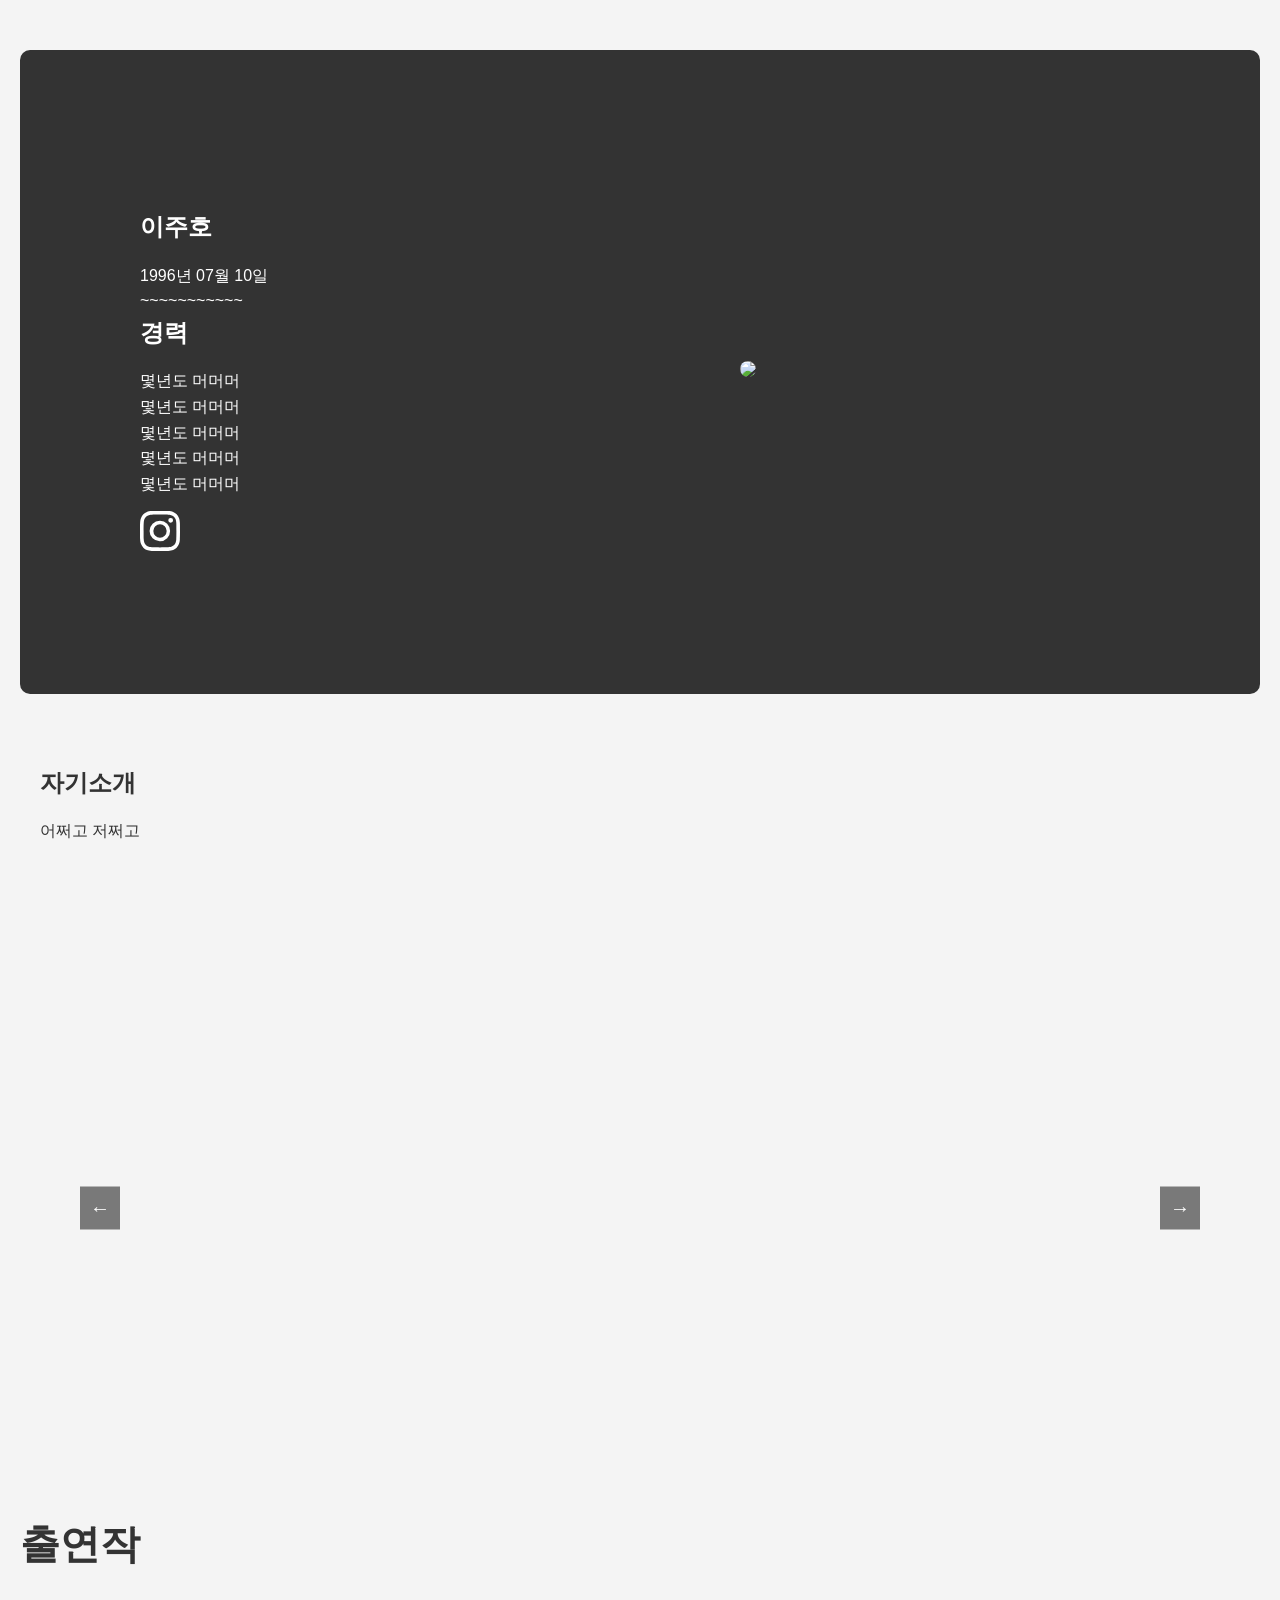
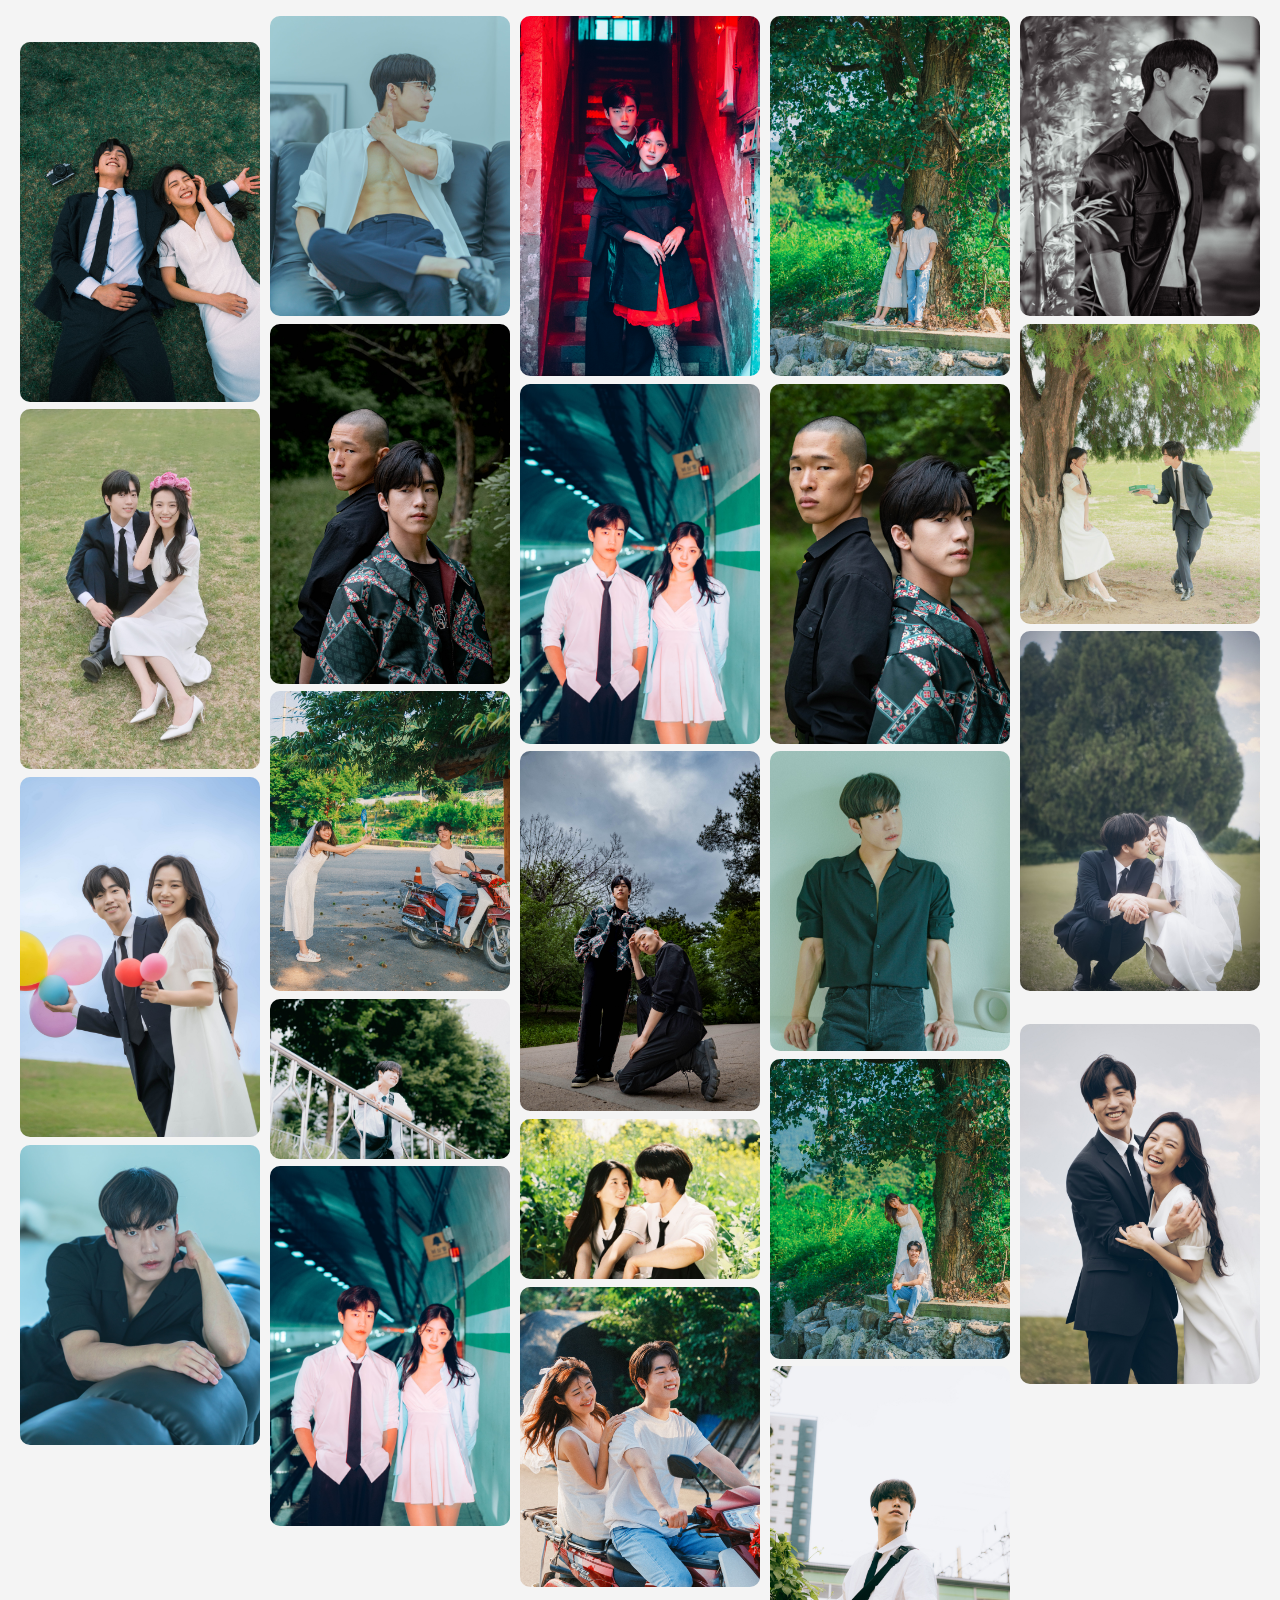
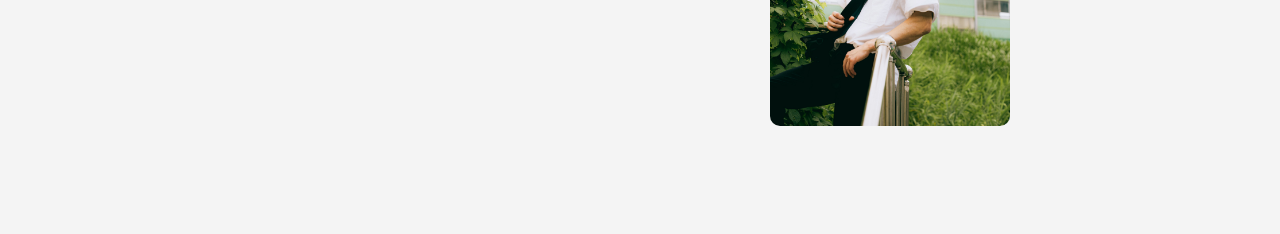
==== index.html @ 5e9c7882 "first commit" ====
<!DOCTYPE HTML>

<html>
	<head>
		<title>배우 이주호</title>
		<meta charset="utf-8" />
		<meta name="viewport" content="width=device-width, initial-scale=1, user-scalable=no" />
		<link rel="stylesheet" href="assets/css/main.css" />
	</head>
	<body class="is-preload">

		<!-- Page Wrapper -->
			<div id="page-wrapper">
				<!-- Wrapper -->
					<div id="wrapper">
						<!-- Panel (Banner) -->
							<section class="panel banner right">
								<div class="content color0 span-3-75">
									<h1 class="major"><br />
									이주호</h1>
									<p>1996년 07월 10일<br />~~~~~~~~~~~</p>
									<h1>경력</h1>
									<p>몇년도 머머머</p>
									<p>몇년도 머머머</p>
									<p>몇년도 머머머</p>
									<p>몇년도 머머머</p>
									<p>몇년도 머머머</p>
									<svg xmlns="http://www.w3.org/2000/svg" class="instagram-icon" style="width: 40px; height: 70px;" fill="white" viewBox="0 0 16 16">
										<path d="M8 0C5.829 0 5.556.01 4.703.048 3.85.088 3.269.222 2.76.42a3.9 3.9 0 0 0-1.417.923A3.9 3.9 0 0 0 .42 2.76C.222 3.268.087 3.85.048 4.7.01 5.555 0 5.827 0 8.001c0 2.172.01 2.444.048 3.297.04.852.174 1.433.372 1.942.205.526.478.972.923 1.417.444.445.89.719 1.416.923.51.198 1.09.333 1.942.372C5.555 15.99 5.827 16 8 16s2.444-.01 3.298-.048c.851-.04 1.434-.174 1.943-.372a3.9 3.9 0 0 0 1.416-.923c.445-.445.718-.891.923-1.417.197-.509.332-1.09.372-1.942C15.99 10.445 16 10.173 16 8s-.01-2.445-.048-3.299c-.04-.851-.175-1.433-.372-1.941a3.9 3.9 0 0 0-.923-1.417A3.9 3.9 0 0 0 13.24.42c-.51-.198-1.092-.333-1.943-.372C10.443.01 10.172 0 7.998 0zm-.717 1.442h.718c2.136 0 2.389.007 3.232.046.78.035 1.204.166 1.486.275.373.145.64.319.92.599s.453.546.598.92c.11.281.24.705.275 1.485.039.843.047 1.096.047 3.231s-.008 2.389-.047 3.232c-.035.78-.166 1.203-.275 1.485a2.5 2.5 0 0 1-.599.919c-.28.28-.546.453-.92.598-.28.11-.704.24-1.485.276-.843.038-1.096.047-3.232.047s-2.39-.009-3.233-.047c-.78-.036-1.203-.166-1.485-.276a2.5 2.5 0 0 1-.92-.598 2.5 2.5 0 0 1-.6-.92c-.109-.281-.24-.705-.275-1.485-.038-.843-.046-1.096-.046-3.233s.008-2.388.046-3.231c.036-.78.166-1.204.276-1.486.145-.373.319-.64.599-.92s.546-.453.92-.598c.282-.11.705-.24 1.485-.276.738-.034 1.024-.044 2.515-.045zm4.988 1.328a.96.96 0 1 0 0 1.92.96.96 0 0 0 0-1.92m-4.27 1.122a4.109 4.109 0 1 0 0 8.217 4.109 4.109 0 0 0 0-8.217m0 1.441a2.667 2.667 0 1 1 0 5.334 2.667 2.667 0 0 1 0-5.334"/>
									</svg>
								</div>
								<div class="image filtered span-1-75">
									<img src="images/pic01.jpg" />
								</div>
							</section>
						<!-- Panel (Spot) -->
							<section class="panel spot large left">
								<div class="content span-5">
									<h2 class="major">자기소개</h2>
									<p>어쩌고 저쩌고</p>
								</div>
								<div class="image filtered tinted" data-position="top right">
									<img src="images/pic02.jpg" alt="" />
								</div>
								<div class="image filtered tinted" data-position="top right">
									<img src="images/pic04.jpg" alt="" />
								</div>
								<div class="image filtered tinted" data-position="top right">
									<img src="images/pic03.jpg" alt="" />
								</div>
								<div class="image filtered tinted" data-position="top right">
									<img src="images/pic05.jpg" alt="" />
								</div>
							</section>

						<!-- Panel (Spotlight) -->
						<section class="panel spotlight medium right" id="video-slider">
							<div class="video-slider">
								<!-- 비디오 슬라이드 -->
								<div class="video-slide active">
									<video src="videos/pic01.mp4" autoplay muted loop></video>
								</div>
								<div class="video-slide">
									<video src="videos/pic02.mp4" autoplay muted loop></video>
								</div>
								<div class="video-slide">
									<video src="videos/pic03.mp4" autoplay muted loop></video>
								</div>
							
								<!-- 좌측 버튼 -->
								<button class="prev slide-button">←</button>
								<!-- 우측 버튼 -->
								<button class="next slide-button">→</button>
							</div>
						</section>

						<!-- Panel -->
						<section class="panel">
							<div class="intro color2">
								<h2 class="major">출연작</h2>
							</div>
							<div class="gallery">
								<!-- 첫 번째 줄 -->
								<div class="group row-1">
									<div class="image-container">
										<a href="images/gallery/01.jpg" class="image filtered span-1" data-position="center">
											<img src="images/gallery/01.jpg" alt="" />
										</a>
										<a href="images/gallery/02.jpg" class="image filtered span-1" data-position="center">
											<img src="images/gallery/02.jpg" alt="" />
										</a>
										<a href="images/gallery/03.jpg" class="image filtered span-1" data-position="center">
											<img src="images/gallery/03.jpg" alt="" />
										</a>
										<a href="images/gallery/04.jpg" class="image filtered span-1" data-position="center">
											<img src="images/gallery/04.jpg" alt="" />
										</a>
										<a href="images/gallery/05.jpg" class="image filtered span-1" data-position="center">
											<img src="images/gallery/05.jpg" alt="" />
										</a>
									</div>
								</div>
							  
								<!-- 두 번째 줄 -->
								<div class="group row-2">
									<div class="image-container">
										<a href="images/gallery/06.jpg" class="image filtered span-1" data-position="center">
											<img src="images/gallery/06.jpg" alt="" />
										</a>
										<a href="images/gallery/07.jpg" class="image filtered span-1" data-position="center">
											<img src="images/gallery/07.jpg" alt="" />
										</a>
										<a href="images/gallery/08.jpg" class="image filtered span-1" data-position="center">
											<img src="images/gallery/08.jpg" alt="" />
										</a>
										<a href="images/gallery/09.jpg" class="image filtered span-1" data-position="center">
											<img src="images/gallery/09.jpg" alt="" />
										</a>
										<a href="images/gallery/10.jpg" class="image filtered span-1" data-position="center">
											<img src="images/gallery/10.jpg" alt="" />
										</a>
									</div>
								</div>
								
								<!-- 세 번째 줄 -->
								<div class="group row-3">
									<div class="image-container">
										<a href="images/gallery/11.jpg" class="image filtered span-1" data-position="center">
											<img src="images/gallery/11.jpg" alt="" />
										</a>
										<a href="images/gallery/12.jpg" class="image filtered span-1" data-position="center">
											<img src="images/gallery/12.jpg" alt="" />
										</a>
										<a href="images/gallery/13.jpg" class="image filtered span-1" data-position="center">
											<img src="images/gallery/13.jpg" alt="" />
										</a>
										<a href="images/gallery/14.jpg" class="image filtered span-1" data-position="center">
											<img src="images/gallery/14.jpg" alt="" />
										</a>
										<a href="images/gallery/15.jpg" class="image filtered span-1" data-position="center">
											<img src="images/gallery/15.jpg" alt="" />
										</a>
									</div>
								</div>

								<!-- 네 번째 줄 -->
								<div class="group row-4">
									<div class="image-container">
										<a href="images/gallery/16.jpg" class="image filtered span-1" data-position="center">
											<img src="images/gallery/16.jpg" alt="" />
										</a>
										<a href="images/gallery/17.jpg" class="image filtered span-1" data-position="center">
											<img src="images/gallery/17.jpg" alt="" />
										</a>
										<a href="images/gallery/18.jpg" class="image filtered span-1" data-position="center">
											<img src="images/gallery/18.jpg" alt="" />
										</a>
										<a href="images/gallery/19.jpg" class="image filtered span-1" data-position="center">
											<img src="images/gallery/19.jpg" alt="" />
										</a>
										<a href="images/gallery/20.jpg" class="image filtered span-1" data-position="center">
											<img src="images/gallery/20.jpg" alt="" />
										</a>
									</div>
								</div>
								
								<!-- 다섯 번째 줄 -->
								<div class="group row-5">
									<div class="image-container">
										<a href="images/gallery/21.jpg" class="image filtered span-1" data-position="center">
											<img src="images/gallery/21.jpg" alt="" />
										</a>
										<a href="images/gallery/22.jpg" class="image filtered span-1" data-position="center">
											<img src="images/gallery/22.jpg" alt="" />
										</a>
										<a href="images/gallery/23.jpg" class="image filtered span-1" data-position="center">
											<img src="images/gallery/23.jpg" alt="" />
										</a>
										<a href="images/gallery/24.jpg" class="image filtered span-1" data-position="center">
											<img src="images/gallery/24.jpg" alt="" />
										</a>
										<a href="images/gallery/25.jpg" class="image filtered span-1" data-position="center">
											<img src="images/gallery/25.jpg" alt="" />
										</a>
									</div>
								</div>
							</div>
						
						<!-- 모달 -->
						<div id="image-modal" class="modal">
							<span class="close-btn">&times;</span>
							<img class="modal-content" id="modal-img" src="" alt="">
						</div>
				</div>
			</div>

		<!-- Scripts -->
		<script src="assets/script/script.js"></script>
	</body>
</html>
---- assets/css/main.css ----
/* 기본 설정 */
* {
    margin: 0;
    padding: 0;
    box-sizing: border-box;
}

body {
    font-family: Arial, sans-serif;
    background-color: #f4f4f4;
    color: #333;
    line-height: 1.6;
}

h1, h2, h3, h4 {
    margin-bottom: 1rem;
}

/* 페이지 래퍼 */
#page-wrapper {
    width: 100%;
    margin: 0 auto;
    padding: 50px 20px;
}

/* 섹션 기본 스타일 */
section {
    margin-bottom: 50px;
}

/* 배너 스타일 */
.panel.banner {
    display: flex;
    justify-content: space-between;
    align-items: center;
    background-color: #333;
    color: #fff;
    padding: 120px;
    border-radius: 10px;
}

.panel.banner .content {
    flex: 1;
}

.panel.banner .image {
    flex: 1;
    max-width: 40%;
}

.panel.banner img {
    width: 100%;
    height: auto;
    max-width: 100%;
    border-radius: 10px;
    object-fit: cover; /* 이미지 비율을 유지하며 잘리게 합니다 */
}

/* 기본적인 스타일 */
.panel.spotlight {
    display: grid;
}
.panel.spot {
    display: grid;
    grid-template-columns: repeat(auto-fill, minmax(300px, 1fr)); /* 최소 300px 크기로 그리드 생성 */
    gap: 15px;
    padding: 20px;
}

/* 각 비디오를 감싸는 이미지 스타일 */
.panel.spotlight .image.filtered.tinted {
    display: flex;
    justify-content: center;
    align-items: center;
    border-radius: 10px; /* 둥근 모서리 */
    overflow: hidden; /* 이미지가 컨테이너 밖으로 나오지 않게 */
}

/* 비디오 스타일 */
.panel.spotlight video {
    width: 100%; /* 비디오 가로 크기 100% */
    height: auto; /* 비율에 맞춰 높이 자동 설정 */
    border-radius: 10px; /* 비디오 둥글게 처리 */
}


/* 비디오 슬라이더 컨테이너 */
.video-slider {
    position: relative;
    width: 100%; /* 100%로 전체 화면 너비를 차지하도록 설정 */
    max-width: 1000px; /* 최대 너비를 1200px로 설정 (필요에 따라 조정 가능) */
    margin: 0 auto; /* 화면 중앙에 배치 */
    height: auto; /* 비디오 슬라이더 높이 설정, 필요에 따라 높이를 조정 */
}

/* 각 비디오 슬라이드 */
.video-slide {
    display: none; /* 기본적으로 슬라이드를 숨김 */
    width: 100%; /* 슬라이드가 가로 100% 차지 */
    height: 100%; /* 슬라이드가 세로 100% 차지 */
}

/* 활성화된 슬라이드만 보이게 */
.video-slide.active {
    display: block; /* 활성화된 슬라이드만 보이게 */
}

/* 비디오 스타일 */
.video-slider video {
    width: 100%; /* 비디오 크기를 슬라이더 크기에 맞게 100%로 설정 */
    height: 100%; /* 비디오 높이 100%로 설정 */
    object-fit: cover; /* 비디오가 슬라이더의 크기에 맞게 잘리도록 설정 */
    border-radius: 10px; /* 비디오 모서리 둥글게 처리 */
}

/* 좌측 버튼 */
button.prev {
    position: absolute;
    top: 50%;
    left: -60px; /* 버튼을 비디오의 왼쪽 바깥으로 배치 */
    transform: translateY(-50%);
    background-color: rgba(0, 0, 0, 0.5);
    color: white;
    border: none;
    padding: 10px;
    font-size: 20px;
    cursor: pointer;
    z-index: 10; /* 버튼이 비디오 위에 오도록 설정 */
}

/* 우측 버튼 */
button.next {
    position: absolute;
    top: 50%;
    right: -60px; /* 버튼을 비디오의 오른쪽 바깥으로 배치 */
    transform: translateY(-50%);
    background-color: rgba(0, 0, 0, 0.5);
    color: white;
    border: none;
    padding: 10px;
    font-size: 20px;
    cursor: pointer;
    z-index: 10; /* 버튼이 비디오 위에 오도록 설정 */
}

/* 버튼 hover 효과 */
button:hover {
    background-color: rgba(0, 0, 0, 0.8);
}

/* 갤러리 섹션 */
.gallery {
    display: grid;
    grid-template-columns: repeat(3, 1fr);
    gap: 10px;
}

.gallery .image {
    width: 100%;
    height: auto;
    border-radius: 10px;
    transition: transform 0.3s ease;
}

.gallery .image:hover {
    transform: scale(1.05);
}

/* 연락처 섹션 */
.contact-icons {
    display: flex;
    gap: 20px;
    list-style: none;
}

.contact-icons .icon {
    font-size: 2rem;
}

.contact-icons a {
    color: #333;
    text-decoration: none;
    transition: color 0.3s ease;
}

.contact-icons a:hover {
    color: #007BFF;
}

/* 텍스트 스타일 */
.intro {
    margin-bottom: 40px;
}

.intro h2 {
    font-size: 2.5rem;
    margin-bottom: 1rem;
}

.intro p {
    font-size: 1.2rem;
    line-height: 1.8;
}

/* 버튼 스타일 */
.button {
    padding: 10px 20px;
    border: none;
    background-color: #007BFF;
    color: #fff;
    border-radius: 5px;
    font-size: 1rem;
    cursor: pointer;
    transition: background-color 0.3s ease;
}

.button:hover {
    background-color: #0056b3;
}

.button.disabled {
    background-color: #ccc;
    cursor: not-allowed;
}

/* 갤러리 스타일 */
.gallery {
    display: grid;
    gap: 10px; /* 이미지들 간의 간격을 조금 넉넉히 설정 */
    grid-template-columns: repeat(5, 1fr); /* 3개의 열로 설정 */
}

/* 각 이미지 컨테이너 스타일 */
.gallery .image-container {
    display: block;
}

/* 이미지 크기 조정 */
.gallery .image {
    width: 100%; /* 이미지를 가로로 꽉 채우도록 설정 */
    height: auto; /* 비율에 맞게 높이 자동 설정 */
    border-radius: 10px; /* 둥글게 처리 */
    transition: transform 0.3s ease; /* 마우스 오버 시 확대 효과 */
}

.gallery .image:hover {
    transform: scale(1.05); /* 마우스 오버 시 이미지 확대 */
}

/* 각 이미지가 특정 줄에 배치될 때의 스타일 */
.group.row-1 .image,
.group.row-2 .image,
.group.row-3 .image,
.group.row-4 .image,
.group.row-5 .image {
    grid-column: span 1; /* 기본적으로 각 이미지는 한 열 차지 */
}

/* 큰 이미지를 클릭했을 때 모달로 열리는 효과 */
.image.filtered img {
    width: 100%;
    height: auto;
    border-radius: 10px;
    object-fit: cover; /* 이미지 비율 유지하면서 컨테이너에 맞게 크기 조정 */
}

/* 모달 스타일 */
.modal {
    display: none; /* 기본적으로 숨김 */
    position: fixed;
    z-index: 1; /* 화면 상에서 가장 위에 표시 */
    left: 0;
    top: 0;
    width: 100%;
    height: 100%;
    background-color: rgba(0, 0, 0, 0.7); /* 배경색 반투명 */
    overflow: auto; /* 화면을 벗어나지 않게 */
    justify-content: center;
    align-items: center;
}

/* 모달 이미지 */
.modal-content {
    max-width: 90%; /* 화면 크기에 맞게 이미지 크기 조절 */
    max-height: 80%; /* 이미지 크기 제한 */
    margin: auto;
    display: block;
}

/* 닫기 버튼 */
.close-btn {
    position: absolute;
    top: 15px;
    right: 35px;
    color: white;
    font-size: 40px;
    font-weight: bold;
    cursor: pointer;
    transition: color 0.3s ease;
}

.close-btn:hover,
.close-btn:focus {
    color: #f44336;
}

/* 갤러리 이미지 스타일 */
.gallery .image {
    display: block;
    width: 100%;
    height: auto;
    border-radius: 10px;
    transition: transform 0.3s ease;
}

.gallery .image:hover {
    transform: scale(1.05);
}

.instagram-icon {
    transition: transform 0.3s ease, fill 0.3s ease;
    cursor: pointer; /* 마우스를 올렸을 때 손가락 모양으로 변경 */
  }
  
  .instagram-icon:hover {
    transform: scale(1.1); /* 아이콘 크기 확대 */
    fill: #E1306C; /* 호버 시 색상 변경 */
  }

/* 모바일 화면에서의 반응형 디자인 */
@media (max-width: 768px) {
    .gallery {
        grid-template-columns: repeat(auto-fill, minmax(150px, 1fr)); /* 모바일에서 작은 크기의 이미지들 */
    }

    .group .image {
        grid-column: span 1; /* 모바일 화면에서 모든 이미지 1열로 표시 */
    }
}

@media screen and (max-width: 768px) {
    .panel.banner, .panel.spotlight {
        flex-direction: column;
        align-items: center;
    }

    .panel.banner .content, .panel.spotlight .content {
        text-align: center;
        margin-bottom: 20px;
    }

    .panel.banner .image, .panel.spotlight .image {
        max-width: 80%;
    }

    .gallery {
        grid-template-columns: repeat(2, 1fr);
    }

    .contact-icons {
        flex-direction: column;
        align-items: center;
    }

    .panel.video, .panel.color1, .panel.color2 {
        text-align: center;
    }

    .intro h2 {
        font-size: 2rem;
    }

    .intro p {
        font-size: 1rem;
    }
}
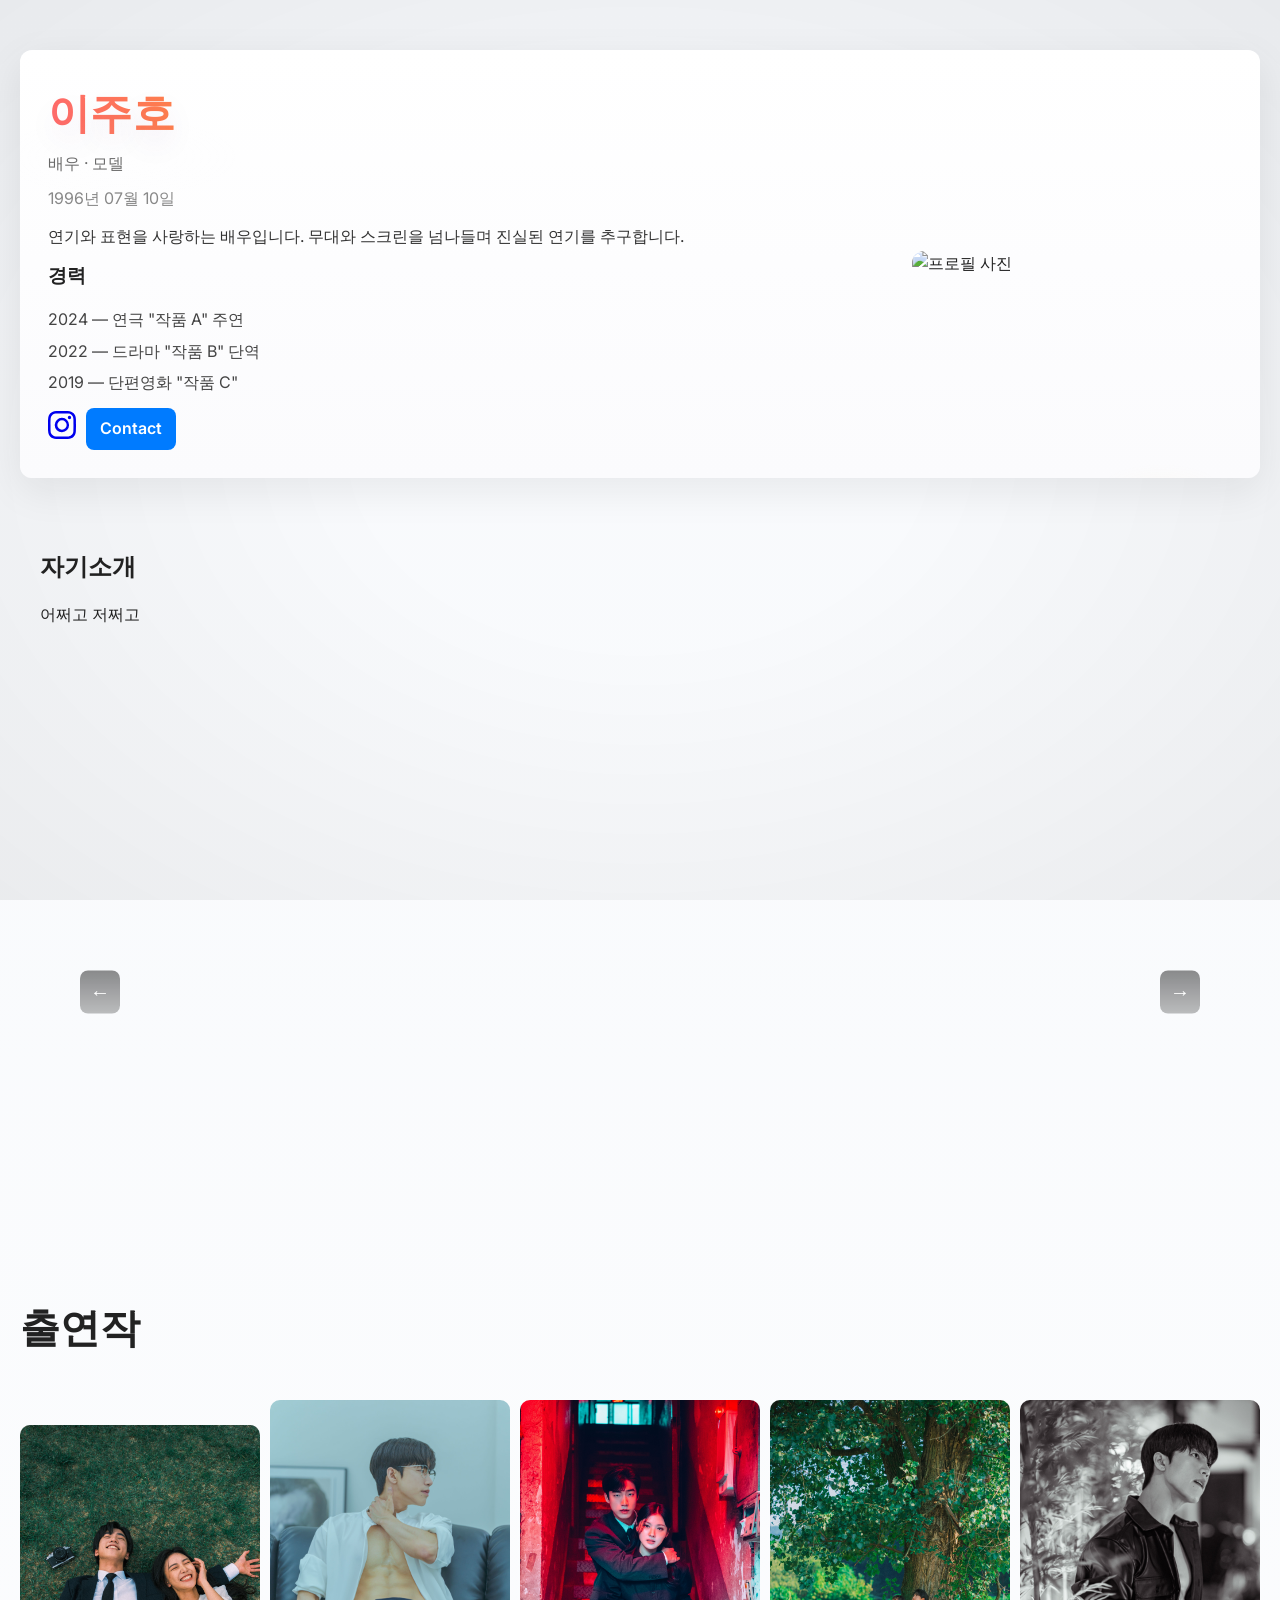
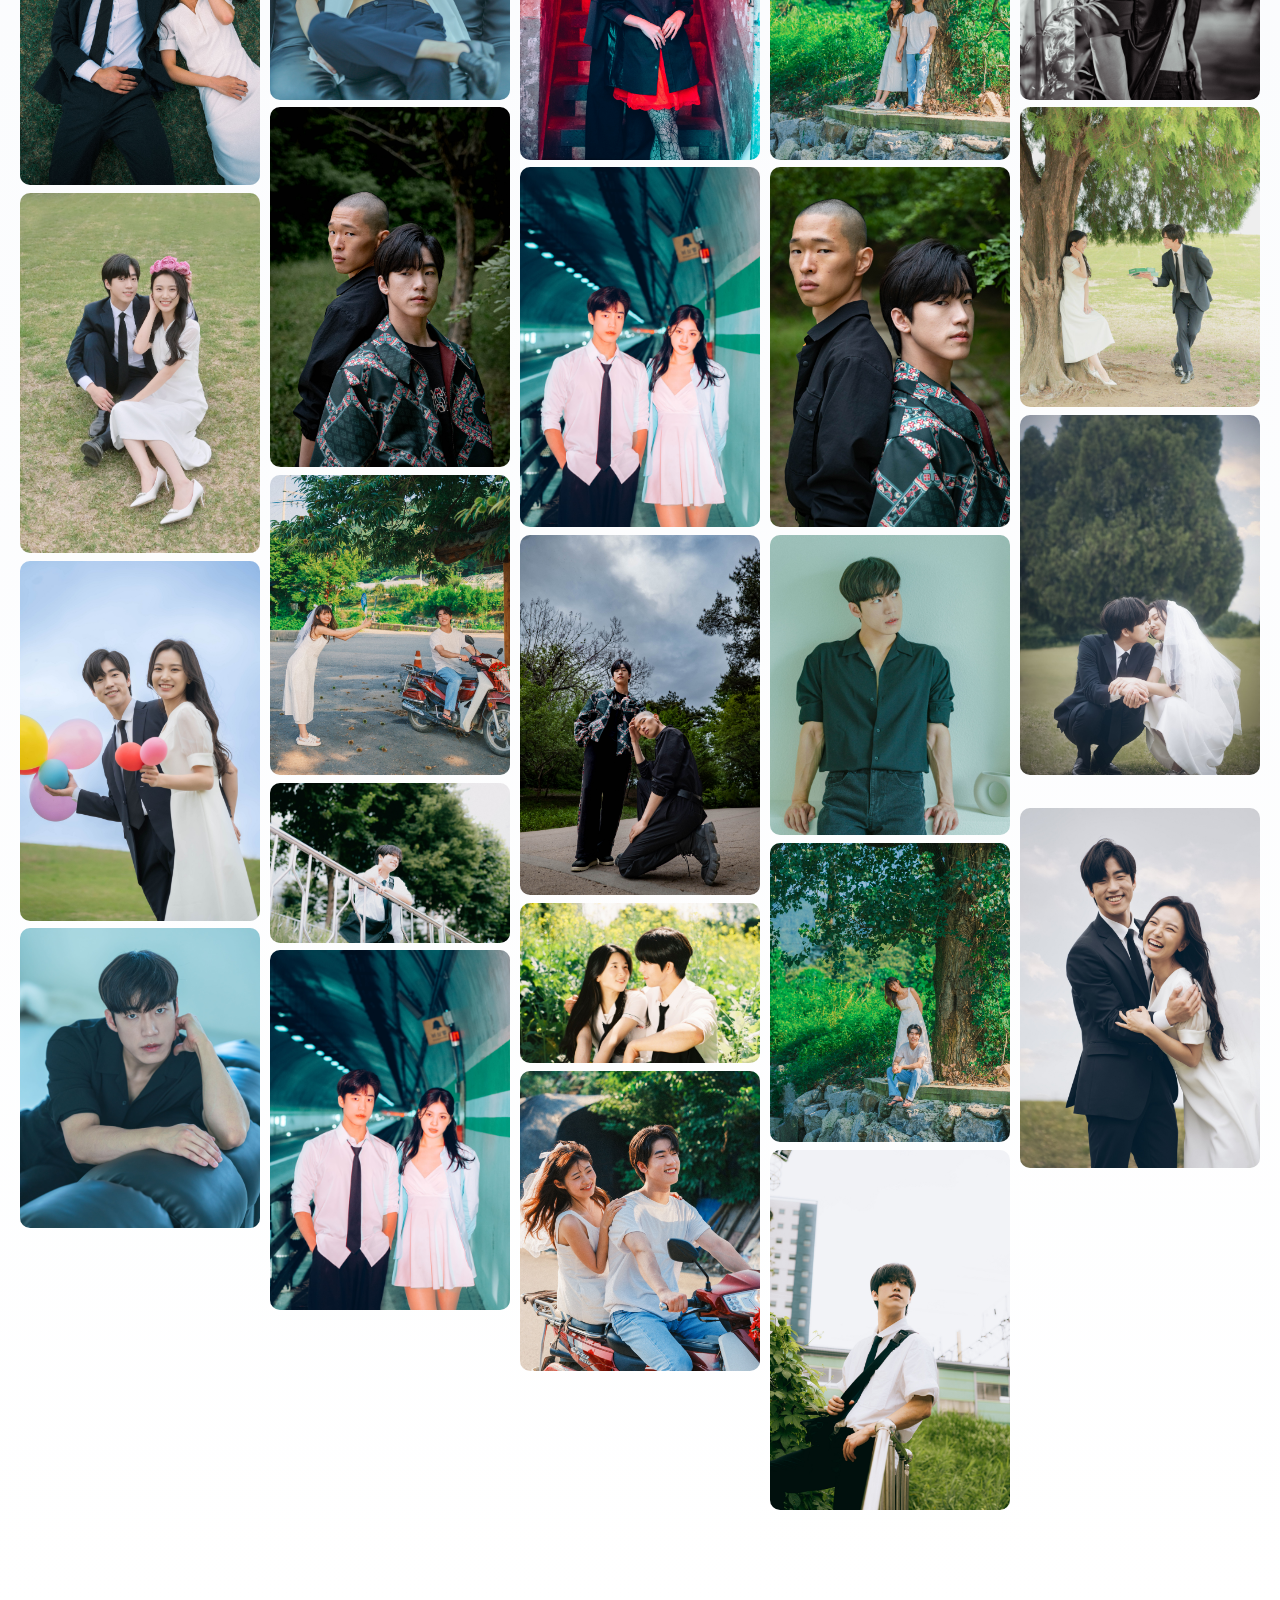
==== commit cf72efa3: "-" ====
--- a/index.html
+++ b/index.html
@@ -14,23 +14,34 @@
 				<!-- Wrapper -->
 					<div id="wrapper">
 						<!-- Panel (Banner) -->
-							<section class="panel banner right">
-								<div class="content color0 span-3-75">
-									<h1 class="major"><br />
-									이주호</h1>
-									<p>1996년 07월 10일<br />~~~~~~~~~~~</p>
-									<h1>경력</h1>
-									<p>몇년도 머머머</p>
-									<p>몇년도 머머머</p>
-									<p>몇년도 머머머</p>
-									<p>몇년도 머머머</p>
-									<p>몇년도 머머머</p>
-									<svg xmlns="http://www.w3.org/2000/svg" class="instagram-icon" style="width: 40px; height: 70px;" fill="white" viewBox="0 0 16 16">
-										<path d="M8 0C5.829 0 5.556.01 4.703.048 3.85.088 3.269.222 2.76.42a3.9 3.9 0 0 0-1.417.923A3.9 3.9 0 0 0 .42 2.76C.222 3.268.087 3.85.048 4.7.01 5.555 0 5.827 0 8.001c0 2.172.01 2.444.048 3.297.04.852.174 1.433.372 1.942.205.526.478.972.923 1.417.444.445.89.719 1.416.923.51.198 1.09.333 1.942.372C5.555 15.99 5.827 16 8 16s2.444-.01 3.298-.048c.851-.04 1.434-.174 1.943-.372a3.9 3.9 0 0 0 1.416-.923c.445-.445.718-.891.923-1.417.197-.509.332-1.09.372-1.942C15.99 10.445 16 10.173 16 8s-.01-2.445-.048-3.299c-.04-.851-.175-1.433-.372-1.941a3.9 3.9 0 0 0-.923-1.417A3.9 3.9 0 0 0 13.24.42c-.51-.198-1.092-.333-1.943-.372C10.443.01 10.172 0 7.998 0zm-.717 1.442h.718c2.136 0 2.389.007 3.232.046.78.035 1.204.166 1.486.275.373.145.64.319.92.599s.453.546.598.92c.11.281.24.705.275 1.485.039.843.047 1.096.047 3.231s-.008 2.389-.047 3.232c-.035.78-.166 1.203-.275 1.485a2.5 2.5 0 0 1-.599.919c-.28.28-.546.453-.92.598-.28.11-.704.24-1.485.276-.843.038-1.096.047-3.232.047s-2.39-.009-3.233-.047c-.78-.036-1.203-.166-1.485-.276a2.5 2.5 0 0 1-.92-.598 2.5 2.5 0 0 1-.6-.92c-.109-.281-.24-.705-.275-1.485-.038-.843-.046-1.096-.046-3.233s.008-2.388.046-3.231c.036-.78.166-1.204.276-1.486.145-.373.319-.64.599-.92s.546-.453.92-.598c.282-.11.705-.24 1.485-.276.738-.034 1.024-.044 2.515-.045zm4.988 1.328a.96.96 0 1 0 0 1.92.96.96 0 0 0 0-1.92m-4.27 1.122a4.109 4.109 0 1 0 0 8.217 4.109 4.109 0 0 0 0-8.217m0 1.441a2.667 2.667 0 1 1 0 5.334 2.667 2.667 0 0 1 0-5.334"/>
-									</svg>
-								</div>
-								<div class="image filtered span-1-75">
-									<img src="images/pic01.jpg" />
+							<section class="panel banner">
+								<div class="profile-card">
+									<div class="sparkles" aria-hidden="true">
+										<span></span><span></span><span></span><span></span><span></span><span></span>
+									</div>
+									<div class="info">
+										<h1 class="name">이주호</h1>
+										<p class="role">배우 · 모델</p>
+										<p class="meta">1996년 07월 10일</p>
+										<p class="bio">연기와 표현을 사랑하는 배우입니다. 무대와 스크린을 넘나들며 진실된 연기를 추구합니다.</p>
+										<h3>경력</h3>
+										<ul class="experience">
+											<li>2024 — 연극 "작품 A" 주연</li>
+											<li>2022 — 드라마 "작품 B" 단역</li>
+											<li>2019 — 단편영화 "작품 C"</li>
+										</ul>
+										<div class="socials">
+											<a href="#" class="instagram" aria-label="instagram">
+												<svg xmlns="http://www.w3.org/2000/svg" class="instagram-icon" viewBox="0 0 16 16" width="28" height="28" fill="currentColor">
+													<path d="M8 0C5.829 0 5.556.01 4.703.048 3.85.088 3.269.222 2.76.42a3.9 3.9 0 0 0-1.417.923A3.9 3.9 0 0 0 .42 2.76C.222 3.268.087 3.85.048 4.7.01 5.555 0 5.827 0 8.001c0 2.172.01 2.444.048 3.297.04.852.174 1.433.372 1.942.205.526.478.972.923 1.417.444.445.89.719 1.416.923.51.198 1.09.333 1.942.372C5.555 15.99 5.827 16 8 16s2.444-.01 3.298-.048c.851-.04 1.434-.174 1.943-.372a3.9 3.9 0 0 0 1.416-.923c.445-.445.718-.891.923-1.417.197-.509.332-1.09.372-1.942C15.99 10.445 16 10.173 16 8s-.01-2.445-.048-3.299c-.04-.851-.175-1.433-.372-1.941a3.9 3.9 0 0 0-.923-1.417A3.9 3.9 0 0 0 13.24.42c-.51-.198-1.092-.333-1.943-.372C10.443.01 10.172 0 7.998 0zm-.717 1.442h.718c2.136 0 2.389.007 3.232.046.78.035 1.204.166 1.486.275.373.145.64.319.92.599s.453.546.598.92c.11.281.24.705.275 1.485.039.843.047 1.096.047 3.231s-.008 2.389-.047 3.232c-.035.78-.166 1.203-.275 1.485a2.5 2.5 0 0 1-.599.919c-.28.28-.546.453-.92.598-.28.11-.704.24-1.485.276-.843.038-1.096.047-3.232.047s-2.39-.009-3.233-.047c-.78-.036-1.203-.166-1.485-.276a2.5 2.5 0 0 1-.92-.598 2.5 2.5 0 0 1-.6-.92c-.109-.281-.24-.705-.275-1.485-.038-.843-.046-1.096-.046-3.233s.008-2.388.046-3.231c.036-.78.166-1.204.276-1.486.145-.373.319-.64.599-.92s.546-.453.92-.598c.282-.11.705-.24 1.485-.276.738-.034 1.024-.044 2.515-.045zm4.988 1.328a.96.96 0 1 0 0 1.92.96.96 0 0 0 0-1.92m-4.27 1.122a4.109 4.109 0 1 0 0 8.217 4.109 4.109 0 0 0 0-8.217m0 1.441a2.667 2.667 0 1 1 0 5.334 2.667 2.667 0 0 1 0-5.334"/>
+												</svg>
+											</a>
+											<a href="#" class="button">Contact</a>
+										</div>
+									</div>
+									<div class="avatar">
+										<img src="images/pic01.jpg" alt="프로필 사진" />
+									</div>
 								</div>
 							</section>
 						<!-- Panel (Spot) -->
--- a/assets/css/main.css
+++ b/assets/css/main.css
@@ -1,4 +1,6 @@
 /* 기본 설정 */
+@import url('https://fonts.googleapis.com/css2?family=Inter:wght@300;400;600;700&family=Playfair+Display:wght@400;600;700&display=swap');
+
 * {
     margin: 0;
     padding: 0;
@@ -6,9 +8,9 @@
 }
 
 body {
-    font-family: Arial, sans-serif;
-    background-color: #f4f4f4;
-    color: #333;
+    font-family: 'Inter', 'Noto Sans KR', system-ui, Arial, sans-serif;
+    background: linear-gradient(180deg, #f7f9fc, #ffffff);
+    color: #222;
     line-height: 1.6;
 }
 
@@ -28,32 +30,111 @@
     margin-bottom: 50px;
 }
 
-/* 배너 스타일 */
+/* 배너 / 프로필 카드 스타일 */
 .panel.banner {
-    display: flex;
-    justify-content: space-between;
+    padding: 0;
+    background: transparent;
+}
+
+.profile-card {
+    position: relative;
+    display: grid;
+    grid-template-columns: 1fr 320px;
+    gap: 28px;
+    background: linear-gradient(180deg, #ffffff, #fbfbfd);
+    padding: 28px;
+    border-radius: 12px;
+    box-shadow: 0 12px 40px rgba(20,20,20,0.08);
     align-items: center;
-    background-color: #333;
-    color: #fff;
-    padding: 120px;
-    border-radius: 10px;
-}
-
-.panel.banner .content {
-    flex: 1;
-}
-
-.panel.banner .image {
-    flex: 1;
-    max-width: 40%;
-}
-
-.panel.banner img {
+    overflow: hidden;
+    transform-style: preserve-3d;
+    z-index: 1;
+}
+
+.profile-card .avatar img {
     width: 100%;
-    height: auto;
-    max-width: 100%;
-    border-radius: 10px;
-    object-fit: cover; /* 이미지 비율을 유지하며 잘리게 합니다 */
+    height: 100%;
+    max-width: 320px;
+    border-radius: 12px;
+    object-fit: cover;
+}
+
+.profile-card .info .name {
+        font-family: 'Playfair Display', serif;
+        font-size: 2.6rem;
+        font-weight: 700;
+        margin-bottom: 6px;
+        background: linear-gradient(90deg, #ff6b6b, #ffad06, #7c3aed);
+        -webkit-background-clip: text;
+        background-clip: text;
+        color: transparent;
+        text-shadow: 0 14px 30px rgba(92, 11, 130, 0.08);
+        letter-spacing: 0.4px;
+        animation: nameLift 4s ease-in-out infinite;
+}
+
+@keyframes nameLift {
+    0% { transform: translateY(0); filter: drop-shadow(0 0 0 rgba(0,0,0,0)); }
+    50% { transform: translateY(-3px); filter: drop-shadow(0 10px 40px rgba(124,58,237,0.08)); }
+    100% { transform: translateY(0); filter: drop-shadow(0 0 0 rgba(0,0,0,0)); }
+}
+
+.profile-card .info .role {
+    font-size: 1rem;
+    color: #666;
+    margin-bottom: 10px;
+}
+
+.profile-card .info .meta {
+    color: #888;
+    margin-bottom: 12px;
+}
+
+.profile-card .info .bio {
+    font-size: 1rem;
+    color: #333;
+    margin-bottom: 12px;
+}
+
+.profile-card .experience {
+    list-style: none;
+    padding-left: 0;
+    margin-bottom: 12px;
+    color: #444;
+}
+
+.profile-card .experience li {
+    margin-bottom: 6px;
+}
+
+.socials {
+    display:flex;
+    gap:10px;
+    align-items:center;
+    margin-top: 12px;
+}
+
+.socials a.button {
+    padding: 8px 14px;
+    border-radius: 8px;
+    background:#007BFF;
+    color:#fff;
+    text-decoration:none;
+    font-weight:600;
+}
+
+@media (max-width: 900px) {
+    .profile-card {
+        grid-template-columns: 1fr;
+        text-align: center;
+    }
+    .profile-card .avatar {
+        order: -1;
+    }
+    .profile-card .avatar img {
+        max-width: 60%;
+        margin: 0 auto 12px;
+    }
 }
 
 /* 기본적인 스타일 */
@@ -373,4 +454,73 @@
     .intro p {
         font-size: 1rem;
     }
-}+}
+
+/* Dramatic overlay, sparkles, modal animations */
+body::after {
+    content: '';
+    position: fixed;
+    inset: 0;
+    pointer-events: none;
+    background: radial-gradient(ellipse at center, rgba(255,255,255,0) 30%, rgba(0,0,0,0.06) 100%);
+    mix-blend-mode: multiply;
+    z-index: 0;
+}
+
+.profile-card::before {
+    content: '';
+    position: absolute;
+    left: -20%;
+    top: -10%;
+    width: 140%;
+    height: 140%;
+    background: radial-gradient(600px 200px at 20% 25%, rgba(255,255,255,0.06), transparent 20%), radial-gradient(400px 150px at 80% 80%, rgba(255,223,130,0.04), transparent 15%);
+    pointer-events: none;
+    animation: spotlightMove 8s infinite linear;
+    z-index: 0;
+}
+
+@keyframes spotlightMove {
+  0% { transform: translateX(-5%) translateY(0) rotate(0deg); }
+  50% { transform: translateX(5%) translateY(-4%) rotate(1deg); }
+  100% { transform: translateX(-5%) translateY(0) rotate(0deg); }
+}
+
+.sparkles { position: absolute; inset: 0; pointer-events: none; z-index: 2; }
+.sparkles span {
+    position: absolute;
+    width: 8px;
+    height: 8px;
+    border-radius: 50%;
+    background: radial-gradient(circle, rgba(255,255,255,1), rgba(255,160,200,0.8));
+    box-shadow: 0 0 16px rgba(255,140,190,0.6);
+    opacity: 0;
+    transform: scale(0.6);
+    animation: spark 3.6s infinite;
+}
+.sparkles span:nth-child(1){ top:12%; left:8%; animation-delay:0s; }
+.sparkles span:nth-child(2){ top:22%; left:72%; animation-delay:0.5s; }
+.sparkles span:nth-child(3){ top:60%; left:46%; animation-delay:1.1s; }
+.sparkles span:nth-child(4){ top:30%; left:36%; animation-delay:1.7s; }
+.sparkles span:nth-child(5){ top:70%; left:78%; animation-delay:2.2s; }
+.sparkles span:nth-child(6){ top:48%; left:14%; animation-delay:2.8s; }
+
+@keyframes spark {
+  0% { opacity: 0; transform: scale(0.6) translateY(0); }
+  30% { opacity: 1; transform: scale(1.05) translateY(-8px); }
+  100% { opacity: 0; transform: scale(0.6) translateY(0); }
+}
+
+/* Modal open animation */
+.modal { align-items: center; justify-content:center; }
+.modal.open { animation: fadeIn 180ms ease-out both; }
+.modal .modal-content { transform: scale(0.98); transition: transform 180ms ease-out, opacity 180ms ease-out; opacity: 0; }
+.modal.open .modal-content { transform: scale(1); opacity: 1; }
+
+@keyframes fadeIn { from { opacity: 0; } to { opacity: 1; } }
+
+/* video slider button emphasis */
+button.prev, button.next { background: linear-gradient(180deg, rgba(0,0,0,0.45), rgba(0,0,0,0.25)); border-radius: 8px; }
+
+/* ensure profile-card above body overlay */
+.profile-card { position: relative; z-index: 3; }
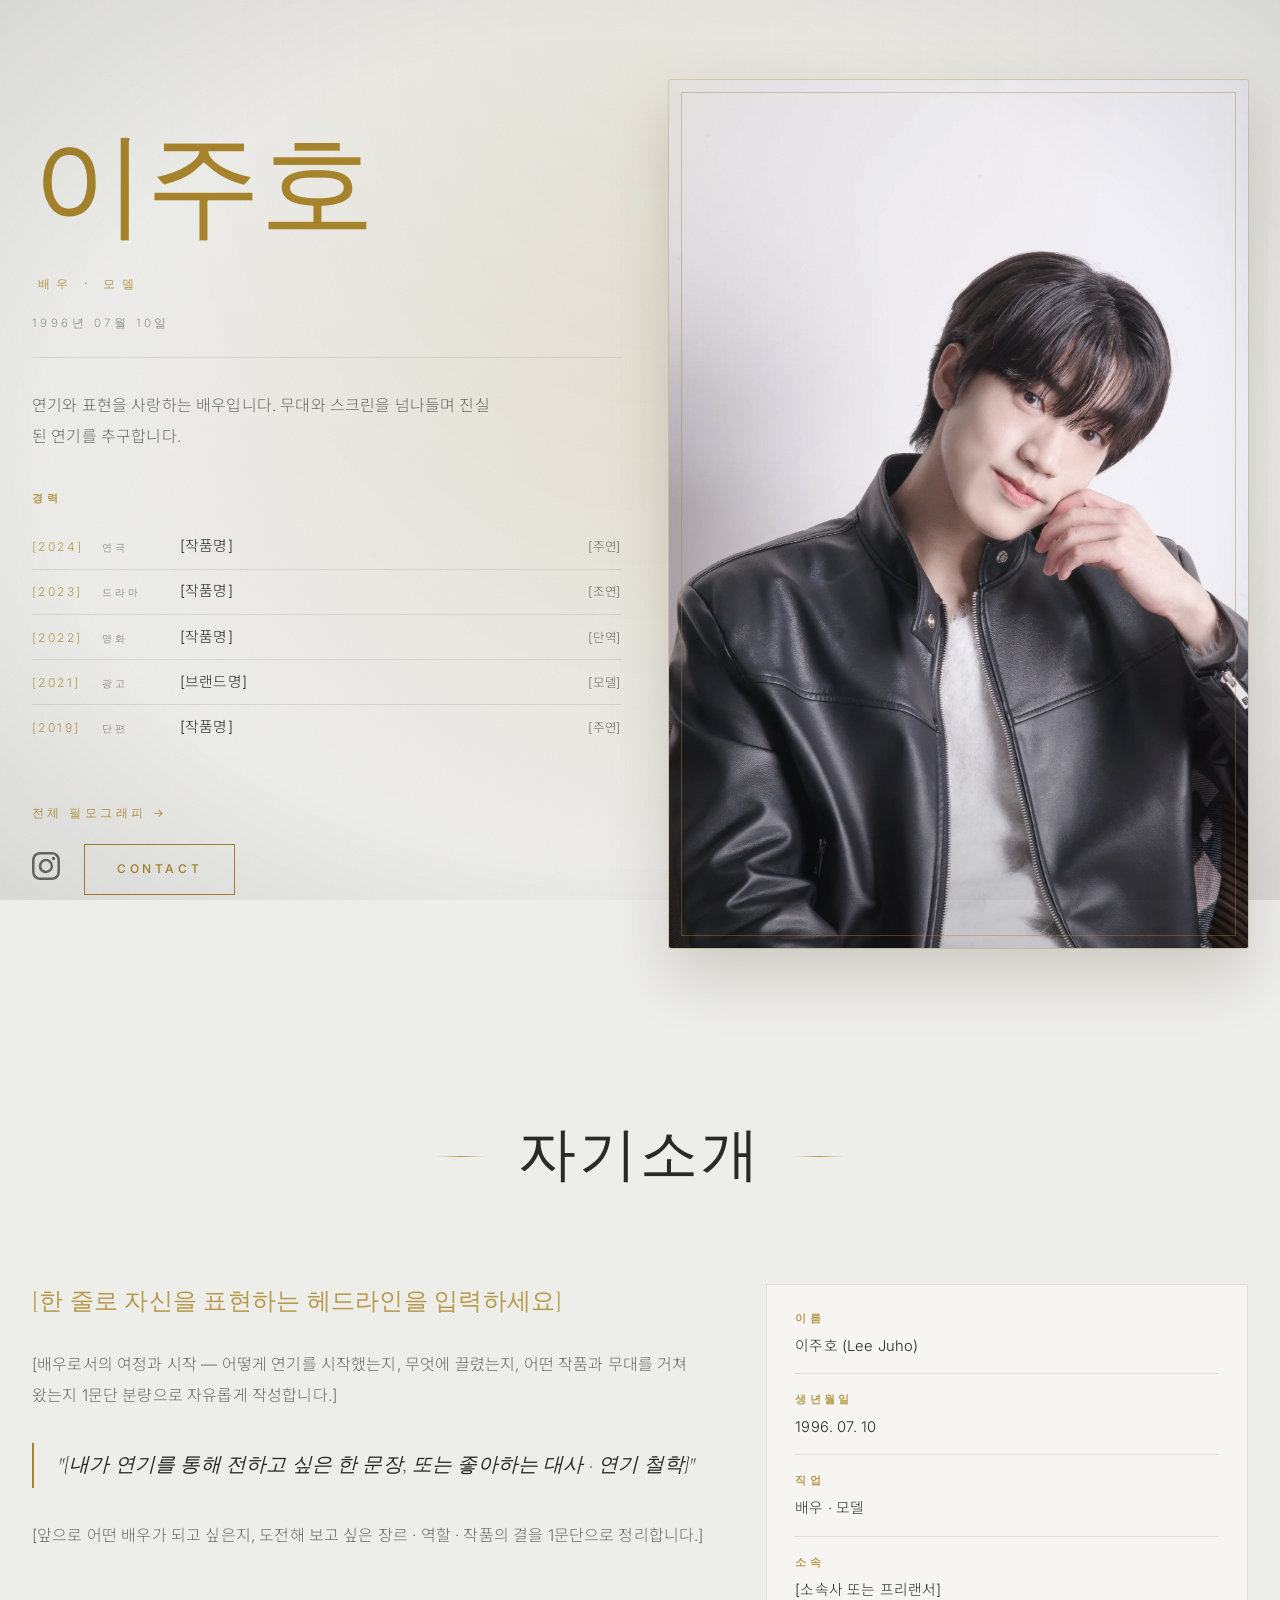
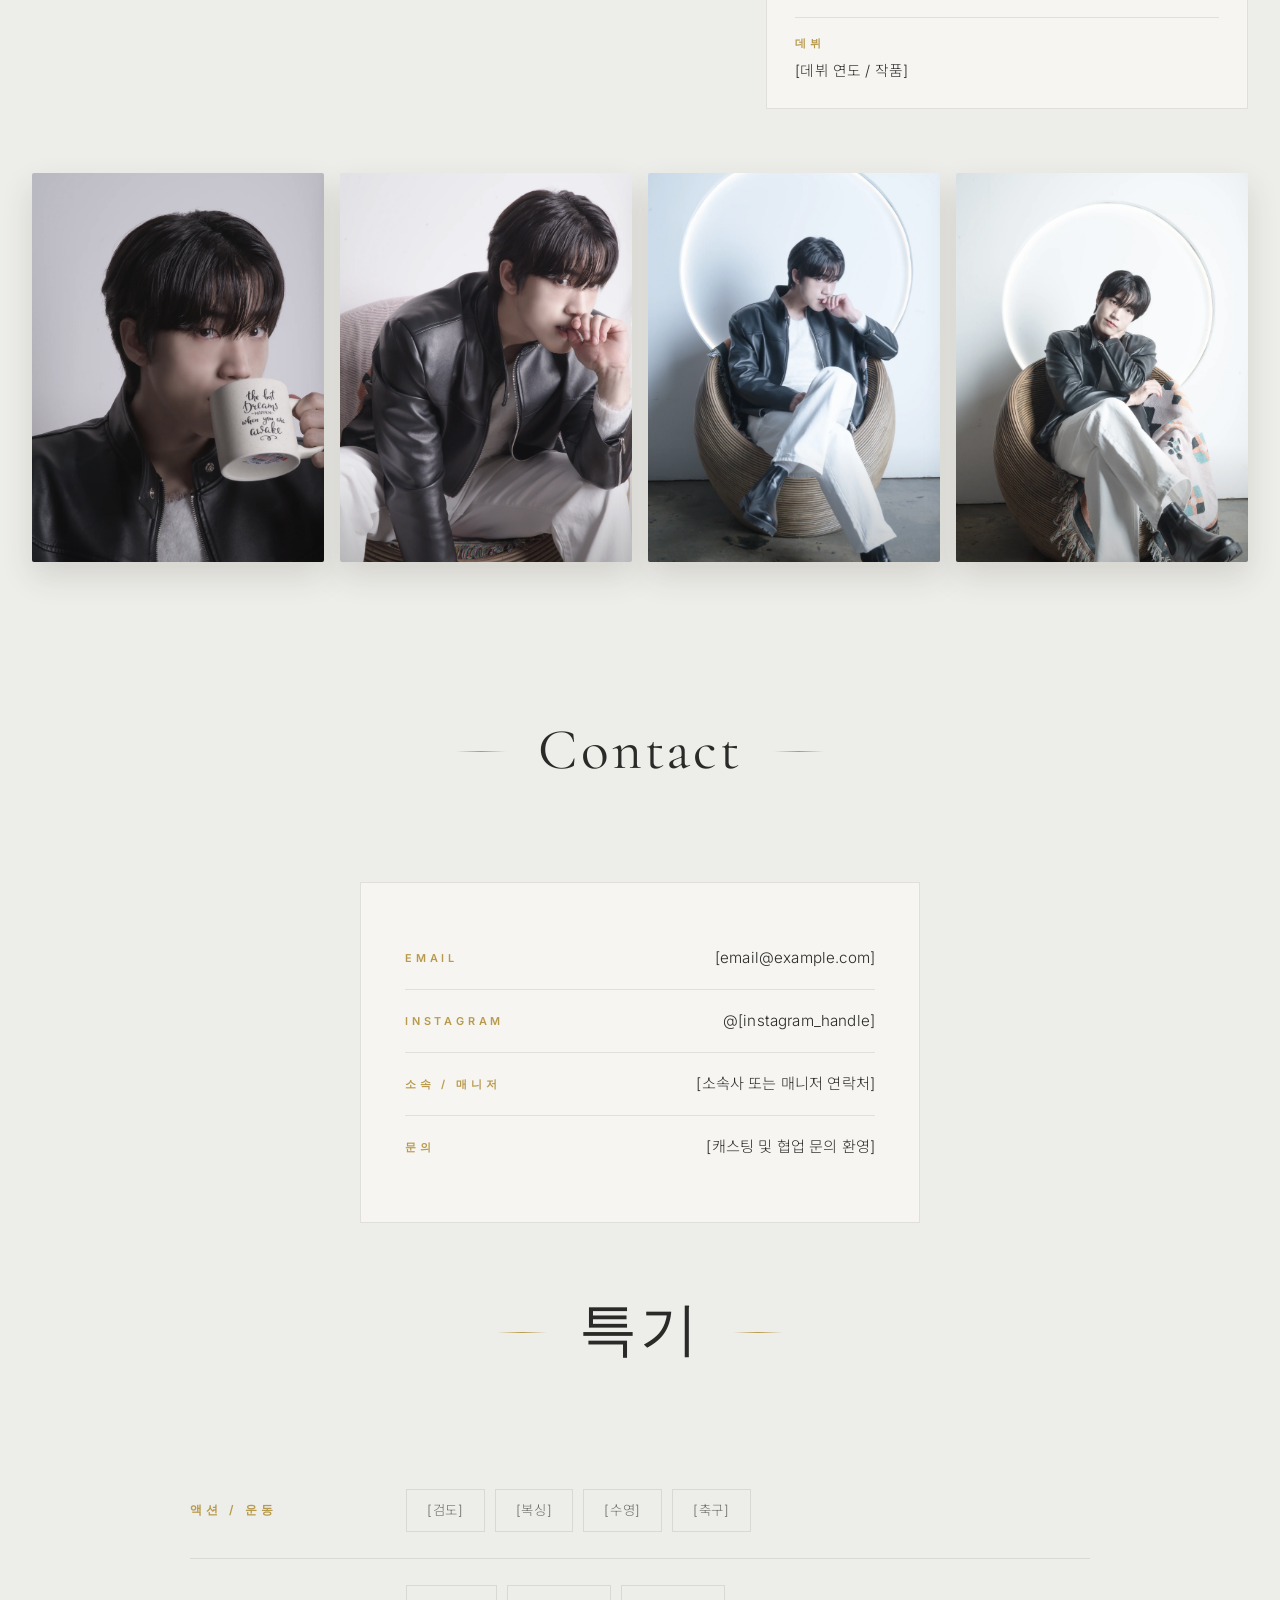
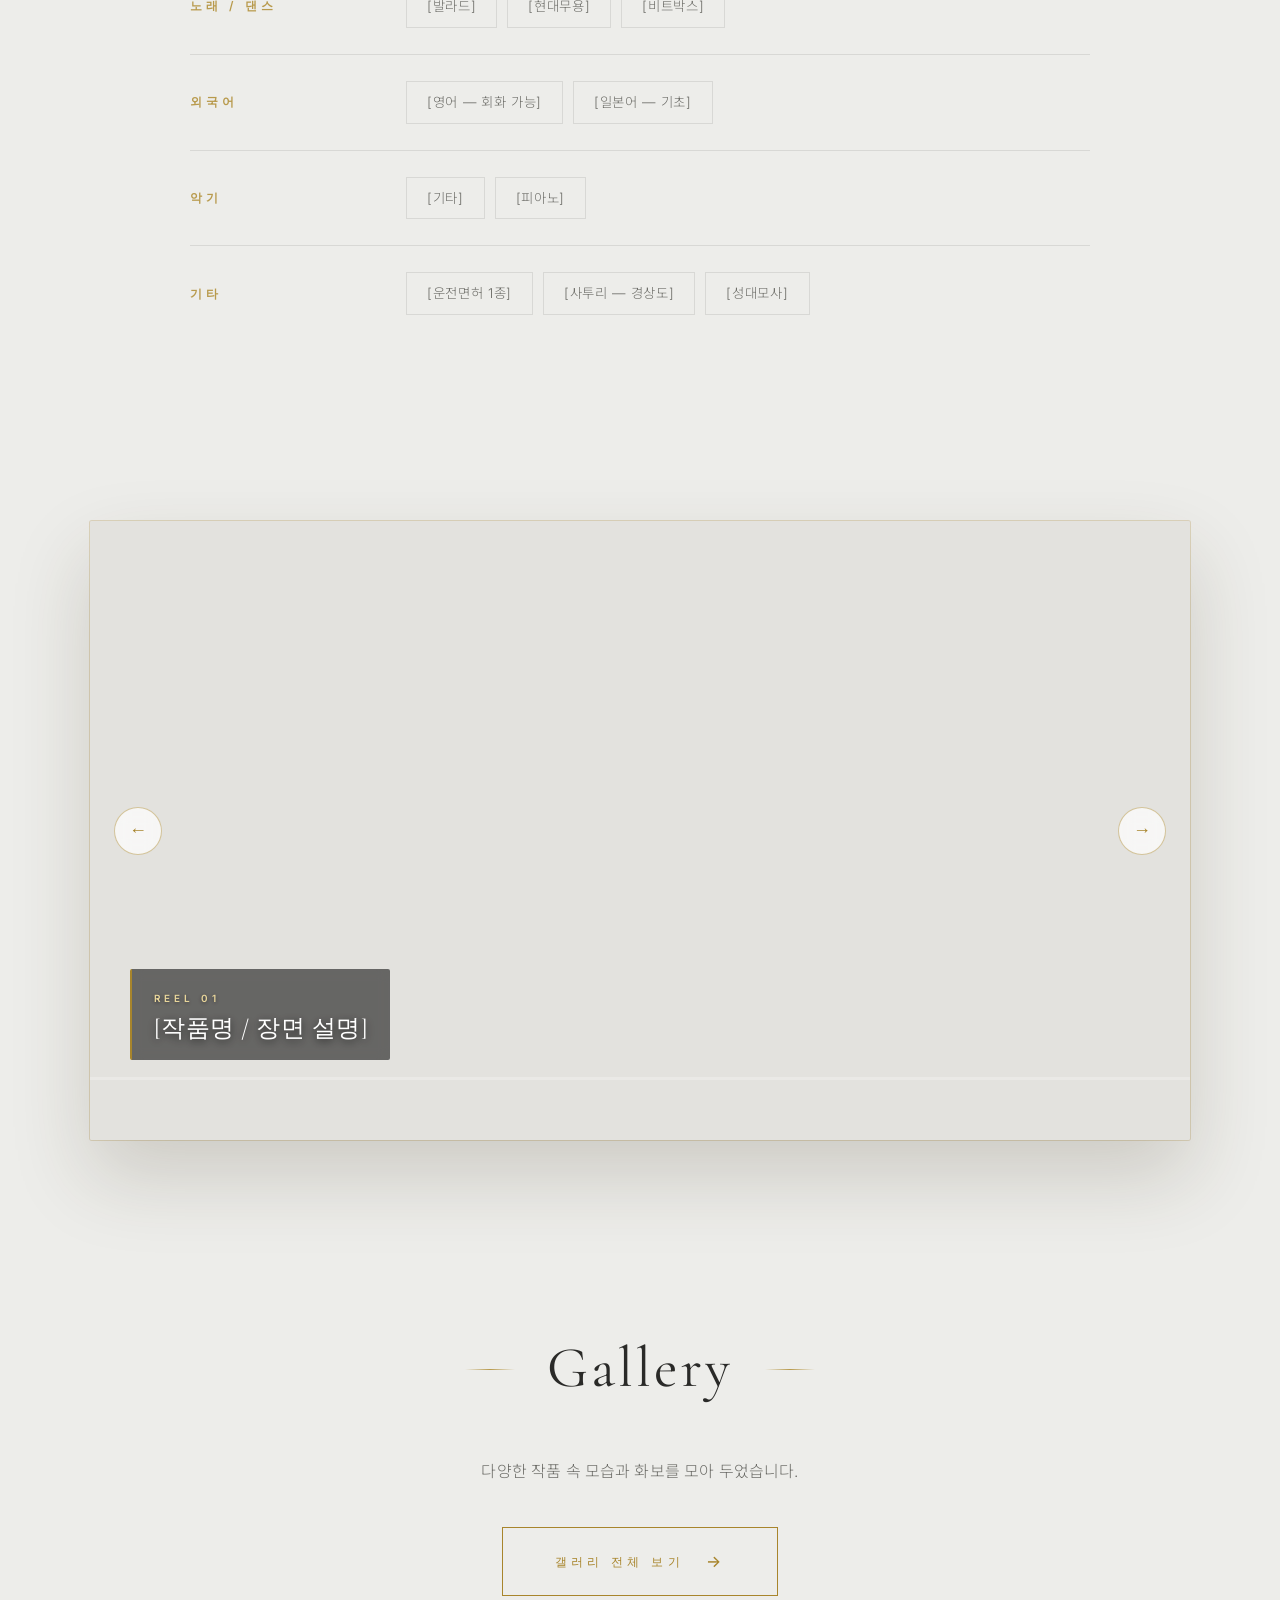
==== commit 7487d5e4: "-" ====
--- a/index.html
+++ b/index.html
@@ -1,211 +1,248 @@
-<!DOCTYPE HTML>
-
-<html>
-	<head>
-		<title>배우 이주호</title>
-		<meta charset="utf-8" />
-		<meta name="viewport" content="width=device-width, initial-scale=1, user-scalable=no" />
-		<link rel="stylesheet" href="assets/css/main.css" />
-	</head>
-	<body class="is-preload">
-
-		<!-- Page Wrapper -->
-			<div id="page-wrapper">
-				<!-- Wrapper -->
-					<div id="wrapper">
-						<!-- Panel (Banner) -->
-							<section class="panel banner">
-								<div class="profile-card">
-									<div class="sparkles" aria-hidden="true">
-										<span></span><span></span><span></span><span></span><span></span><span></span>
-									</div>
-									<div class="info">
-										<h1 class="name">이주호</h1>
-										<p class="role">배우 · 모델</p>
-										<p class="meta">1996년 07월 10일</p>
-										<p class="bio">연기와 표현을 사랑하는 배우입니다. 무대와 스크린을 넘나들며 진실된 연기를 추구합니다.</p>
-										<h3>경력</h3>
-										<ul class="experience">
-											<li>2024 — 연극 "작품 A" 주연</li>
-											<li>2022 — 드라마 "작품 B" 단역</li>
-											<li>2019 — 단편영화 "작품 C"</li>
-										</ul>
-										<div class="socials">
-											<a href="#" class="instagram" aria-label="instagram">
-												<svg xmlns="http://www.w3.org/2000/svg" class="instagram-icon" viewBox="0 0 16 16" width="28" height="28" fill="currentColor">
-													<path d="M8 0C5.829 0 5.556.01 4.703.048 3.85.088 3.269.222 2.76.42a3.9 3.9 0 0 0-1.417.923A3.9 3.9 0 0 0 .42 2.76C.222 3.268.087 3.85.048 4.7.01 5.555 0 5.827 0 8.001c0 2.172.01 2.444.048 3.297.04.852.174 1.433.372 1.942.205.526.478.972.923 1.417.444.445.89.719 1.416.923.51.198 1.09.333 1.942.372C5.555 15.99 5.827 16 8 16s2.444-.01 3.298-.048c.851-.04 1.434-.174 1.943-.372a3.9 3.9 0 0 0 1.416-.923c.445-.445.718-.891.923-1.417.197-.509.332-1.09.372-1.942C15.99 10.445 16 10.173 16 8s-.01-2.445-.048-3.299c-.04-.851-.175-1.433-.372-1.941a3.9 3.9 0 0 0-.923-1.417A3.9 3.9 0 0 0 13.24.42c-.51-.198-1.092-.333-1.943-.372C10.443.01 10.172 0 7.998 0zm-.717 1.442h.718c2.136 0 2.389.007 3.232.046.78.035 1.204.166 1.486.275.373.145.64.319.92.599s.453.546.598.92c.11.281.24.705.275 1.485.039.843.047 1.096.047 3.231s-.008 2.389-.047 3.232c-.035.78-.166 1.203-.275 1.485a2.5 2.5 0 0 1-.599.919c-.28.28-.546.453-.92.598-.28.11-.704.24-1.485.276-.843.038-1.096.047-3.232.047s-2.39-.009-3.233-.047c-.78-.036-1.203-.166-1.485-.276a2.5 2.5 0 0 1-.92-.598 2.5 2.5 0 0 1-.6-.92c-.109-.281-.24-.705-.275-1.485-.038-.843-.046-1.096-.046-3.233s.008-2.388.046-3.231c.036-.78.166-1.204.276-1.486.145-.373.319-.64.599-.92s.546-.453.92-.598c.282-.11.705-.24 1.485-.276.738-.034 1.024-.044 2.515-.045zm4.988 1.328a.96.96 0 1 0 0 1.92.96.96 0 0 0 0-1.92m-4.27 1.122a4.109 4.109 0 1 0 0 8.217 4.109 4.109 0 0 0 0-8.217m0 1.441a2.667 2.667 0 1 1 0 5.334 2.667 2.667 0 0 1 0-5.334"/>
-												</svg>
-											</a>
-											<a href="#" class="button">Contact</a>
-										</div>
-									</div>
-									<div class="avatar">
-										<img src="images/pic01.jpg" alt="프로필 사진" />
-									</div>
-								</div>
-							</section>
-						<!-- Panel (Spot) -->
-							<section class="panel spot large left">
-								<div class="content span-5">
-									<h2 class="major">자기소개</h2>
-									<p>어쩌고 저쩌고</p>
-								</div>
-								<div class="image filtered tinted" data-position="top right">
-									<img src="images/pic02.jpg" alt="" />
-								</div>
-								<div class="image filtered tinted" data-position="top right">
-									<img src="images/pic04.jpg" alt="" />
-								</div>
-								<div class="image filtered tinted" data-position="top right">
-									<img src="images/pic03.jpg" alt="" />
-								</div>
-								<div class="image filtered tinted" data-position="top right">
-									<img src="images/pic05.jpg" alt="" />
-								</div>
-							</section>
-
-						<!-- Panel (Spotlight) -->
-						<section class="panel spotlight medium right" id="video-slider">
-							<div class="video-slider">
-								<!-- 비디오 슬라이드 -->
-								<div class="video-slide active">
-									<video src="videos/pic01.mp4" autoplay muted loop></video>
-								</div>
-								<div class="video-slide">
-									<video src="videos/pic02.mp4" autoplay muted loop></video>
-								</div>
-								<div class="video-slide">
-									<video src="videos/pic03.mp4" autoplay muted loop></video>
-								</div>
-							
-								<!-- 좌측 버튼 -->
-								<button class="prev slide-button">←</button>
-								<!-- 우측 버튼 -->
-								<button class="next slide-button">→</button>
-							</div>
-						</section>
-
-						<!-- Panel -->
-						<section class="panel">
-							<div class="intro color2">
-								<h2 class="major">출연작</h2>
-							</div>
-							<div class="gallery">
-								<!-- 첫 번째 줄 -->
-								<div class="group row-1">
-									<div class="image-container">
-										<a href="images/gallery/01.jpg" class="image filtered span-1" data-position="center">
-											<img src="images/gallery/01.jpg" alt="" />
-										</a>
-										<a href="images/gallery/02.jpg" class="image filtered span-1" data-position="center">
-											<img src="images/gallery/02.jpg" alt="" />
-										</a>
-										<a href="images/gallery/03.jpg" class="image filtered span-1" data-position="center">
-											<img src="images/gallery/03.jpg" alt="" />
-										</a>
-										<a href="images/gallery/04.jpg" class="image filtered span-1" data-position="center">
-											<img src="images/gallery/04.jpg" alt="" />
-										</a>
-										<a href="images/gallery/05.jpg" class="image filtered span-1" data-position="center">
-											<img src="images/gallery/05.jpg" alt="" />
-										</a>
-									</div>
-								</div>
-							  
-								<!-- 두 번째 줄 -->
-								<div class="group row-2">
-									<div class="image-container">
-										<a href="images/gallery/06.jpg" class="image filtered span-1" data-position="center">
-											<img src="images/gallery/06.jpg" alt="" />
-										</a>
-										<a href="images/gallery/07.jpg" class="image filtered span-1" data-position="center">
-											<img src="images/gallery/07.jpg" alt="" />
-										</a>
-										<a href="images/gallery/08.jpg" class="image filtered span-1" data-position="center">
-											<img src="images/gallery/08.jpg" alt="" />
-										</a>
-										<a href="images/gallery/09.jpg" class="image filtered span-1" data-position="center">
-											<img src="images/gallery/09.jpg" alt="" />
-										</a>
-										<a href="images/gallery/10.jpg" class="image filtered span-1" data-position="center">
-											<img src="images/gallery/10.jpg" alt="" />
-										</a>
-									</div>
-								</div>
-								
-								<!-- 세 번째 줄 -->
-								<div class="group row-3">
-									<div class="image-container">
-										<a href="images/gallery/11.jpg" class="image filtered span-1" data-position="center">
-											<img src="images/gallery/11.jpg" alt="" />
-										</a>
-										<a href="images/gallery/12.jpg" class="image filtered span-1" data-position="center">
-											<img src="images/gallery/12.jpg" alt="" />
-										</a>
-										<a href="images/gallery/13.jpg" class="image filtered span-1" data-position="center">
-											<img src="images/gallery/13.jpg" alt="" />
-										</a>
-										<a href="images/gallery/14.jpg" class="image filtered span-1" data-position="center">
-											<img src="images/gallery/14.jpg" alt="" />
-										</a>
-										<a href="images/gallery/15.jpg" class="image filtered span-1" data-position="center">
-											<img src="images/gallery/15.jpg" alt="" />
-										</a>
-									</div>
-								</div>
-
-								<!-- 네 번째 줄 -->
-								<div class="group row-4">
-									<div class="image-container">
-										<a href="images/gallery/16.jpg" class="image filtered span-1" data-position="center">
-											<img src="images/gallery/16.jpg" alt="" />
-										</a>
-										<a href="images/gallery/17.jpg" class="image filtered span-1" data-position="center">
-											<img src="images/gallery/17.jpg" alt="" />
-										</a>
-										<a href="images/gallery/18.jpg" class="image filtered span-1" data-position="center">
-											<img src="images/gallery/18.jpg" alt="" />
-										</a>
-										<a href="images/gallery/19.jpg" class="image filtered span-1" data-position="center">
-											<img src="images/gallery/19.jpg" alt="" />
-										</a>
-										<a href="images/gallery/20.jpg" class="image filtered span-1" data-position="center">
-											<img src="images/gallery/20.jpg" alt="" />
-										</a>
-									</div>
-								</div>
-								
-								<!-- 다섯 번째 줄 -->
-								<div class="group row-5">
-									<div class="image-container">
-										<a href="images/gallery/21.jpg" class="image filtered span-1" data-position="center">
-											<img src="images/gallery/21.jpg" alt="" />
-										</a>
-										<a href="images/gallery/22.jpg" class="image filtered span-1" data-position="center">
-											<img src="images/gallery/22.jpg" alt="" />
-										</a>
-										<a href="images/gallery/23.jpg" class="image filtered span-1" data-position="center">
-											<img src="images/gallery/23.jpg" alt="" />
-										</a>
-										<a href="images/gallery/24.jpg" class="image filtered span-1" data-position="center">
-											<img src="images/gallery/24.jpg" alt="" />
-										</a>
-										<a href="images/gallery/25.jpg" class="image filtered span-1" data-position="center">
-											<img src="images/gallery/25.jpg" alt="" />
-										</a>
-									</div>
-								</div>
-							</div>
-						
-						<!-- 모달 -->
-						<div id="image-modal" class="modal">
-							<span class="close-btn">&times;</span>
-							<img class="modal-content" id="modal-img" src="" alt="">
-						</div>
-				</div>
-			</div>
-
-		<!-- Scripts -->
-		<script src="assets/script/script.js"></script>
-	</body>
+<!DOCTYPE HTML>
+
+<html>
+	<head>
+		<title>배우 이주호</title>
+		<meta charset="utf-8" />
+		<meta name="viewport" content="width=device-width, initial-scale=1, user-scalable=no" />
+		<link rel="stylesheet" href="assets/css/main.css" />
+	</head>
+	<body class="is-preload">
+
+		<!-- Page Wrapper -->
+			<div id="page-wrapper">
+				<!-- Wrapper -->
+					<div id="wrapper">
+						<!-- Panel (Banner) -->
+							<section class="panel banner">
+								<div class="profile-card">
+									<div class="sparkles" aria-hidden="true">
+										<span></span><span></span><span></span><span></span><span></span><span></span>
+									</div>
+									<div class="info">
+										<h1 class="name">이주호</h1>
+										<p class="role">배우 · 모델</p>
+										<p class="meta">1996년 07월 10일</p>
+										<p class="bio">연기와 표현을 사랑하는 배우입니다. 무대와 스크린을 넘나들며 진실된 연기를 추구합니다.</p>
+										<h3>경력</h3>
+										<ul class="experience">
+											<li>
+												<span class="ex-year">[2024]</span>
+												<span class="ex-type">연극</span>
+												<span class="ex-title">[작품명]</span>
+												<span class="ex-role">[주연]</span>
+											</li>
+											<li>
+												<span class="ex-year">[2023]</span>
+												<span class="ex-type">드라마</span>
+												<span class="ex-title">[작품명]</span>
+												<span class="ex-role">[조연]</span>
+											</li>
+											<li>
+												<span class="ex-year">[2022]</span>
+												<span class="ex-type">영화</span>
+												<span class="ex-title">[작품명]</span>
+												<span class="ex-role">[단역]</span>
+											</li>
+											<li>
+												<span class="ex-year">[2021]</span>
+												<span class="ex-type">광고</span>
+												<span class="ex-title">[브랜드명]</span>
+												<span class="ex-role">[모델]</span>
+											</li>
+											<li>
+												<span class="ex-year">[2019]</span>
+												<span class="ex-type">단편</span>
+												<span class="ex-title">[작품명]</span>
+												<span class="ex-role">[주연]</span>
+											</li>
+										</ul>
+										<a href="gallery.html" class="ex-more">전체 필모그래피 →</a>
+										<div class="socials">
+											<a href="#" class="instagram" aria-label="instagram">
+												<svg xmlns="http://www.w3.org/2000/svg" class="instagram-icon" viewBox="0 0 16 16" width="28" height="28" fill="currentColor">
+													<path d="M8 0C5.829 0 5.556.01 4.703.048 3.85.088 3.269.222 2.76.42a3.9 3.9 0 0 0-1.417.923A3.9 3.9 0 0 0 .42 2.76C.222 3.268.087 3.85.048 4.7.01 5.555 0 5.827 0 8.001c0 2.172.01 2.444.048 3.297.04.852.174 1.433.372 1.942.205.526.478.972.923 1.417.444.445.89.719 1.416.923.51.198 1.09.333 1.942.372C5.555 15.99 5.827 16 8 16s2.444-.01 3.298-.048c.851-.04 1.434-.174 1.943-.372a3.9 3.9 0 0 0 1.416-.923c.445-.445.718-.891.923-1.417.197-.509.332-1.09.372-1.942C15.99 10.445 16 10.173 16 8s-.01-2.445-.048-3.299c-.04-.851-.175-1.433-.372-1.941a3.9 3.9 0 0 0-.923-1.417A3.9 3.9 0 0 0 13.24.42c-.51-.198-1.092-.333-1.943-.372C10.443.01 10.172 0 7.998 0zm-.717 1.442h.718c2.136 0 2.389.007 3.232.046.78.035 1.204.166 1.486.275.373.145.64.319.92.599s.453.546.598.92c.11.281.24.705.275 1.485.039.843.047 1.096.047 3.231s-.008 2.389-.047 3.232c-.035.78-.166 1.203-.275 1.485a2.5 2.5 0 0 1-.599.919c-.28.28-.546.453-.92.598-.28.11-.704.24-1.485.276-.843.038-1.096.047-3.232.047s-2.39-.009-3.233-.047c-.78-.036-1.203-.166-1.485-.276a2.5 2.5 0 0 1-.92-.598 2.5 2.5 0 0 1-.6-.92c-.109-.281-.24-.705-.275-1.485-.038-.843-.046-1.096-.046-3.233s.008-2.388.046-3.231c.036-.78.166-1.204.276-1.486.145-.373.319-.64.599-.92s.546-.453.92-.598c.282-.11.705-.24 1.485-.276.738-.034 1.024-.044 2.515-.045zm4.988 1.328a.96.96 0 1 0 0 1.92.96.96 0 0 0 0-1.92m-4.27 1.122a4.109 4.109 0 1 0 0 8.217 4.109 4.109 0 0 0 0-8.217m0 1.441a2.667 2.667 0 1 1 0 5.334 2.667 2.667 0 0 1 0-5.334"/>
+												</svg>
+											</a>
+											<a href="#contact" class="button">Contact</a>
+										</div>
+									</div>
+									<div class="avatar">
+										<img src="images/pic01.webp" alt="프로필 사진" />
+									</div>
+								</div>
+							</section>
+						<!-- Panel (Spot) — About -->
+							<section class="panel spot large left about">
+								<div class="content span-5">
+									<h2 class="major">자기소개</h2>
+								</div>
+								<div class="about-grid">
+									<div class="about-text">
+										<p class="lead">[한 줄로 자신을 표현하는 헤드라인을 입력하세요]</p>
+										<p>[배우로서의 여정과 시작 — 어떻게 연기를 시작했는지, 무엇에 끌렸는지, 어떤 작품과 무대를 거쳐 왔는지 1문단 분량으로 자유롭게 작성합니다.]</p>
+										<blockquote class="pull-quote">"[내가 연기를 통해 전하고 싶은 한 문장, 또는 좋아하는 대사 · 연기 철학]"</blockquote>
+										<p>[앞으로 어떤 배우가 되고 싶은지, 도전해 보고 싶은 장르 · 역할 · 작품의 결을 1문단으로 정리합니다.]</p>
+									</div>
+									<dl class="about-facts">
+										<dt>이름</dt>
+										<dd>이주호 (Lee Juho)</dd>
+										<dt>생년월일</dt>
+										<dd>1996. 07. 10</dd>
+										<dt>직업</dt>
+										<dd>배우 · 모델</dd>
+										<dt>소속</dt>
+										<dd>[소속사 또는 프리랜서]</dd>
+										<dt>데뷔</dt>
+										<dd>[데뷔 연도 / 작품]</dd>
+									</dl>
+								</div>
+								<div class="image filtered tinted" data-position="top right">
+									<img src="images/pic02.webp" alt="" />
+								</div>
+								<div class="image filtered tinted" data-position="top right">
+									<img src="images/pic04.webp" alt="" />
+								</div>
+								<div class="image filtered tinted" data-position="top right">
+									<img src="images/pic03.webp" alt="" />
+								</div>
+								<div class="image filtered tinted" data-position="top right">
+									<img src="images/pic05.webp" alt="" />
+								</div>
+							</section>
+
+						<!-- Panel — Contact -->
+							<section class="panel contact" id="contact">
+								<div class="intro">
+									<h2 class="major">Contact</h2>
+								</div>
+								<div class="contact-card">
+									<p class="contact-line">
+										<span>Email</span>
+										<a href="mailto:[email@example.com]">[email@example.com]</a>
+									</p>
+									<p class="contact-line">
+										<span>Instagram</span>
+										<a href="#" target="_blank" rel="noopener">@[instagram_handle]</a>
+									</p>
+									<p class="contact-line">
+										<span>소속 / 매니저</span>
+										<span>[소속사 또는 매니저 연락처]</span>
+									</p>
+									<p class="contact-line">
+										<span>문의</span>
+										<span>[캐스팅 및 협업 문의 환영]</span>
+									</p>
+								</div>
+							</section>
+
+						<!-- Panel — Skills (특기) -->
+							<section class="panel skills">
+								<div class="intro">
+									<h2 class="major">특기</h2>
+								</div>
+								<div class="skill-groups">
+									<div class="skill-group">
+										<h3>액션 / 운동</h3>
+										<ul class="chips">
+											<li>[검도]</li>
+											<li>[복싱]</li>
+											<li>[수영]</li>
+											<li>[축구]</li>
+										</ul>
+									</div>
+									<div class="skill-group">
+										<h3>노래 / 댄스</h3>
+										<ul class="chips">
+											<li>[발라드]</li>
+											<li>[현대무용]</li>
+											<li>[비트박스]</li>
+										</ul>
+									</div>
+									<div class="skill-group">
+										<h3>외국어</h3>
+										<ul class="chips">
+											<li>[영어 — 회화 가능]</li>
+											<li>[일본어 — 기초]</li>
+										</ul>
+									</div>
+									<div class="skill-group">
+										<h3>악기</h3>
+										<ul class="chips">
+											<li>[기타]</li>
+											<li>[피아노]</li>
+										</ul>
+									</div>
+									<div class="skill-group">
+										<h3>기타</h3>
+										<ul class="chips">
+											<li>[운전면허 1종]</li>
+											<li>[사투리 — 경상도]</li>
+											<li>[성대모사]</li>
+										</ul>
+									</div>
+								</div>
+							</section>
+
+						<!-- Panel (Spotlight) -->
+						<section class="panel spotlight medium right" id="video-slider">
+							<div class="video-slider">
+								<!-- 비디오 슬라이드 -->
+								<div class="video-slide active">
+									<video src="videos/pic01.mp4" autoplay muted playsinline></video>
+									<div class="video-caption">
+										<span class="video-tag">Reel 01</span>
+										<h4>[작품명 / 장면 설명]</h4>
+									</div>
+								</div>
+								<div class="video-slide">
+									<video src="videos/pic02.mp4" autoplay muted playsinline></video>
+									<div class="video-caption">
+										<span class="video-tag">Reel 02</span>
+										<h4>[작품명 / 장면 설명]</h4>
+									</div>
+								</div>
+								<div class="video-slide">
+									<video src="videos/pic03.mp4" autoplay muted playsinline></video>
+									<div class="video-caption">
+										<span class="video-tag">Reel 03</span>
+										<h4>[작품명 / 장면 설명]</h4>
+									</div>
+								</div>
+							
+								<!-- 좌측 버튼 -->
+								<button class="prev slide-button">←</button>
+								<!-- 우측 버튼 -->
+								<button class="next slide-button">→</button>
+
+								<!-- 재생 진행 바 -->
+								<div class="video-progress" aria-hidden="true">
+									<div class="video-progress-bar"></div>
+								</div>
+							</div>
+						</section>
+
+						<!-- Panel — Gallery CTA -->
+						<section class="panel gallery-cta" id="gallery">
+							<div class="intro">
+								<h2 class="major">Gallery</h2>
+								<p>다양한 작품 속 모습과 화보를 모아 두었습니다.</p>
+							</div>
+							<a href="gallery.html" class="gallery-link" aria-label="갤러리 전체 보기">
+								<span class="gallery-link-label">갤러리 전체 보기</span>
+								<span class="gallery-link-arrow">→</span>
+							</a>
+						</section>
+
+						<!-- 모달 -->
+						<div id="image-modal" class="modal">
+							<span class="close-btn">&times;</span>
+							<img class="modal-content" id="modal-img" src="" alt="">
+						</div>
+					</div>
+				</div>
+
+		<!-- Scripts -->
+		<script src="assets/script/script.js"></script>
+	</body>
 </html>
--- a/assets/css/main.css
+++ b/assets/css/main.css
@@ -1,526 +1,1302 @@
-/* 기본 설정 */
-@import url('https://fonts.googleapis.com/css2?family=Inter:wght@300;400;600;700&family=Playfair+Display:wght@400;600;700&display=swap');
-
-* {
-    margin: 0;
-    padding: 0;
-    box-sizing: border-box;
-}
+/* ==========================================================
+   Lee Juho — Cinematic Dark Theme
+   ========================================================== */
+
+@import url('https://fonts.googleapis.com/css2?family=Cormorant+Garamond:wght@300;400;500;600;700&family=Inter:wght@300;400;500;600;700&family=Noto+Sans+KR:wght@300;400;500;700&display=swap');
+
+:root {
+    --bg-0: #ededea;
+    --bg-1: #f6f5f2;
+    --bg-2: #e3e2de;
+    --line: rgba(0, 0, 0, 0.09);
+    --text: #2a2a28;
+    --text-mute: #6b6b66;
+    --text-dim: #989590;
+    --gold: #a8852c;
+    --gold-soft: #b89a4c;
+    --gold-glow: rgba(168, 133, 44, 0.18);
+    --accent: #c9a35e;
+}
+
+* { margin: 0; padding: 0; box-sizing: border-box; }
+
+html, body { background: var(--bg-0); }
 
 body {
-    font-family: 'Inter', 'Noto Sans KR', system-ui, Arial, sans-serif;
-    background: linear-gradient(180deg, #f7f9fc, #ffffff);
-    color: #222;
-    line-height: 1.6;
-}
-
-h1, h2, h3, h4 {
-    margin-bottom: 1rem;
-}
-
-/* 페이지 래퍼 */
-#page-wrapper {
-    width: 100%;
-    margin: 0 auto;
-    padding: 50px 20px;
-}
-
-/* 섹션 기본 스타일 */
-section {
-    margin-bottom: 50px;
-}
-
-/* 배너 / 프로필 카드 스타일 */
-.panel.banner {
-    padding: 0;
-    background: transparent;
-}
-
-.profile-card {
-    position: relative;
-    display: grid;
-    grid-template-columns: 1fr 320px;
-    gap: 28px;
-    background: linear-gradient(180deg, #ffffff, #fbfbfd);
-    padding: 28px;
-    border-radius: 12px;
-    box-shadow: 0 12px 40px rgba(20,20,20,0.08);
-    align-items: center;
-    overflow: hidden;
-    transform-style: preserve-3d;
-    z-index: 1;
-}
-
-.profile-card .avatar img {
-    width: 100%;
-    height: 100%;
-    max-width: 320px;
-    border-radius: 12px;
-    object-fit: cover;
-}
-
-.profile-card .info .name {
-        font-family: 'Playfair Display', serif;
-        font-size: 2.6rem;
-        font-weight: 700;
-        margin-bottom: 6px;
-        background: linear-gradient(90deg, #ff6b6b, #ffad06, #7c3aed);
-        -webkit-background-clip: text;
-        background-clip: text;
-        color: transparent;
-        text-shadow: 0 14px 30px rgba(92, 11, 130, 0.08);
-        letter-spacing: 0.4px;
-        animation: nameLift 4s ease-in-out infinite;
-}
-
-@keyframes nameLift {
-    0% { transform: translateY(0); filter: drop-shadow(0 0 0 rgba(0,0,0,0)); }
-    50% { transform: translateY(-3px); filter: drop-shadow(0 10px 40px rgba(124,58,237,0.08)); }
-    100% { transform: translateY(0); filter: drop-shadow(0 0 0 rgba(0,0,0,0)); }
-}
-
-.profile-card .info .role {
-    font-size: 1rem;
-    color: #666;
-    margin-bottom: 10px;
-}
-
-.profile-card .info .meta {
-    color: #888;
-    margin-bottom: 12px;
-}
-
-.profile-card .info .bio {
-    font-size: 1rem;
-    color: #333;
-    margin-bottom: 12px;
-}
-
-.profile-card .experience {
-    list-style: none;
-    padding-left: 0;
-    margin-bottom: 12px;
-    color: #444;
-}
-
-.profile-card .experience li {
-    margin-bottom: 6px;
-}
-
-.socials {
-    display:flex;
-    gap:10px;
-    align-items:center;
-    margin-top: 12px;
-}
-
-.socials a.button {
-    padding: 8px 14px;
-    border-radius: 8px;
-    background:#007BFF;
-    color:#fff;
-    text-decoration:none;
-    font-weight:600;
-}
-
-@media (max-width: 900px) {
-    .profile-card {
-        grid-template-columns: 1fr;
-        text-align: center;
-    }
-    .profile-card .avatar {
-        order: -1;
-    }
-    .profile-card .avatar img {
-        max-width: 60%;
-        margin: 0 auto 12px;
-    }
-}
-
-/* 기본적인 스타일 */
-.panel.spotlight {
-    display: grid;
-}
-.panel.spot {
-    display: grid;
-    grid-template-columns: repeat(auto-fill, minmax(300px, 1fr)); /* 최소 300px 크기로 그리드 생성 */
-    gap: 15px;
-    padding: 20px;
-}
-
-/* 각 비디오를 감싸는 이미지 스타일 */
-.panel.spotlight .image.filtered.tinted {
-    display: flex;
-    justify-content: center;
-    align-items: center;
-    border-radius: 10px; /* 둥근 모서리 */
-    overflow: hidden; /* 이미지가 컨테이너 밖으로 나오지 않게 */
-}
-
-/* 비디오 스타일 */
-.panel.spotlight video {
-    width: 100%; /* 비디오 가로 크기 100% */
-    height: auto; /* 비율에 맞춰 높이 자동 설정 */
-    border-radius: 10px; /* 비디오 둥글게 처리 */
-}
-
-
-/* 비디오 슬라이더 컨테이너 */
-.video-slider {
-    position: relative;
-    width: 100%; /* 100%로 전체 화면 너비를 차지하도록 설정 */
-    max-width: 1000px; /* 최대 너비를 1200px로 설정 (필요에 따라 조정 가능) */
-    margin: 0 auto; /* 화면 중앙에 배치 */
-    height: auto; /* 비디오 슬라이더 높이 설정, 필요에 따라 높이를 조정 */
-}
-
-/* 각 비디오 슬라이드 */
-.video-slide {
-    display: none; /* 기본적으로 슬라이드를 숨김 */
-    width: 100%; /* 슬라이드가 가로 100% 차지 */
-    height: 100%; /* 슬라이드가 세로 100% 차지 */
-}
-
-/* 활성화된 슬라이드만 보이게 */
-.video-slide.active {
-    display: block; /* 활성화된 슬라이드만 보이게 */
-}
-
-/* 비디오 스타일 */
-.video-slider video {
-    width: 100%; /* 비디오 크기를 슬라이더 크기에 맞게 100%로 설정 */
-    height: 100%; /* 비디오 높이 100%로 설정 */
-    object-fit: cover; /* 비디오가 슬라이더의 크기에 맞게 잘리도록 설정 */
-    border-radius: 10px; /* 비디오 모서리 둥글게 처리 */
-}
-
-/* 좌측 버튼 */
-button.prev {
-    position: absolute;
-    top: 50%;
-    left: -60px; /* 버튼을 비디오의 왼쪽 바깥으로 배치 */
-    transform: translateY(-50%);
-    background-color: rgba(0, 0, 0, 0.5);
-    color: white;
-    border: none;
-    padding: 10px;
-    font-size: 20px;
-    cursor: pointer;
-    z-index: 10; /* 버튼이 비디오 위에 오도록 설정 */
-}
-
-/* 우측 버튼 */
-button.next {
-    position: absolute;
-    top: 50%;
-    right: -60px; /* 버튼을 비디오의 오른쪽 바깥으로 배치 */
-    transform: translateY(-50%);
-    background-color: rgba(0, 0, 0, 0.5);
-    color: white;
-    border: none;
-    padding: 10px;
-    font-size: 20px;
-    cursor: pointer;
-    z-index: 10; /* 버튼이 비디오 위에 오도록 설정 */
-}
-
-/* 버튼 hover 효과 */
-button:hover {
-    background-color: rgba(0, 0, 0, 0.8);
-}
-
-/* 갤러리 섹션 */
-.gallery {
-    display: grid;
-    grid-template-columns: repeat(3, 1fr);
-    gap: 10px;
-}
-
-.gallery .image {
-    width: 100%;
-    height: auto;
-    border-radius: 10px;
-    transition: transform 0.3s ease;
-}
-
-.gallery .image:hover {
-    transform: scale(1.05);
-}
-
-/* 연락처 섹션 */
-.contact-icons {
-    display: flex;
-    gap: 20px;
-    list-style: none;
-}
-
-.contact-icons .icon {
-    font-size: 2rem;
-}
-
-.contact-icons a {
-    color: #333;
-    text-decoration: none;
-    transition: color 0.3s ease;
-}
-
-.contact-icons a:hover {
-    color: #007BFF;
-}
-
-/* 텍스트 스타일 */
-.intro {
-    margin-bottom: 40px;
-}
-
-.intro h2 {
-    font-size: 2.5rem;
-    margin-bottom: 1rem;
-}
-
-.intro p {
-    font-size: 1.2rem;
-    line-height: 1.8;
-}
-
-/* 버튼 스타일 */
-.button {
-    padding: 10px 20px;
-    border: none;
-    background-color: #007BFF;
-    color: #fff;
-    border-radius: 5px;
-    font-size: 1rem;
-    cursor: pointer;
-    transition: background-color 0.3s ease;
-}
-
-.button:hover {
-    background-color: #0056b3;
-}
-
-.button.disabled {
-    background-color: #ccc;
-    cursor: not-allowed;
-}
-
-/* 갤러리 스타일 */
-.gallery {
-    display: grid;
-    gap: 10px; /* 이미지들 간의 간격을 조금 넉넉히 설정 */
-    grid-template-columns: repeat(5, 1fr); /* 3개의 열로 설정 */
-}
-
-/* 각 이미지 컨테이너 스타일 */
-.gallery .image-container {
-    display: block;
-}
-
-/* 이미지 크기 조정 */
-.gallery .image {
-    width: 100%; /* 이미지를 가로로 꽉 채우도록 설정 */
-    height: auto; /* 비율에 맞게 높이 자동 설정 */
-    border-radius: 10px; /* 둥글게 처리 */
-    transition: transform 0.3s ease; /* 마우스 오버 시 확대 효과 */
-}
-
-.gallery .image:hover {
-    transform: scale(1.05); /* 마우스 오버 시 이미지 확대 */
-}
-
-/* 각 이미지가 특정 줄에 배치될 때의 스타일 */
-.group.row-1 .image,
-.group.row-2 .image,
-.group.row-3 .image,
-.group.row-4 .image,
-.group.row-5 .image {
-    grid-column: span 1; /* 기본적으로 각 이미지는 한 열 차지 */
-}
-
-/* 큰 이미지를 클릭했을 때 모달로 열리는 효과 */
-.image.filtered img {
-    width: 100%;
-    height: auto;
-    border-radius: 10px;
-    object-fit: cover; /* 이미지 비율 유지하면서 컨테이너에 맞게 크기 조정 */
-}
-
-/* 모달 스타일 */
-.modal {
-    display: none; /* 기본적으로 숨김 */
+    font-family: 'Inter', 'Noto Sans KR', system-ui, sans-serif;
+    color: var(--text);
+    line-height: 1.7;
+    font-weight: 300;
+    letter-spacing: 0.01em;
+    -webkit-font-smoothing: antialiased;
+    overflow-x: hidden;
+}
+
+/* film-grain overlay */
+body::before {
+    content: '';
     position: fixed;
-    z-index: 1; /* 화면 상에서 가장 위에 표시 */
-    left: 0;
-    top: 0;
-    width: 100%;
-    height: 100%;
-    background-color: rgba(0, 0, 0, 0.7); /* 배경색 반투명 */
-    overflow: auto; /* 화면을 벗어나지 않게 */
-    justify-content: center;
-    align-items: center;
-}
-
-/* 모달 이미지 */
-.modal-content {
-    max-width: 90%; /* 화면 크기에 맞게 이미지 크기 조절 */
-    max-height: 80%; /* 이미지 크기 제한 */
-    margin: auto;
-    display: block;
-}
-
-/* 닫기 버튼 */
-.close-btn {
-    position: absolute;
-    top: 15px;
-    right: 35px;
-    color: white;
-    font-size: 40px;
-    font-weight: bold;
-    cursor: pointer;
-    transition: color 0.3s ease;
-}
-
-.close-btn:hover,
-.close-btn:focus {
-    color: #f44336;
-}
-
-/* 갤러리 이미지 스타일 */
-.gallery .image {
-    display: block;
-    width: 100%;
-    height: auto;
-    border-radius: 10px;
-    transition: transform 0.3s ease;
-}
-
-.gallery .image:hover {
-    transform: scale(1.05);
-}
-
-.instagram-icon {
-    transition: transform 0.3s ease, fill 0.3s ease;
-    cursor: pointer; /* 마우스를 올렸을 때 손가락 모양으로 변경 */
-  }
-  
-  .instagram-icon:hover {
-    transform: scale(1.1); /* 아이콘 크기 확대 */
-    fill: #E1306C; /* 호버 시 색상 변경 */
-  }
-
-/* 모바일 화면에서의 반응형 디자인 */
-@media (max-width: 768px) {
-    .gallery {
-        grid-template-columns: repeat(auto-fill, minmax(150px, 1fr)); /* 모바일에서 작은 크기의 이미지들 */
-    }
-
-    .group .image {
-        grid-column: span 1; /* 모바일 화면에서 모든 이미지 1열로 표시 */
-    }
-}
-
-@media screen and (max-width: 768px) {
-    .panel.banner, .panel.spotlight {
-        flex-direction: column;
-        align-items: center;
-    }
-
-    .panel.banner .content, .panel.spotlight .content {
-        text-align: center;
-        margin-bottom: 20px;
-    }
-
-    .panel.banner .image, .panel.spotlight .image {
-        max-width: 80%;
-    }
-
-    .gallery {
-        grid-template-columns: repeat(2, 1fr);
-    }
-
-    .contact-icons {
-        flex-direction: column;
-        align-items: center;
-    }
-
-    .panel.video, .panel.color1, .panel.color2 {
-        text-align: center;
-    }
-
-    .intro h2 {
-        font-size: 2rem;
-    }
-
-    .intro p {
-        font-size: 1rem;
-    }
-}
-
-/* Dramatic overlay, sparkles, modal animations */
+    inset: 0;
+    pointer-events: none;
+    z-index: 9999;
+    opacity: 0.06;
+    mix-blend-mode: multiply;
+    background-image: url("data:image/svg+xml;utf8,<svg xmlns='http://www.w3.org/2000/svg' width='200' height='200'><filter id='n'><feTurbulence type='fractalNoise' baseFrequency='0.9' numOctaves='2' stitchTiles='stitch'/></filter><rect width='100%25' height='100%25' filter='url(%23n)'/></svg>");
+}
+
+/* soft warm vignette */
 body::after {
     content: '';
     position: fixed;
     inset: 0;
     pointer-events: none;
-    background: radial-gradient(ellipse at center, rgba(255,255,255,0) 30%, rgba(0,0,0,0.06) 100%);
-    mix-blend-mode: multiply;
-    z-index: 0;
+    z-index: 9998;
+    background:
+        radial-gradient(ellipse at 50% 0%, rgba(168, 133, 44, 0.05), transparent 55%),
+        radial-gradient(ellipse at center, transparent 65%, rgba(0, 0, 0, 0.08) 100%);
+}
+
+h1, h2, h3, h4 {
+    font-family: 'Cormorant Garamond', 'Noto Serif KR', serif;
+    font-weight: 500;
+    letter-spacing: 0.02em;
+    color: var(--text);
+}
+
+a { color: inherit; text-decoration: none; }
+img { display: block; max-width: 100%; }
+
+/* ==========================================================
+   Layout
+   ========================================================== */
+#page-wrapper {
+    width: 100%;
+    max-width: 1280px;
+    margin: 0 auto;
+    padding: 80px 32px 120px;
+}
+
+section { margin-bottom: 140px; }
+
+/* ==========================================================
+   Banner — Hero
+   ========================================================== */
+.panel.banner {
+    position: relative;
+    padding: 0;
+    margin-bottom: 160px;
+}
+
+.profile-card {
+    position: relative;
+    display: grid;
+    grid-template-columns: 1.1fr 1fr;
+    gap: 0;
+    background: transparent;
+    border-radius: 0;
+    box-shadow: none;
+    overflow: visible;
+    align-items: stretch;
+    min-height: 640px;
+    z-index: 3;
+    transform: none !important;  /* disable JS tilt for cinematic stillness */
 }
 
 .profile-card::before {
     content: '';
     position: absolute;
-    left: -20%;
-    top: -10%;
-    width: 140%;
-    height: 140%;
-    background: radial-gradient(600px 200px at 20% 25%, rgba(255,255,255,0.06), transparent 20%), radial-gradient(400px 150px at 80% 80%, rgba(255,223,130,0.04), transparent 15%);
+    inset: -40px -20px;
+    background: radial-gradient(ellipse at 60% 40%, rgba(168, 133, 44, 0.10), transparent 60%);
     pointer-events: none;
-    animation: spotlightMove 8s infinite linear;
-    z-index: 0;
-}
-
-@keyframes spotlightMove {
-  0% { transform: translateX(-5%) translateY(0) rotate(0deg); }
-  50% { transform: translateX(5%) translateY(-4%) rotate(1deg); }
-  100% { transform: translateX(-5%) translateY(0) rotate(0deg); }
-}
-
-.sparkles { position: absolute; inset: 0; pointer-events: none; z-index: 2; }
+    z-index: -1;
+    animation: glowPulse 6s ease-in-out infinite;
+}
+
+@keyframes glowPulse {
+    0%, 100% { opacity: 0.6; }
+    50% { opacity: 1; }
+}
+
+.profile-card .info {
+    padding: 40px 48px 40px 0;
+    display: flex;
+    flex-direction: column;
+    justify-content: center;
+    z-index: 2;
+}
+
+.profile-card .info .name {
+    font-family: 'Cormorant Garamond', 'Noto Serif KR', serif;
+    font-size: clamp(4rem, 9vw, 7.5rem);
+    font-weight: 500;
+    line-height: 0.95;
+    margin-bottom: 0.2em;
+    color: var(--gold);
+    letter-spacing: -0.01em;
+    animation: nameFadeIn 1.6s ease-out both;
+}
+
+@keyframes nameFadeIn {
+    from { opacity: 0; transform: translateY(20px); letter-spacing: 0.05em; }
+    to   { opacity: 1; transform: translateY(0); letter-spacing: -0.01em; }
+}
+
+.profile-card .info .role {
+    font-family: 'Inter', sans-serif;
+    font-size: 0.78rem;
+    font-weight: 500;
+    text-transform: uppercase;
+    letter-spacing: 0.5em;
+    color: var(--gold-soft);
+    margin: 0.6em 0 1.6em;
+    padding-left: 0.5em;
+    animation: fadeUp 1.6s ease-out 0.3s both;
+}
+
+.profile-card .info .meta {
+    font-family: 'Inter', sans-serif;
+    font-size: 0.72rem;
+    color: var(--text-dim);
+    letter-spacing: 0.3em;
+    text-transform: uppercase;
+    margin-bottom: 2rem;
+    padding-bottom: 1.5rem;
+    border-bottom: 1px solid var(--line);
+    animation: fadeUp 1.6s ease-out 0.4s both;
+}
+
+.profile-card .info .bio {
+    font-size: 1rem;
+    color: var(--text-mute);
+    margin-bottom: 2.4rem;
+    max-width: 460px;
+    line-height: 1.9;
+    animation: fadeUp 1.6s ease-out 0.5s both;
+}
+
+.profile-card .info h3 {
+    font-family: 'Inter', sans-serif;
+    font-size: 0.7rem;
+    font-weight: 600;
+    text-transform: uppercase;
+    letter-spacing: 0.4em;
+    color: var(--gold-soft);
+    margin-bottom: 1rem;
+}
+
+.profile-card .experience {
+    list-style: none;
+    padding: 0;
+    margin-bottom: 2.4rem;
+    animation: fadeUp 1.6s ease-out 0.6s both;
+}
+
+.profile-card .experience li {
+    font-family: 'Inter', 'Noto Sans KR', sans-serif;
+    color: var(--text-mute);
+    font-size: 0.92rem;
+    padding: 0.6rem 0;
+    border-bottom: 1px solid var(--line);
+    display: grid;
+    grid-template-columns: 56px 64px 1fr auto;
+    gap: 14px;
+    align-items: baseline;
+}
+
+.profile-card .experience li:last-child { border-bottom: none; }
+
+@keyframes fadeUp {
+    from { opacity: 0; transform: translateY(16px); }
+    to   { opacity: 1; transform: translateY(0); }
+}
+
+/* avatar — like a film still */
+.profile-card .avatar {
+    position: relative;
+    overflow: hidden;
+    border-radius: 2px;
+    box-shadow:
+        0 28px 60px rgba(60, 50, 30, 0.18),
+        0 0 0 1px rgba(168, 133, 44, 0.25);
+    animation: avatarReveal 1.8s cubic-bezier(0.2, 0.8, 0.2, 1) both;
+}
+
+.profile-card .avatar::after {
+    content: '';
+    position: absolute;
+    inset: 0;
+    background: linear-gradient(180deg, transparent 65%, rgba(0, 0, 0, 0.20) 100%);
+    pointer-events: none;
+}
+
+.profile-card .avatar::before {
+    content: '';
+    position: absolute;
+    inset: 12px;
+    border: 1px solid rgba(168, 133, 44, 0.40);
+    pointer-events: none;
+    z-index: 2;
+}
+
+.profile-card .avatar img {
+    width: 100%;
+    height: 100%;
+    max-width: none;
+    border-radius: 0;
+    object-fit: cover;
+    object-position: center top;
+    filter: contrast(1.02) saturate(0.95) brightness(1);
+    transition: transform 8s ease-out;
+    cursor: zoom-in;
+}
+
+.profile-card:hover .avatar img { transform: scale(1.04); }
+
+@keyframes avatarReveal {
+    from { opacity: 0; transform: translateY(40px) scale(0.98); }
+    to   { opacity: 1; transform: translateY(0) scale(1); }
+}
+
+/* socials / button */
+.socials {
+    display: flex;
+    gap: 1.5rem;
+    align-items: center;
+    margin-top: 1rem;
+    animation: fadeUp 1.6s ease-out 0.7s both;
+}
+
+.socials a.instagram {
+    color: var(--text-mute);
+    transition: color 0.3s ease, transform 0.3s ease;
+}
+
+.socials a.instagram:hover {
+    color: var(--gold);
+    transform: translateY(-2px);
+}
+
+.instagram-icon { transition: transform 0.3s ease, fill 0.3s ease; }
+.instagram-icon:hover { transform: scale(1.1); fill: var(--gold); }
+
+.socials a.button {
+    padding: 14px 32px;
+    border-radius: 0;
+    background: transparent;
+    color: var(--gold);
+    border: 1px solid var(--gold);
+    text-decoration: none;
+    font-family: 'Inter', sans-serif;
+    font-weight: 500;
+    font-size: 0.75rem;
+    letter-spacing: 0.3em;
+    text-transform: uppercase;
+    transition: all 0.4s ease;
+    position: relative;
+    overflow: hidden;
+}
+
+.socials a.button::before {
+    content: '';
+    position: absolute;
+    inset: 0;
+    background: var(--gold);
+    transform: translateX(-101%);
+    transition: transform 0.4s ease;
+    z-index: -1;
+}
+
+.socials a.button:hover {
+    color: #fff;
+    background: var(--gold);
+}
+
+/* sparkles repurposed: subtle ambient particles */
+.sparkles {
+    position: absolute;
+    inset: 0;
+    pointer-events: none;
+    z-index: 1;
+}
+
 .sparkles span {
     position: absolute;
-    width: 8px;
-    height: 8px;
+    width: 2px;
+    height: 2px;
     border-radius: 50%;
-    background: radial-gradient(circle, rgba(255,255,255,1), rgba(255,160,200,0.8));
-    box-shadow: 0 0 16px rgba(255,140,190,0.6);
+    background: var(--gold);
+    box-shadow: 0 0 10px var(--gold-glow);
     opacity: 0;
-    transform: scale(0.6);
-    animation: spark 3.6s infinite;
-}
-.sparkles span:nth-child(1){ top:12%; left:8%; animation-delay:0s; }
-.sparkles span:nth-child(2){ top:22%; left:72%; animation-delay:0.5s; }
-.sparkles span:nth-child(3){ top:60%; left:46%; animation-delay:1.1s; }
-.sparkles span:nth-child(4){ top:30%; left:36%; animation-delay:1.7s; }
-.sparkles span:nth-child(5){ top:70%; left:78%; animation-delay:2.2s; }
-.sparkles span:nth-child(6){ top:48%; left:14%; animation-delay:2.8s; }
-
-@keyframes spark {
-  0% { opacity: 0; transform: scale(0.6) translateY(0); }
-  30% { opacity: 1; transform: scale(1.05) translateY(-8px); }
-  100% { opacity: 0; transform: scale(0.6) translateY(0); }
-}
-
-/* Modal open animation */
-.modal { align-items: center; justify-content:center; }
-.modal.open { animation: fadeIn 180ms ease-out both; }
-.modal .modal-content { transform: scale(0.98); transition: transform 180ms ease-out, opacity 180ms ease-out; opacity: 0; }
+    animation: drift 8s infinite ease-in-out;
+}
+
+.sparkles span:nth-child(1) { top: 10%; left: 12%; animation-delay: 0s;   }
+.sparkles span:nth-child(2) { top: 30%; left: 78%; animation-delay: 1.2s; }
+.sparkles span:nth-child(3) { top: 65%; left: 42%; animation-delay: 2.4s; }
+.sparkles span:nth-child(4) { top: 25%; left: 30%; animation-delay: 3.0s; }
+.sparkles span:nth-child(5) { top: 75%; left: 70%; animation-delay: 4.2s; }
+.sparkles span:nth-child(6) { top: 50%; left: 18%; animation-delay: 5.4s; }
+
+@keyframes drift {
+    0%   { opacity: 0; transform: translateY(0)    scale(0.6); }
+    25%  { opacity: 1; }
+    100% { opacity: 0; transform: translateY(-40px) scale(1.2); }
+}
+
+/* ==========================================================
+   Section title — common
+   ========================================================== */
+.intro,
+.panel.spot .content {
+    margin-bottom: 60px;
+    text-align: center;
+}
+
+.intro h2,
+.panel.spot .content h2,
+.major {
+    font-family: 'Cormorant Garamond', 'Noto Serif KR', serif;
+    font-size: clamp(2.4rem, 5vw, 3.6rem);
+    font-weight: 400;
+    letter-spacing: 0.05em;
+    color: var(--text);
+    position: relative;
+    display: inline-block;
+    padding: 0 2rem;
+    margin-bottom: 1.4rem;
+}
+
+.major::before,
+.major::after {
+    content: '';
+    position: absolute;
+    top: 50%;
+    width: 50px;
+    height: 1px;
+    background: linear-gradient(90deg, transparent, var(--gold-soft), transparent);
+}
+.major::before { left: -50px; }
+.major::after  { right: -50px; }
+
+.intro p {
+    font-size: 1rem;
+    color: var(--text-mute);
+    line-height: 1.9;
+    max-width: 600px;
+    margin: 0 auto;
+}
+
+/* ==========================================================
+   Spot — About + image grid
+   ========================================================== */
+.panel.spot {
+    display: grid;
+    grid-template-columns: 1fr 1fr 1fr 1fr;
+    gap: 16px;
+    padding: 0;
+    align-items: stretch;
+}
+
+.panel.spot .content.span-5 {
+    grid-column: 1 / -1;
+    text-align: center;
+    margin-bottom: 40px;
+}
+
+.panel.spot .content p {
+    font-size: 1.05rem;
+    color: var(--text-mute);
+    max-width: 620px;
+    margin: 0 auto;
+    line-height: 2;
+}
+
+.panel.spot .image {
+    position: relative;
+    aspect-ratio: 3 / 4;
+    overflow: hidden;
+    border-radius: 2px;
+    box-shadow: 0 14px 32px rgba(60, 50, 30, 0.14);
+}
+
+.panel.spot .image img {
+    width: 100%;
+    height: 100%;
+    object-fit: cover;
+    filter: grayscale(0.15) contrast(1) brightness(1);
+    transition: filter 0.6s ease, transform 0.8s ease;
+    cursor: zoom-in;
+}
+
+.panel.spot .image::after {
+    content: '';
+    position: absolute;
+    inset: 0;
+    background: linear-gradient(180deg, transparent 70%, rgba(0, 0, 0, 0.22) 100%);
+    pointer-events: none;
+    transition: opacity 0.4s ease;
+}
+
+.panel.spot .image:hover img {
+    filter: grayscale(0) contrast(1.05) brightness(1.02);
+    transform: scale(1.06);
+}
+
+.panel.spot .image:hover::after { opacity: 0.3; }
+
+/* ==========================================================
+   Spotlight — Video slider
+   ========================================================== */
+.panel.spotlight {
+    display: block;
+    padding: 40px 0;
+}
+
+.video-slider {
+    position: relative;
+    width: 100%;
+    max-width: 1100px;
+    margin: 0 auto;
+    aspect-ratio: 16 / 9;
+    background: var(--bg-2);
+    border-radius: 2px;
+    overflow: hidden;
+    box-shadow:
+        0 36px 80px rgba(60, 50, 30, 0.18),
+        0 0 0 1px rgba(168, 133, 44, 0.25);
+}
+
+.video-slider::before,
+.video-slider::after {
+    content: '';
+    position: absolute;
+    left: 0;
+    right: 0;
+    height: 60px;
+    background: var(--bg-2);
+    z-index: 5;
+    pointer-events: none;
+}
+.video-slider::before { top: 0; }
+.video-slider::after  { bottom: 0; }
+
+.video-slide {
+    display: none;
+    width: 100%;
+    height: 100%;
+    position: absolute;
+    inset: 0;
+}
+
+.video-slide.active {
+    display: block;
+    animation: slideFade 0.8s ease;
+}
+
+@keyframes slideFade {
+    from { opacity: 0; }
+    to   { opacity: 1; }
+}
+
+.video-slider video {
+    width: 100%;
+    height: 100%;
+    object-fit: cover;
+    border-radius: 0;
+}
+
+button.slide-button,
+button.prev,
+button.next {
+    position: absolute;
+    top: 50%;
+    transform: translateY(-50%);
+    background: rgba(255, 255, 255, 0.7);
+    color: var(--gold);
+    border: 1px solid rgba(168, 133, 44, 0.45);
+    width: 48px;
+    height: 48px;
+    border-radius: 50%;
+    font-size: 18px;
+    cursor: pointer;
+    z-index: 10;
+    display: flex;
+    align-items: center;
+    justify-content: center;
+    transition: all 0.3s ease;
+    backdrop-filter: blur(8px);
+}
+
+button.prev { left: 24px; }
+button.next { right: 24px; }
+
+/* 재생 진행 바 — 영상 가시 영역 하단(시네마틱 바 위)에 얇게 */
+.video-progress {
+    position: absolute;
+    left: 0;
+    right: 0;
+    bottom: 60px;
+    height: 3px;
+    background: rgba(255, 255, 255, 0.25);
+    z-index: 7;
+    pointer-events: none;
+}
+
+.video-progress-bar {
+    height: 100%;
+    width: 0%;
+    background: var(--gold);
+    box-shadow: 0 0 6px rgba(168, 133, 44, 0.5);
+}
+
+button.prev:hover,
+button.next:hover {
+    background: var(--gold);
+    color: #fff;
+    border-color: var(--gold);
+    transform: translateY(-50%) scale(1.05);
+}
+
+/* ==========================================================
+   Gallery — Filmography
+   ========================================================== */
+.gallery {
+    display: grid;
+    grid-template-columns: repeat(6, 1fr);
+    grid-auto-flow: dense;
+    gap: 14px;
+}
+
+.gallery .group { display: contents; }
+
+.gallery .image-container {
+    display: contents;
+}
+
+.gallery .image {
+    position: relative;
+    width: 100%;
+    aspect-ratio: 1 / 1;
+    overflow: hidden;
+    border-radius: 2px;
+    cursor: pointer;
+    transition: transform 0.5s ease, box-shadow 0.5s ease;
+    display: block;
+}
+
+.gallery .image img {
+    width: 100%;
+    height: 100%;
+    object-fit: cover;
+    filter: grayscale(0.2) brightness(0.97) contrast(1.02);
+    transition: filter 0.6s ease, transform 0.8s ease;
+}
+
+.gallery .image::after {
+    content: '';
+    position: absolute;
+    inset: 0;
+    background: linear-gradient(180deg, transparent 55%, rgba(0, 0, 0, 0.28) 100%);
+    opacity: 1;
+    transition: opacity 0.4s ease;
+    pointer-events: none;
+}
+
+.gallery .image::before {
+    content: '';
+    position: absolute;
+    inset: 0;
+    border: 1px solid transparent;
+    z-index: 2;
+    pointer-events: none;
+    transition: border-color 0.4s ease;
+}
+
+.gallery .image:hover {
+    transform: translateY(-4px);
+    box-shadow: 0 22px 44px rgba(60, 50, 30, 0.18);
+    z-index: 3;
+}
+
+.gallery .image:hover img {
+    filter: grayscale(0) brightness(1.02) contrast(1.05);
+    transform: scale(1.08);
+}
+
+.gallery .image:hover::after { opacity: 0.25; }
+.gallery .image:hover::before { border-color: var(--gold); }
+
+/* ==========================================================
+   Modal
+   ========================================================== */
+.modal {
+    display: none;
+    position: fixed;
+    z-index: 9990;
+    inset: 0;
+    width: 100%;
+    height: 100%;
+    background-color: rgba(0, 0, 0, 0.92);
+    backdrop-filter: blur(12px);
+    overflow: auto;
+    justify-content: center;
+    align-items: center;
+}
+
+.modal.open { animation: fadeIn 240ms ease-out both; }
+
+.modal-content {
+    max-width: 88%;
+    max-height: 88%;
+    margin: auto;
+    display: block;
+    box-shadow: 0 40px 100px rgba(0, 0, 0, 0.8);
+    transform: scale(0.96);
+    opacity: 0;
+    transition: transform 280ms ease-out, opacity 280ms ease-out;
+}
+
 .modal.open .modal-content { transform: scale(1); opacity: 1; }
 
+.close-btn {
+    position: absolute;
+    top: 24px;
+    right: 32px;
+    color: rgba(255, 255, 255, 0.75);
+    font-size: 36px;
+    font-weight: 200;
+    cursor: pointer;
+    transition: color 0.3s ease, transform 0.3s ease;
+    z-index: 10000;
+}
+
+.close-btn:hover,
+.close-btn:focus {
+    color: #e8d59a;
+    transform: rotate(90deg);
+}
+
 @keyframes fadeIn { from { opacity: 0; } to { opacity: 1; } }
 
-/* video slider button emphasis */
-button.prev, button.next { background: linear-gradient(180deg, rgba(0,0,0,0.45), rgba(0,0,0,0.25)); border-radius: 8px; }
-
-/* ensure profile-card above body overlay */
-.profile-card { position: relative; z-index: 3; }+/* ==========================================================
+   Banner — Experience list (structured)
+   ========================================================== */
+.profile-card .experience li .ex-year {
+    font-family: 'Inter', sans-serif;
+    color: var(--gold-soft);
+    font-size: 0.75rem;
+    letter-spacing: 0.2em;
+}
+
+.profile-card .experience li .ex-type {
+    font-family: 'Inter', sans-serif;
+    color: var(--text-dim);
+    font-size: 0.65rem;
+    letter-spacing: 0.3em;
+    text-transform: uppercase;
+}
+
+.profile-card .experience li .ex-title {
+    color: var(--text);
+    font-size: 0.92rem;
+}
+
+.profile-card .experience li .ex-role {
+    color: var(--text-mute);
+    font-size: 0.78rem;
+    letter-spacing: 0.05em;
+    text-align: right;
+}
+
+.ex-more {
+    display: inline-block;
+    margin-top: 1rem;
+    color: var(--gold-soft);
+    font-family: 'Inter', sans-serif;
+    font-size: 0.72rem;
+    font-weight: 500;
+    letter-spacing: 0.3em;
+    text-transform: uppercase;
+    border-bottom: 1px solid transparent;
+    padding-bottom: 4px;
+    transition: color 0.3s ease, border-color 0.3s ease;
+}
+
+.ex-more:hover {
+    color: var(--gold);
+    border-color: var(--gold);
+}
+
+/* ==========================================================
+   About — 2-column layout with pull-quote
+   ========================================================== */
+.about-grid {
+    grid-column: 1 / -1;
+    display: grid;
+    grid-template-columns: 1.4fr 1fr;
+    gap: 60px;
+    margin-bottom: 48px;
+    align-items: start;
+}
+
+.about-text p {
+    font-size: 1rem;
+    color: var(--text-mute);
+    line-height: 1.95;
+    margin-bottom: 1.4rem;
+    max-width: none;
+}
+
+.about-text .lead {
+    font-family: 'Cormorant Garamond', 'Noto Serif KR', serif;
+    font-size: 1.5rem;
+    font-weight: 400;
+    color: var(--gold-soft);
+    letter-spacing: 0.01em;
+    line-height: 1.5;
+    margin-bottom: 1.8rem;
+}
+
+.about-text .pull-quote {
+    border-left: 2px solid var(--gold);
+    padding: 0.4rem 0 0.4rem 1.5rem;
+    margin: 2rem 0;
+    font-family: 'Cormorant Garamond', 'Noto Serif KR', serif;
+    font-style: italic;
+    font-size: 1.25rem;
+    color: var(--text);
+    line-height: 1.6;
+}
+
+.about-facts {
+    margin: 0;
+    padding: 24px 28px;
+    background: var(--bg-1);
+    border: 1px solid var(--line);
+}
+
+.about-facts dt {
+    font-family: 'Inter', sans-serif;
+    font-size: 0.68rem;
+    font-weight: 600;
+    letter-spacing: 0.3em;
+    text-transform: uppercase;
+    color: var(--gold-soft);
+    margin-bottom: 0.4rem;
+}
+
+.about-facts dd {
+    font-family: 'Inter', 'Noto Sans KR', sans-serif;
+    margin: 0 0 1rem;
+    padding-bottom: 0.9rem;
+    border-bottom: 1px solid var(--line);
+    font-size: 0.92rem;
+    color: var(--text);
+}
+
+.about-facts dd:last-child {
+    border-bottom: none;
+    margin-bottom: 0;
+    padding-bottom: 0;
+}
+
+/* ==========================================================
+   Specs — Physical profile grid
+   ========================================================== */
+.panel.specs {
+    margin-bottom: 140px;
+}
+
+.spec-grid {
+    display: grid;
+    grid-template-columns: repeat(5, 1fr);
+    gap: 1px;
+    background: var(--line);
+    border: 1px solid var(--line);
+    margin: 0;
+}
+
+.spec-item {
+    background: var(--bg-1);
+    padding: 36px 20px 32px;
+    text-align: center;
+    transition: background 0.4s ease;
+}
+
+.spec-item:hover {
+    background: var(--bg-2);
+}
+
+.spec-item dt {
+    font-family: 'Inter', sans-serif;
+    font-size: 0.68rem;
+    font-weight: 500;
+    color: var(--gold-soft);
+    letter-spacing: 0.4em;
+    text-transform: uppercase;
+    margin-bottom: 1rem;
+}
+
+.spec-item dd {
+    font-family: 'Cormorant Garamond', 'Noto Serif KR', serif;
+    font-size: 2.4rem;
+    font-weight: 400;
+    color: var(--text);
+    margin: 0;
+    line-height: 1;
+    letter-spacing: 0.01em;
+}
+
+.spec-item dd span {
+    font-family: 'Inter', sans-serif;
+    font-size: 0.7rem;
+    color: var(--text-mute);
+    margin-left: 0.3em;
+    letter-spacing: 0.15em;
+    text-transform: uppercase;
+}
+
+/* ==========================================================
+   Skills — Categorized chips
+   ========================================================== */
+.panel.skills {
+    margin-bottom: 140px;
+}
+
+.skill-groups {
+    max-width: 900px;
+    margin: 0 auto;
+}
+
+.skill-group {
+    display: grid;
+    grid-template-columns: 180px 1fr;
+    gap: 36px;
+    padding: 26px 0;
+    border-bottom: 1px solid var(--line);
+    align-items: center;
+}
+
+.skill-group:last-child {
+    border-bottom: none;
+}
+
+.skill-group h3 {
+    font-family: 'Inter', sans-serif;
+    font-size: 0.74rem;
+    font-weight: 600;
+    color: var(--gold-soft);
+    letter-spacing: 0.35em;
+    text-transform: uppercase;
+    margin: 0;
+}
+
+.chips {
+    list-style: none;
+    display: flex;
+    flex-wrap: wrap;
+    gap: 10px;
+    margin: 0;
+    padding: 0;
+}
+
+.chips li {
+    border: 1px solid var(--line);
+    padding: 9px 20px;
+    font-family: 'Inter', 'Noto Sans KR', sans-serif;
+    font-size: 0.84rem;
+    color: var(--text-mute);
+    letter-spacing: 0.05em;
+    cursor: default;
+}
+
+/* ==========================================================
+   Video slider — Captions
+   ========================================================== */
+.video-caption {
+    position: absolute;
+    bottom: 80px;
+    left: 40px;
+    z-index: 6;
+    pointer-events: none;
+    max-width: 70%;
+    padding: 14px 22px 16px;
+    background: rgba(0, 0, 0, 0.55);
+    backdrop-filter: blur(6px);
+    border-radius: 2px;
+    border-left: 2px solid var(--gold);
+    opacity: 0;
+    transform: translateY(8px);
+    animation: captionFade 1s ease-out 0.4s both;
+}
+
+.video-slide.active .video-caption {
+    opacity: 1;
+    transform: translateY(0);
+}
+
+.video-tag {
+    display: inline-block;
+    font-family: 'Inter', sans-serif;
+    font-size: 0.62rem;
+    font-weight: 600;
+    color: #e8d59a;
+    letter-spacing: 0.4em;
+    text-transform: uppercase;
+    margin-bottom: 0.4rem;
+    text-shadow: 0 1px 4px rgba(0, 0, 0, 0.5);
+}
+
+.video-caption h4 {
+    font-family: 'Cormorant Garamond', 'Noto Serif KR', serif;
+    font-size: 1.5rem;
+    font-weight: 400;
+    color: #ffffff;
+    margin: 0;
+    line-height: 1.3;
+    text-shadow: 0 2px 10px rgba(0, 0, 0, 0.7);
+}
+
+@keyframes captionFade {
+    from { opacity: 0; transform: translateY(12px); }
+    to   { opacity: 1; transform: translateY(0); }
+}
+
+/* ==========================================================
+   Filmography — Film card with caption overlay
+   ========================================================== */
+.gallery .film-card {
+    grid-column: span 2;
+    aspect-ratio: 1 / 1;
+}
+
+.gallery .film-card.feature {
+    grid-column: span 3;
+    aspect-ratio: 4 / 5;
+}
+
+.gallery .film-card .film-meta {
+    position: absolute;
+    left: 0;
+    right: 0;
+    bottom: 0;
+    padding: 18px 22px 20px;
+    background: linear-gradient(180deg, transparent 0%, rgba(0, 0, 0, 0.85) 70%);
+    transform: translateY(101%);
+    transition: transform 0.5s cubic-bezier(0.2, 0.8, 0.2, 1);
+    z-index: 4;
+    pointer-events: none;
+}
+
+.gallery .film-card:hover .film-meta {
+    transform: translateY(0);
+}
+
+.gallery .film-card .film-year {
+    display: block;
+    font-family: 'Inter', sans-serif;
+    font-size: 0.66rem;
+    font-weight: 600;
+    color: #e8d59a;
+    letter-spacing: 0.35em;
+    text-transform: uppercase;
+    margin-bottom: 0.4rem;
+}
+
+.gallery .film-card .film-title {
+    font-family: 'Cormorant Garamond', 'Noto Serif KR', serif;
+    font-size: 1.3rem;
+    font-weight: 400;
+    color: #fff;
+    margin: 0 0 0.25rem;
+    line-height: 1.25;
+}
+
+.gallery .film-card .film-role {
+    font-family: 'Inter', 'Noto Sans KR', sans-serif;
+    font-size: 0.78rem;
+    color: rgba(255, 255, 255, 0.75);
+    margin: 0;
+    letter-spacing: 0.04em;
+}
+
+/* ==========================================================
+   Contact
+   ========================================================== */
+.panel.contact {
+    margin-bottom: 60px;
+}
+
+.contact-card {
+    max-width: 560px;
+    margin: 0 auto;
+    border: 1px solid var(--line);
+    background: var(--bg-1);
+    padding: 44px 44px;
+}
+
+.contact-line {
+    display: flex;
+    justify-content: space-between;
+    align-items: center;
+    gap: 24px;
+    padding: 18px 0;
+    border-bottom: 1px solid var(--line);
+    margin: 0;
+}
+
+.contact-line:last-child {
+    border-bottom: none;
+}
+
+.contact-line > span:first-child,
+.contact-line > strong:first-child {
+    font-family: 'Inter', sans-serif;
+    font-size: 0.68rem;
+    font-weight: 600;
+    color: var(--gold-soft);
+    letter-spacing: 0.35em;
+    text-transform: uppercase;
+    flex-shrink: 0;
+}
+
+.contact-line a,
+.contact-line > span:last-child {
+    font-family: 'Inter', 'Noto Sans KR', sans-serif;
+    font-size: 0.95rem;
+    color: var(--text);
+    text-align: right;
+    transition: color 0.3s ease;
+}
+
+.contact-line a:hover {
+    color: var(--gold);
+}
+
+/* ==========================================================
+   Gallery CTA (메인 페이지 갤러리 진입 블록)
+   ========================================================== */
+.panel.gallery-cta {
+    text-align: center;
+    margin-bottom: 100px;
+}
+
+.panel.gallery-cta .intro {
+    margin-bottom: 40px;
+}
+
+.panel.gallery-cta .intro p {
+    margin-top: 1rem;
+    color: var(--text-mute);
+    font-size: 1rem;
+}
+
+.gallery-link {
+    display: inline-flex;
+    align-items: center;
+    gap: 22px;
+    padding: 20px 52px;
+    border: 1px solid var(--gold);
+    color: var(--gold);
+    font-family: 'Inter', sans-serif;
+    font-weight: 500;
+    font-size: 0.78rem;
+    letter-spacing: 0.35em;
+    text-transform: uppercase;
+    background: transparent;
+    transition: background 0.4s ease, color 0.4s ease;
+}
+
+.gallery-link:hover {
+    background: var(--gold);
+    color: #fff;
+}
+
+.gallery-link-arrow {
+    display: inline-block;
+    transition: transform 0.3s ease;
+    font-size: 1rem;
+}
+
+.gallery-link:hover .gallery-link-arrow {
+    transform: translateX(6px);
+}
+
+/* ==========================================================
+   Gallery page (gallery.html)
+   ========================================================== */
+.gallery-page #page-wrapper {
+    padding-top: 60px;
+}
+
+.gallery-header {
+    display: flex;
+    align-items: flex-end;
+    justify-content: space-between;
+    gap: 32px;
+    padding-bottom: 28px;
+    border-bottom: 1px solid var(--line);
+    margin-bottom: 72px;
+}
+
+.gallery-back {
+    display: inline-flex;
+    align-items: center;
+    gap: 10px;
+    color: var(--text-mute);
+    font-family: 'Inter', sans-serif;
+    font-size: 0.74rem;
+    font-weight: 500;
+    letter-spacing: 0.3em;
+    text-transform: uppercase;
+    transition: color 0.3s ease;
+}
+
+.gallery-back:hover {
+    color: var(--gold);
+}
+
+.gallery-back-arrow {
+    font-size: 1.05rem;
+    transition: transform 0.3s ease;
+    display: inline-block;
+}
+
+.gallery-back:hover .gallery-back-arrow {
+    transform: translateX(-4px);
+}
+
+.gallery-header-title {
+    text-align: right;
+}
+
+.gallery-header-title h1.major {
+    font-family: 'Cormorant Garamond', 'Noto Serif KR', serif;
+    font-size: clamp(2.2rem, 5vw, 3.2rem);
+    font-weight: 500;
+    margin: 0 0 0.3rem;
+    padding: 0;
+    display: block;
+}
+
+.gallery-header-title h1.major::before,
+.gallery-header-title h1.major::after {
+    display: none;
+}
+
+.gallery-header-title p {
+    color: var(--text-mute);
+    font-family: 'Inter', sans-serif;
+    font-size: 0.78rem;
+    letter-spacing: 0.3em;
+    text-transform: uppercase;
+    margin: 0;
+}
+
+/* ==========================================================
+   Responsive
+   ========================================================== */
+@media (max-width: 1024px) {
+    .gallery { grid-template-columns: repeat(4, 1fr); }
+    .gallery .film-card { grid-column: span 2; }
+    .gallery .film-card.feature { grid-column: span 2; aspect-ratio: 4 / 5; }
+    .panel.spot { grid-template-columns: repeat(2, 1fr); }
+
+    .about-grid { grid-template-columns: 1fr; gap: 36px; }
+    .spec-grid { grid-template-columns: repeat(3, 1fr); }
+    .spec-item:nth-child(4),
+    .spec-item:nth-child(5) { padding-top: 28px; }
+}
+
+@media (max-width: 768px) {
+    #page-wrapper { padding: 48px 20px 80px; }
+    section { margin-bottom: 90px; }
+    .panel.specs, .panel.skills { margin-bottom: 90px; }
+
+    .profile-card {
+        grid-template-columns: 1fr;
+        min-height: auto;
+        gap: 32px;
+    }
+    .profile-card .avatar {
+        order: -1;
+        max-height: 480px;
+    }
+    .profile-card .info {
+        padding: 0;
+        text-align: center;
+        align-items: center;
+    }
+    .profile-card .info .meta { padding-left: 0; }
+    .socials { justify-content: center; }
+    .profile-card .experience li {
+        grid-template-columns: 48px 56px 1fr;
+        gap: 10px;
+        text-align: left;
+        justify-content: start;
+    }
+    .profile-card .experience li .ex-role {
+        grid-column: 1 / -1;
+        padding-left: 114px;
+        text-align: left;
+    }
+
+    .gallery { grid-template-columns: repeat(4, 1fr); gap: 8px; }
+    .gallery .film-card { grid-column: span 2; aspect-ratio: 1 / 1; }
+    .gallery .film-card.feature { grid-column: span 4; aspect-ratio: 16 / 10; }
+    .gallery .film-card .film-meta { padding: 14px 16px 16px; }
+    .gallery .film-card .film-title { font-size: 1.1rem; }
+
+    .major::before, .major::after { width: 28px; }
+    .major::before { left: -28px; }
+    .major::after  { right: -28px; }
+
+    button.prev { left: 12px; width: 40px; height: 40px; }
+    button.next { right: 12px; width: 40px; height: 40px; }
+
+    .video-slider::before,
+    .video-slider::after { height: 30px; }
+    .video-progress { bottom: 30px; }
+
+    .video-caption { bottom: 44px; left: 20px; max-width: calc(100% - 40px); }
+    .video-caption h4 { font-size: 1.1rem; }
+    .video-tag { font-size: 0.58rem; letter-spacing: 0.3em; }
+
+    .spec-grid { grid-template-columns: repeat(3, 1fr); }
+    .spec-item { padding: 26px 12px; }
+    .spec-item dd { font-size: 1.9rem; }
+
+    .skill-group {
+        grid-template-columns: 1fr;
+        gap: 12px;
+        padding: 22px 0;
+    }
+
+    .about-text .lead { font-size: 1.25rem; }
+    .about-text .pull-quote { font-size: 1.05rem; padding-left: 1.1rem; }
+
+    .contact-card { padding: 32px 24px; }
+    .contact-line { gap: 16px; padding: 14px 0; }
+    .contact-line a, .contact-line > span:last-child { font-size: 0.88rem; }
+
+    .gallery-header {
+        flex-direction: column;
+        align-items: flex-start;
+        gap: 20px;
+        margin-bottom: 48px;
+    }
+    .gallery-header-title { text-align: left; }
+    .gallery-link { padding: 16px 36px; gap: 16px; font-size: 0.72rem; letter-spacing: 0.28em; }
+}
+
+@media (max-width: 480px) {
+    .gallery { grid-template-columns: repeat(2, 1fr); }
+    .gallery .film-card { grid-column: span 1; }
+    .gallery .film-card.feature { grid-column: span 2; aspect-ratio: 4 / 5; }
+
+    .profile-card .info .role { letter-spacing: 0.35em; }
+
+    .spec-grid { grid-template-columns: repeat(2, 1fr); }
+    .spec-item { padding: 24px 10px; }
+    .spec-item dd { font-size: 1.7rem; }
+}
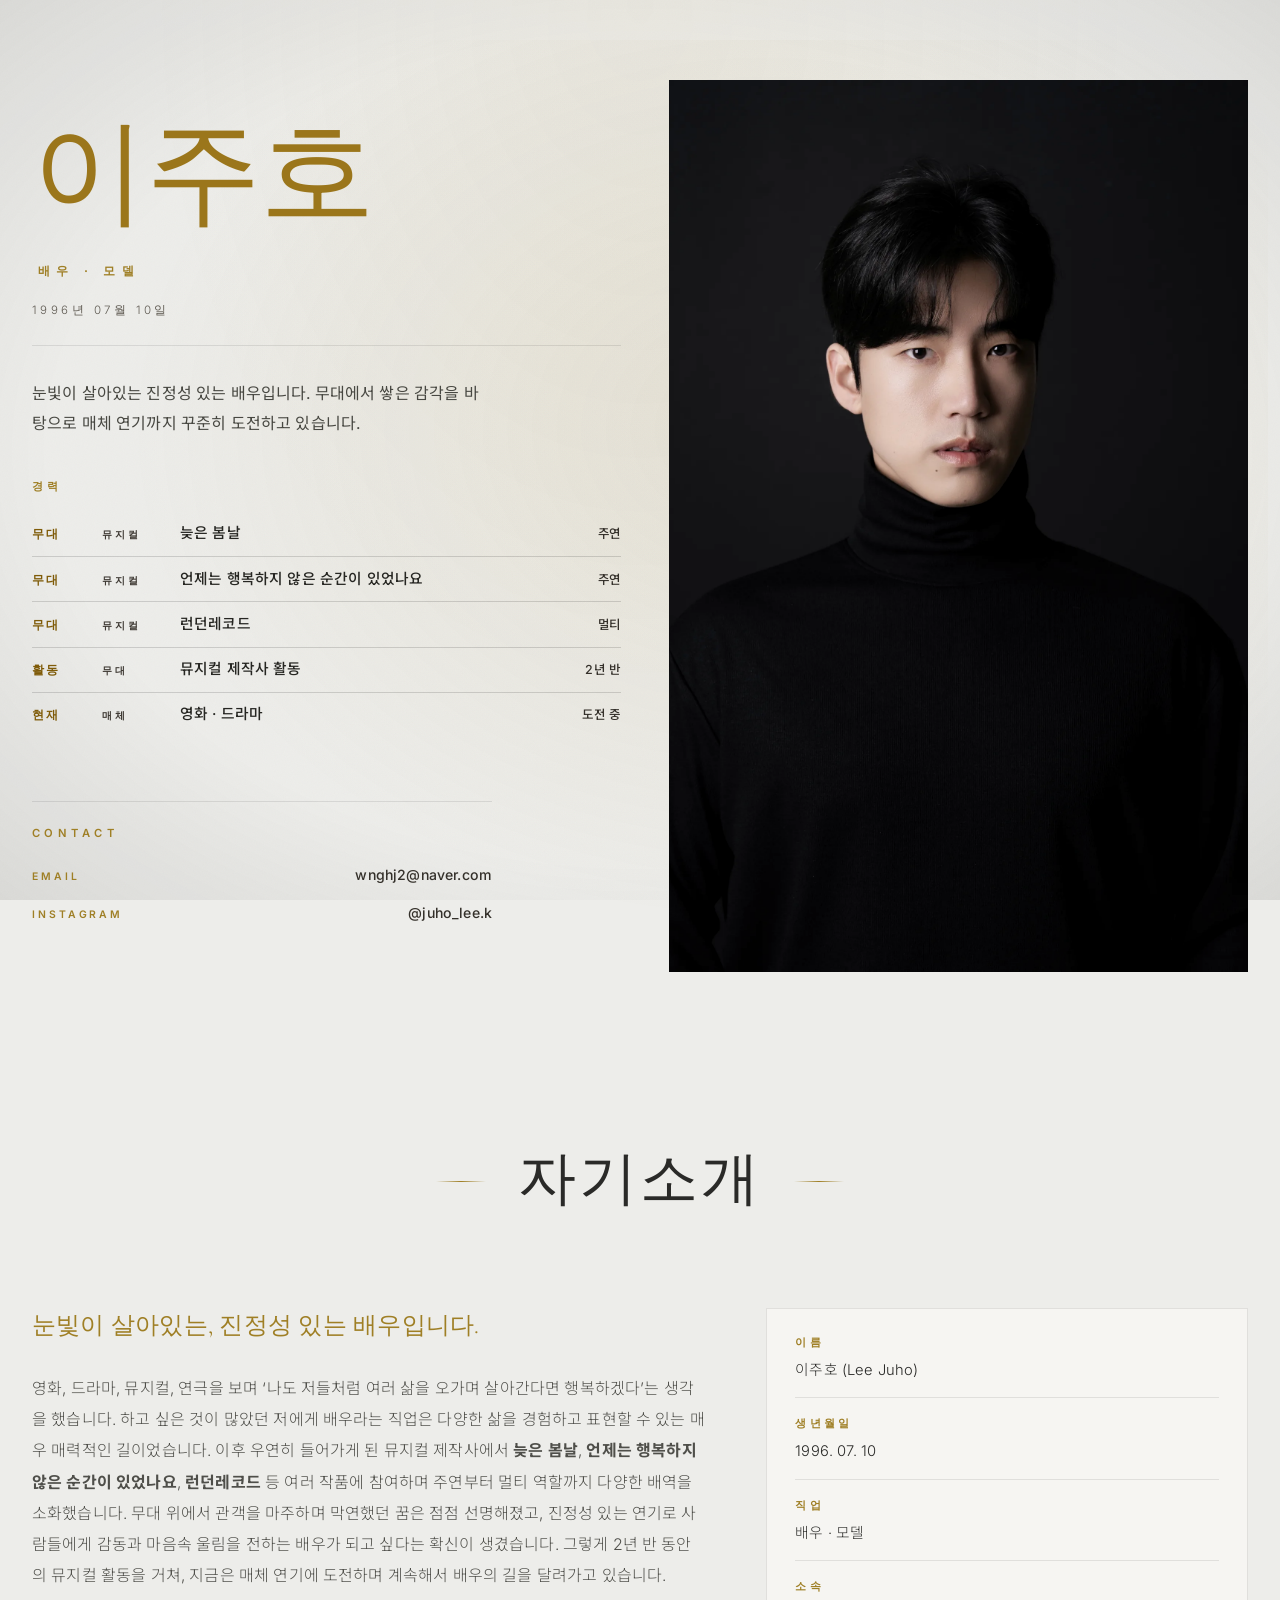
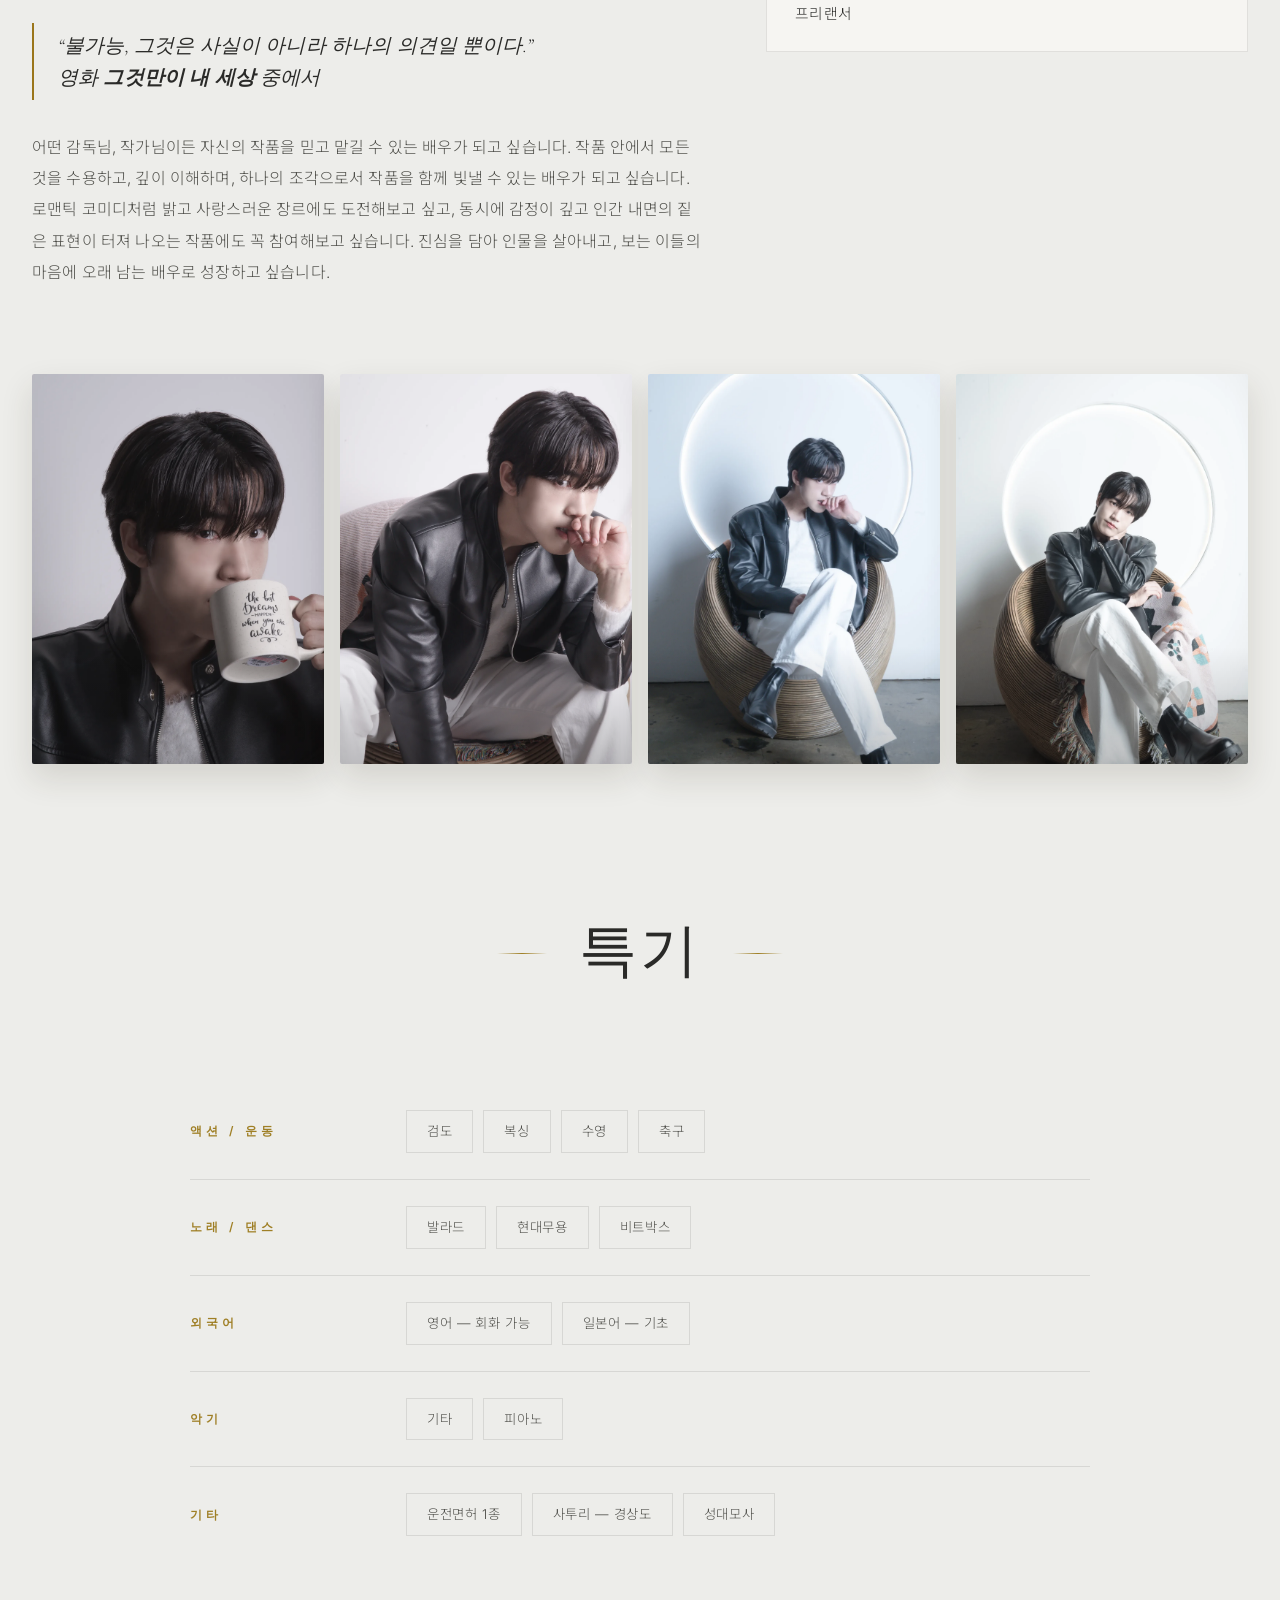
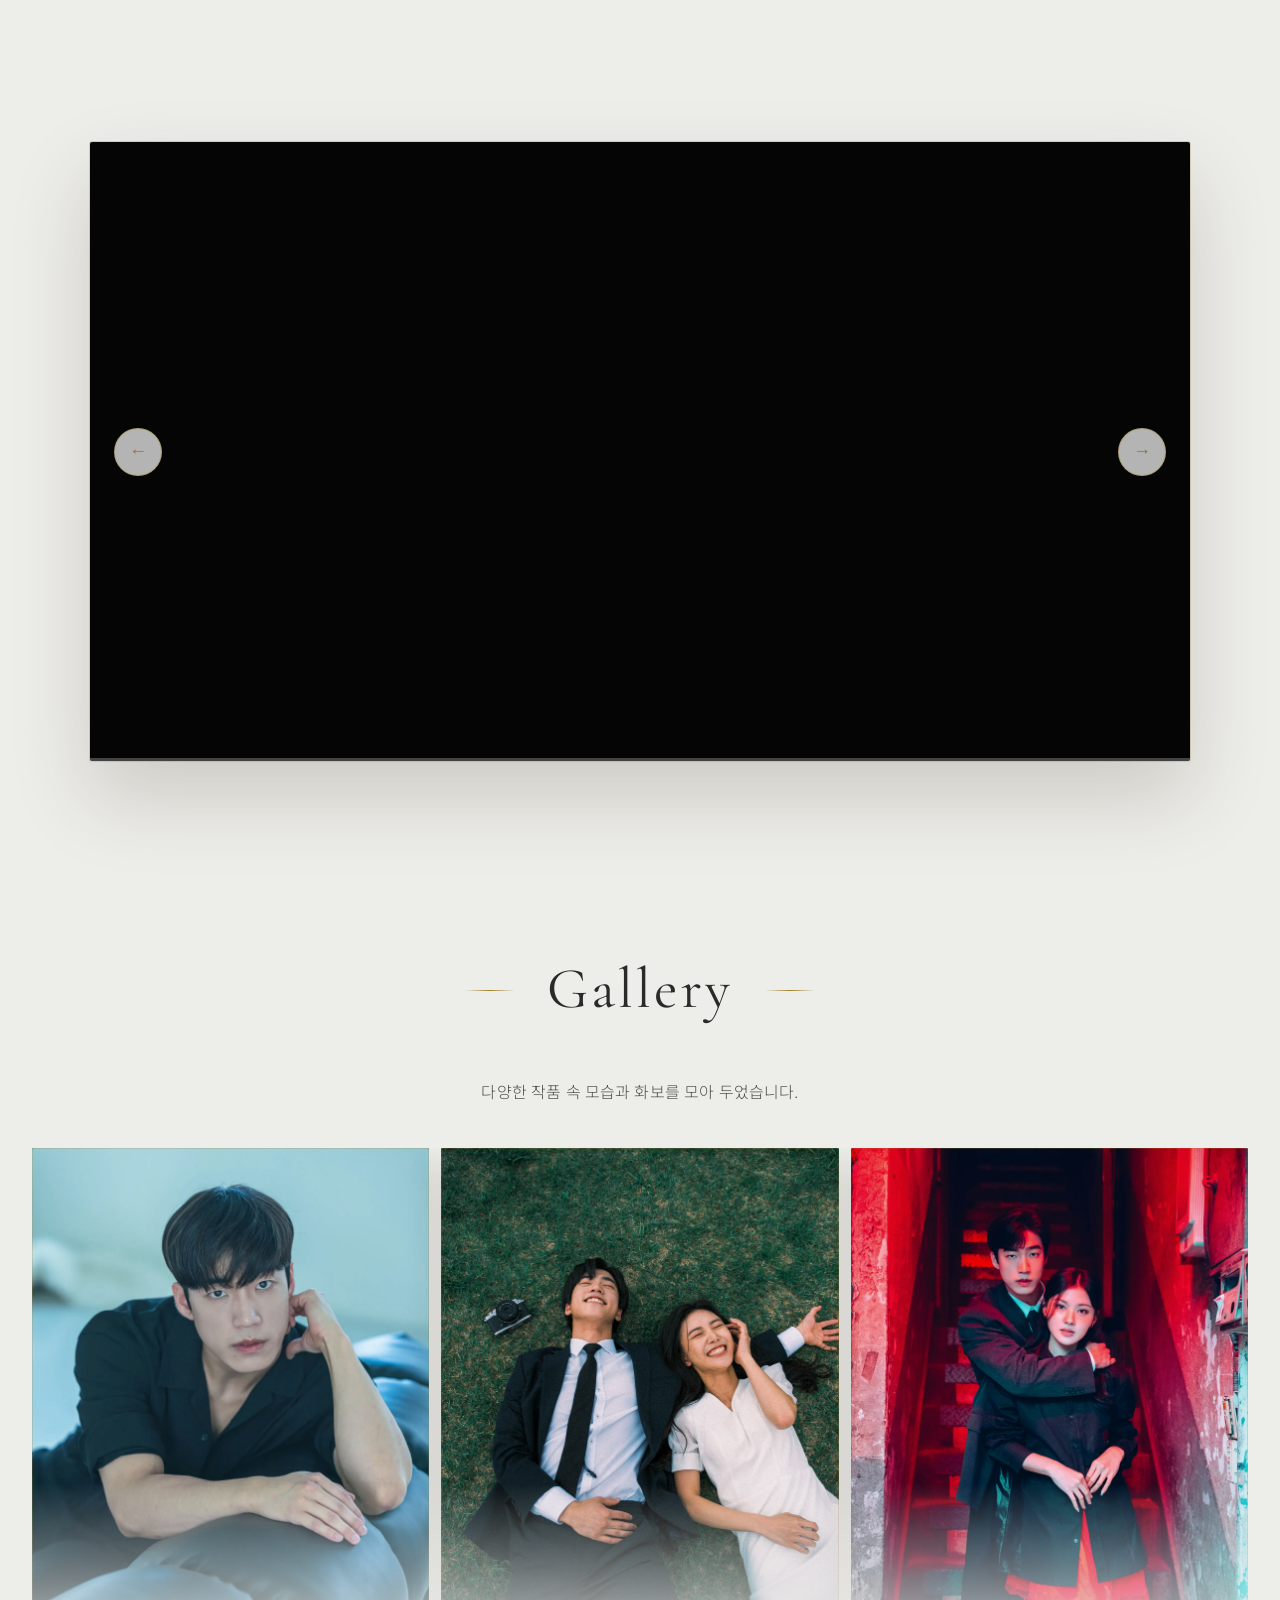
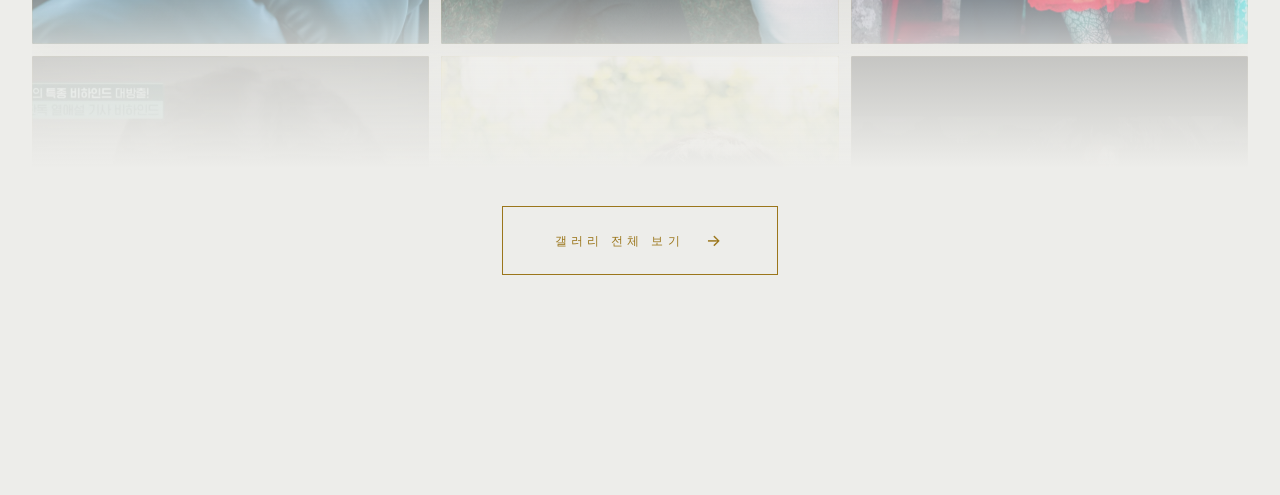
==== commit df1f401e: "-" ====
--- a/index.html
+++ b/index.html
@@ -2,10 +2,12 @@
 
 <html>
 	<head>
+		<!-- JSON 위치: data/profile.json -> pageTitle (스크립트 로드 후 문서 제목으로 적용) -->
 		<title>배우 이주호</title>
 		<meta charset="utf-8" />
 		<meta name="viewport" content="width=device-width, initial-scale=1, user-scalable=no" />
-		<link rel="stylesheet" href="assets/css/main.css" />
+		<link rel="stylesheet" href="assets/css/main.css?v=20260517-mobile7" />
+		<link rel="stylesheet" href="assets/css/mobile.css?v=20260517-mobile7" />
 	</head>
 	<body class="is-preload">
 
@@ -16,172 +18,73 @@
 						<!-- Panel (Banner) -->
 							<section class="panel banner">
 								<div class="profile-card">
-									<div class="sparkles" aria-hidden="true">
-										<span></span><span></span><span></span><span></span><span></span><span></span>
-									</div>
-									<div class="info">
-										<h1 class="name">이주호</h1>
-										<p class="role">배우 · 모델</p>
-										<p class="meta">1996년 07월 10일</p>
-										<p class="bio">연기와 표현을 사랑하는 배우입니다. 무대와 스크린을 넘나들며 진실된 연기를 추구합니다.</p>
-										<h3>경력</h3>
-										<ul class="experience">
-											<li>
-												<span class="ex-year">[2024]</span>
-												<span class="ex-type">연극</span>
-												<span class="ex-title">[작품명]</span>
-												<span class="ex-role">[주연]</span>
-											</li>
-											<li>
-												<span class="ex-year">[2023]</span>
-												<span class="ex-type">드라마</span>
-												<span class="ex-title">[작품명]</span>
-												<span class="ex-role">[조연]</span>
-											</li>
-											<li>
-												<span class="ex-year">[2022]</span>
-												<span class="ex-type">영화</span>
-												<span class="ex-title">[작품명]</span>
-												<span class="ex-role">[단역]</span>
-											</li>
-											<li>
-												<span class="ex-year">[2021]</span>
-												<span class="ex-type">광고</span>
-												<span class="ex-title">[브랜드명]</span>
-												<span class="ex-role">[모델]</span>
-											</li>
-											<li>
-												<span class="ex-year">[2019]</span>
-												<span class="ex-type">단편</span>
-												<span class="ex-title">[작품명]</span>
-												<span class="ex-role">[주연]</span>
-											</li>
-										</ul>
-										<a href="gallery.html" class="ex-more">전체 필모그래피 →</a>
-										<div class="socials">
-											<a href="#" class="instagram" aria-label="instagram">
-												<svg xmlns="http://www.w3.org/2000/svg" class="instagram-icon" viewBox="0 0 16 16" width="28" height="28" fill="currentColor">
-													<path d="M8 0C5.829 0 5.556.01 4.703.048 3.85.088 3.269.222 2.76.42a3.9 3.9 0 0 0-1.417.923A3.9 3.9 0 0 0 .42 2.76C.222 3.268.087 3.85.048 4.7.01 5.555 0 5.827 0 8.001c0 2.172.01 2.444.048 3.297.04.852.174 1.433.372 1.942.205.526.478.972.923 1.417.444.445.89.719 1.416.923.51.198 1.09.333 1.942.372C5.555 15.99 5.827 16 8 16s2.444-.01 3.298-.048c.851-.04 1.434-.174 1.943-.372a3.9 3.9 0 0 0 1.416-.923c.445-.445.718-.891.923-1.417.197-.509.332-1.09.372-1.942C15.99 10.445 16 10.173 16 8s-.01-2.445-.048-3.299c-.04-.851-.175-1.433-.372-1.941a3.9 3.9 0 0 0-.923-1.417A3.9 3.9 0 0 0 13.24.42c-.51-.198-1.092-.333-1.943-.372C10.443.01 10.172 0 7.998 0zm-.717 1.442h.718c2.136 0 2.389.007 3.232.046.78.035 1.204.166 1.486.275.373.145.64.319.92.599s.453.546.598.92c.11.281.24.705.275 1.485.039.843.047 1.096.047 3.231s-.008 2.389-.047 3.232c-.035.78-.166 1.203-.275 1.485a2.5 2.5 0 0 1-.599.919c-.28.28-.546.453-.92.598-.28.11-.704.24-1.485.276-.843.038-1.096.047-3.232.047s-2.39-.009-3.233-.047c-.78-.036-1.203-.166-1.485-.276a2.5 2.5 0 0 1-.92-.598 2.5 2.5 0 0 1-.6-.92c-.109-.281-.24-.705-.275-1.485-.038-.843-.046-1.096-.046-3.233s.008-2.388.046-3.231c.036-.78.166-1.204.276-1.486.145-.373.319-.64.599-.92s.546-.453.92-.598c.282-.11.705-.24 1.485-.276.738-.034 1.024-.044 2.515-.045zm4.988 1.328a.96.96 0 1 0 0 1.92.96.96 0 0 0 0-1.92m-4.27 1.122a4.109 4.109 0 1 0 0 8.217 4.109 4.109 0 0 0 0-8.217m0 1.441a2.667 2.667 0 1 1 0 5.334 2.667 2.667 0 0 1 0-5.334"/>
-												</svg>
-											</a>
-											<a href="#contact" class="button">Contact</a>
+										<div class="sparkles" aria-hidden="true">
+											<span></span><span></span><span></span><span></span><span></span><span></span>
 										</div>
-									</div>
+										<div class="info">
+												<!-- JSON 위치: data/profile.json -> heroName, heroRole, heroBirthDate, heroBio -->
+												<h1 class="name" data-profile="heroName"></h1>
+												<p class="role" data-profile="heroRole"></p>
+												<p class="meta" data-profile="heroBirthDate"></p>
+											<p class="bio" data-profile="heroBio"></p>
+											<h3>경력</h3>
+											<!-- JSON 위치: data/profile.json -> experiences -->
+											<ul class="experience" data-profile-list="experiences"></ul>
+											<div class="hero-contact" id="contact">
+												<h3>Contact</h3>
+												<!-- JSON 위치: data/profile.json -> contact.email, contact.instagram / links.instagram -->
+												<p>
+													<span>Email</span>
+													<a data-profile="contact.email" data-link="email"></a>
+												</p>
+												<p>
+													<span>Instagram</span>
+													<a data-profile="contact.instagram" data-link="instagram" target="_blank" rel="noopener"></a>
+												</p>
+											</div>
+										</div>
 									<div class="avatar">
-										<img src="images/pic01.webp" alt="프로필 사진" />
+										<!-- JSON 위치: data/profile.json -> heroImage -->
+										<img data-profile-src="heroImage" alt="프로필 사진" />
 									</div>
 								</div>
 							</section>
 						<!-- Panel (Spot) — About -->
-							<section class="panel spot large left about">
-								<div class="content span-5">
-									<h2 class="major">자기소개</h2>
-								</div>
-								<div class="about-grid">
-									<div class="about-text">
-										<p class="lead">[한 줄로 자신을 표현하는 헤드라인을 입력하세요]</p>
-										<p>[배우로서의 여정과 시작 — 어떻게 연기를 시작했는지, 무엇에 끌렸는지, 어떤 작품과 무대를 거쳐 왔는지 1문단 분량으로 자유롭게 작성합니다.]</p>
-										<blockquote class="pull-quote">"[내가 연기를 통해 전하고 싶은 한 문장, 또는 좋아하는 대사 · 연기 철학]"</blockquote>
-										<p>[앞으로 어떤 배우가 되고 싶은지, 도전해 보고 싶은 장르 · 역할 · 작품의 결을 1문단으로 정리합니다.]</p>
+								<section class="panel spot large left about">
+									<div class="content span-5">
+										<h2 class="major">자기소개</h2>
 									</div>
-									<dl class="about-facts">
-										<dt>이름</dt>
-										<dd>이주호 (Lee Juho)</dd>
-										<dt>생년월일</dt>
-										<dd>1996. 07. 10</dd>
-										<dt>직업</dt>
-										<dd>배우 · 모델</dd>
-										<dt>소속</dt>
-										<dd>[소속사 또는 프리랜서]</dd>
-										<dt>데뷔</dt>
-										<dd>[데뷔 연도 / 작품]</dd>
-									</dl>
+									<div class="about-grid">
+										<div class="about-text">
+											<!-- JSON 위치: data/profile.json -> about.headline, about.journey, about.quote, about.quoteSource, about.future -->
+											<p class="lead" data-profile="about.headline"></p>
+											<p data-profile-html="about.journey"></p>
+											<blockquote class="pull-quote"><span data-profile="about.quote"></span><br /><span data-profile-html="about.quoteSource"></span></blockquote>
+											<p data-profile-html="about.future"></p>
+										</div>
+											<!-- JSON 위치: data/profile.json -> facts -->
+											<dl class="about-facts" data-profile-list="facts"></dl>
+									</div>
+								<div class="image filtered tinted" data-position="top right">
+									<img src="images/about/about-portrait-02.webp" alt="" />
 								</div>
 								<div class="image filtered tinted" data-position="top right">
-									<img src="images/pic02.webp" alt="" />
+									<img src="images/about/about-portrait-04.webp" alt="" />
 								</div>
 								<div class="image filtered tinted" data-position="top right">
-									<img src="images/pic04.webp" alt="" />
+									<img src="images/about/about-portrait-03.webp" alt="" />
 								</div>
 								<div class="image filtered tinted" data-position="top right">
-									<img src="images/pic03.webp" alt="" />
-								</div>
-								<div class="image filtered tinted" data-position="top right">
-									<img src="images/pic05.webp" alt="" />
+									<img src="images/about/about-portrait-05.webp" alt="" />
 								</div>
 							</section>
-
-						<!-- Panel — Contact -->
-							<section class="panel contact" id="contact">
-								<div class="intro">
-									<h2 class="major">Contact</h2>
-								</div>
-								<div class="contact-card">
-									<p class="contact-line">
-										<span>Email</span>
-										<a href="mailto:[email@example.com]">[email@example.com]</a>
-									</p>
-									<p class="contact-line">
-										<span>Instagram</span>
-										<a href="#" target="_blank" rel="noopener">@[instagram_handle]</a>
-									</p>
-									<p class="contact-line">
-										<span>소속 / 매니저</span>
-										<span>[소속사 또는 매니저 연락처]</span>
-									</p>
-									<p class="contact-line">
-										<span>문의</span>
-										<span>[캐스팅 및 협업 문의 환영]</span>
-									</p>
-								</div>
-							</section>
-
 						<!-- Panel — Skills (특기) -->
 							<section class="panel skills">
 								<div class="intro">
 									<h2 class="major">특기</h2>
 								</div>
-								<div class="skill-groups">
-									<div class="skill-group">
-										<h3>액션 / 운동</h3>
-										<ul class="chips">
-											<li>[검도]</li>
-											<li>[복싱]</li>
-											<li>[수영]</li>
-											<li>[축구]</li>
-										</ul>
-									</div>
-									<div class="skill-group">
-										<h3>노래 / 댄스</h3>
-										<ul class="chips">
-											<li>[발라드]</li>
-											<li>[현대무용]</li>
-											<li>[비트박스]</li>
-										</ul>
-									</div>
-									<div class="skill-group">
-										<h3>외국어</h3>
-										<ul class="chips">
-											<li>[영어 — 회화 가능]</li>
-											<li>[일본어 — 기초]</li>
-										</ul>
-									</div>
-									<div class="skill-group">
-										<h3>악기</h3>
-										<ul class="chips">
-											<li>[기타]</li>
-											<li>[피아노]</li>
-										</ul>
-									</div>
-									<div class="skill-group">
-										<h3>기타</h3>
-										<ul class="chips">
-											<li>[운전면허 1종]</li>
-											<li>[사투리 — 경상도]</li>
-											<li>[성대모사]</li>
-										</ul>
-									</div>
-								</div>
+								<!-- JSON 위치: data/profile.json -> skills -->
+								<div class="skill-groups" data-profile-list="skills"></div>
 							</section>
 
 						<!-- Panel (Spotlight) -->
@@ -189,25 +92,13 @@
 							<div class="video-slider">
 								<!-- 비디오 슬라이드 -->
 								<div class="video-slide active">
-									<video src="videos/pic01.mp4" autoplay muted playsinline></video>
-									<div class="video-caption">
-										<span class="video-tag">Reel 01</span>
-										<h4>[작품명 / 장면 설명]</h4>
-									</div>
+									<video src="videos/optimized/reel-01.mp4" autoplay muted playsinline></video>
 								</div>
 								<div class="video-slide">
-									<video src="videos/pic02.mp4" autoplay muted playsinline></video>
-									<div class="video-caption">
-										<span class="video-tag">Reel 02</span>
-										<h4>[작품명 / 장면 설명]</h4>
-									</div>
+									<video src="videos/optimized/reel-02.mp4" autoplay muted playsinline></video>
 								</div>
 								<div class="video-slide">
-									<video src="videos/pic03.mp4" autoplay muted playsinline></video>
-									<div class="video-caption">
-										<span class="video-tag">Reel 03</span>
-										<h4>[작품명 / 장면 설명]</h4>
-									</div>
+									<video src="videos/optimized/reel-03.mp4" autoplay muted playsinline></video>
 								</div>
 							
 								<!-- 좌측 버튼 -->
@@ -228,7 +119,10 @@
 								<h2 class="major">Gallery</h2>
 								<p>다양한 작품 속 모습과 화보를 모아 두었습니다.</p>
 							</div>
-							<a href="gallery.html" class="gallery-link" aria-label="갤러리 전체 보기">
+							<!-- JSON 위치: data/gallery.json -> sections 안의 대표 이미지 -->
+							<div class="gallery-preview" data-gallery-preview></div>
+							<!-- JSON 위치: data/profile.json -> links.filmography -->
+							<a class="gallery-link" aria-label="갤러리 전체 보기" data-link="filmography">
 								<span class="gallery-link-label">갤러리 전체 보기</span>
 								<span class="gallery-link-arrow">→</span>
 							</a>
@@ -243,6 +137,6 @@
 				</div>
 
 		<!-- Scripts -->
-		<script src="assets/script/script.js"></script>
+		<script src="assets/script/index.js?v=20260517-mobile7"></script>
 	</body>
-</html>+</html>
--- a/assets/css/main.css
+++ b/assets/css/main.css
@@ -10,10 +10,10 @@
     --bg-2: #e3e2de;
     --line: rgba(0, 0, 0, 0.09);
     --text: #2a2a28;
-    --text-mute: #6b6b66;
-    --text-dim: #989590;
-    --gold: #a8852c;
-    --gold-soft: #b89a4c;
+    --text-mute: #4f4f4a;
+    --text-dim: #68645f;
+    --gold: #9b761b;
+    --gold-soft: #9f7f25;
     --gold-glow: rgba(168, 133, 44, 0.18);
     --accent: #c9a35e;
 }
@@ -38,8 +38,8 @@
     position: fixed;
     inset: 0;
     pointer-events: none;
-    z-index: 9999;
-    opacity: 0.06;
+    z-index: 0;
+    opacity: 0.035;
     mix-blend-mode: multiply;
     background-image: url("data:image/svg+xml;utf8,<svg xmlns='http://www.w3.org/2000/svg' width='200' height='200'><filter id='n'><feTurbulence type='fractalNoise' baseFrequency='0.9' numOctaves='2' stitchTiles='stitch'/></filter><rect width='100%25' height='100%25' filter='url(%23n)'/></svg>");
 }
@@ -50,7 +50,7 @@
     position: fixed;
     inset: 0;
     pointer-events: none;
-    z-index: 9998;
+    z-index: 0;
     background:
         radial-gradient(ellipse at 50% 0%, rgba(168, 133, 44, 0.05), transparent 55%),
         radial-gradient(ellipse at center, transparent 65%, rgba(0, 0, 0, 0.08) 100%);
@@ -70,6 +70,8 @@
    Layout
    ========================================================== */
 #page-wrapper {
+    position: relative;
+    z-index: 1;
     width: 100%;
     max-width: 1280px;
     margin: 0 auto;
@@ -123,6 +125,7 @@
     flex-direction: column;
     justify-content: center;
     z-index: 2;
+    background: transparent;
 }
 
 .profile-card .info .name {
@@ -144,7 +147,7 @@
 .profile-card .info .role {
     font-family: 'Inter', sans-serif;
     font-size: 0.78rem;
-    font-weight: 500;
+    font-weight: 600;
     text-transform: uppercase;
     letter-spacing: 0.5em;
     color: var(--gold-soft);
@@ -156,7 +159,7 @@
 .profile-card .info .meta {
     font-family: 'Inter', sans-serif;
     font-size: 0.72rem;
-    color: var(--text-dim);
+    color: #5f5a52;
     letter-spacing: 0.3em;
     text-transform: uppercase;
     margin-bottom: 2rem;
@@ -167,11 +170,21 @@
 
 .profile-card .info .bio {
     font-size: 1rem;
-    color: var(--text-mute);
+    color: #484842;
+    font-weight: 400;
     margin-bottom: 2.4rem;
     max-width: 460px;
     line-height: 1.9;
     animation: fadeUp 1.6s ease-out 0.5s both;
+}
+
+.profile-card .info .role,
+.profile-card .info .meta,
+.profile-card .info .bio,
+.profile-card .experience,
+.profile-card .socials {
+    opacity: 1;
+    animation: none;
 }
 
 .profile-card .info h3 {
@@ -193,10 +206,11 @@
 
 .profile-card .experience li {
     font-family: 'Inter', 'Noto Sans KR', sans-serif;
-    color: var(--text-mute);
+    color: #4d4d47;
     font-size: 0.92rem;
+    font-weight: 400;
     padding: 0.6rem 0;
-    border-bottom: 1px solid var(--line);
+    border-bottom: 1px solid rgba(0, 0, 0, 0.14);
     display: grid;
     grid-template-columns: 56px 64px 1fr auto;
     gap: 14px;
@@ -205,6 +219,49 @@
 
 .profile-card .experience li:last-child { border-bottom: none; }
 
+.profile-card .hero-contact {
+    max-width: 460px;
+    margin-top: 1.6rem;
+    padding-top: 1.4rem;
+    border-top: 1px solid var(--line);
+}
+
+.profile-card .hero-contact h3 {
+    margin-bottom: 0.75rem;
+}
+
+.profile-card .hero-contact p {
+    display: flex;
+    justify-content: space-between;
+    align-items: baseline;
+    gap: 18px;
+    padding: 0.45rem 0;
+    margin: 0;
+}
+
+.profile-card .hero-contact span {
+    font-family: 'Inter', sans-serif;
+    font-size: 0.65rem;
+    font-weight: 600;
+    color: var(--gold-soft);
+    letter-spacing: 0.28em;
+    text-transform: uppercase;
+    flex-shrink: 0;
+}
+
+.profile-card .hero-contact a {
+    font-family: 'Inter', 'Noto Sans KR', sans-serif;
+    font-size: 0.88rem;
+    font-weight: 500;
+    color: #34302a;
+    text-align: right;
+    transition: color 0.3s ease;
+}
+
+.profile-card .hero-contact a:hover {
+    color: var(--gold);
+}
+
 @keyframes fadeUp {
     from { opacity: 0; transform: translateY(16px); }
     to   { opacity: 1; transform: translateY(0); }
@@ -214,28 +271,17 @@
 .profile-card .avatar {
     position: relative;
     overflow: hidden;
-    border-radius: 2px;
-    box-shadow:
-        0 28px 60px rgba(60, 50, 30, 0.18),
-        0 0 0 1px rgba(168, 133, 44, 0.25);
+    border-radius: 0;
+    box-shadow: none;
     animation: avatarReveal 1.8s cubic-bezier(0.2, 0.8, 0.2, 1) both;
 }
 
 .profile-card .avatar::after {
-    content: '';
-    position: absolute;
-    inset: 0;
-    background: linear-gradient(180deg, transparent 65%, rgba(0, 0, 0, 0.20) 100%);
-    pointer-events: none;
+    display: none;
 }
 
 .profile-card .avatar::before {
-    content: '';
-    position: absolute;
-    inset: 12px;
-    border: 1px solid rgba(168, 133, 44, 0.40);
-    pointer-events: none;
-    z-index: 2;
+    display: none;
 }
 
 .profile-card .avatar img {
@@ -267,7 +313,7 @@
 }
 
 .socials a.instagram {
-    color: var(--text-mute);
+    color: #555149;
     transition: color 0.3s ease, transform 0.3s ease;
 }
 
@@ -468,17 +514,8 @@
 
 .video-slider::before,
 .video-slider::after {
-    content: '';
-    position: absolute;
-    left: 0;
-    right: 0;
-    height: 60px;
-    background: var(--bg-2);
-    z-index: 5;
-    pointer-events: none;
-}
-.video-slider::before { top: 0; }
-.video-slider::after  { bottom: 0; }
+    display: none;
+}
 
 .video-slide {
     display: none;
@@ -501,7 +538,8 @@
 .video-slider video {
     width: 100%;
     height: 100%;
-    object-fit: cover;
+    object-fit: contain;
+    background: #050505;
     border-radius: 0;
 }
 
@@ -530,12 +568,12 @@
 button.prev { left: 24px; }
 button.next { right: 24px; }
 
-/* 재생 진행 바 — 영상 가시 영역 하단(시네마틱 바 위)에 얇게 */
+/* 재생 진행 바 — 16:9 영상 영역 하단 */
 .video-progress {
     position: absolute;
     left: 0;
     right: 0;
-    bottom: 60px;
+    bottom: 0;
     height: 3px;
     background: rgba(255, 255, 255, 0.25);
     z-index: 7;
@@ -683,27 +721,31 @@
    ========================================================== */
 .profile-card .experience li .ex-year {
     font-family: 'Inter', sans-serif;
-    color: var(--gold-soft);
+    color: #7f5b08 !important;
     font-size: 0.75rem;
+    font-weight: 700;
     letter-spacing: 0.2em;
 }
 
 .profile-card .experience li .ex-type {
     font-family: 'Inter', sans-serif;
-    color: var(--text-dim);
+    color: #3f3a34 !important;
     font-size: 0.65rem;
+    font-weight: 600;
     letter-spacing: 0.3em;
     text-transform: uppercase;
 }
 
 .profile-card .experience li .ex-title {
-    color: var(--text);
+    color: #262622 !important;
     font-size: 0.92rem;
+    font-weight: 500;
 }
 
 .profile-card .experience li .ex-role {
-    color: var(--text-mute);
+    color: #34302a !important;
     font-size: 0.78rem;
+    font-weight: 500;
     letter-spacing: 0.05em;
     text-align: right;
 }
@@ -1091,6 +1133,61 @@
     font-size: 1rem;
 }
 
+.gallery-preview {
+    position: relative;
+    display: grid;
+    grid-template-columns: repeat(3, minmax(0, 1fr));
+    gap: 12px;
+    max-height: 620px;
+    margin: 0 auto 38px;
+    overflow: hidden;
+}
+
+.gallery-preview::after {
+    content: '';
+    position: absolute;
+    left: 0;
+    right: 0;
+    bottom: 0;
+    height: 46%;
+    pointer-events: none;
+    background: linear-gradient(180deg, rgba(237, 237, 234, 0) 0%, rgba(237, 237, 234, 0.82) 58%, var(--bg-0) 100%);
+    z-index: 3;
+}
+
+.gallery-preview-card {
+    display: block;
+    position: relative;
+    grid-column: auto;
+    grid-row: auto;
+    aspect-ratio: 4 / 5;
+    overflow: hidden;
+    background: #080807;
+    border-radius: 2px;
+    box-shadow: 0 16px 36px rgba(60, 50, 30, 0.14);
+}
+
+.gallery-preview-card img {
+    width: 100%;
+    height: 100%;
+    object-fit: cover;
+    filter: grayscale(0.08) brightness(0.98) contrast(1.02);
+    transition: transform 0.8s ease, filter 0.5s ease;
+}
+
+.gallery-preview-card::after {
+    content: '';
+    position: absolute;
+    inset: 0;
+    border: 1px solid rgba(168, 133, 44, 0.22);
+    pointer-events: none;
+}
+
+.gallery-preview-card:hover img {
+    filter: grayscale(0) brightness(1.02) contrast(1.04);
+    transform: scale(1.055);
+}
+
 .gallery-link {
     display: inline-flex;
     align-items: center;
@@ -1120,77 +1217,6 @@
 
 .gallery-link:hover .gallery-link-arrow {
     transform: translateX(6px);
-}
-
-/* ==========================================================
-   Gallery page (gallery.html)
-   ========================================================== */
-.gallery-page #page-wrapper {
-    padding-top: 60px;
-}
-
-.gallery-header {
-    display: flex;
-    align-items: flex-end;
-    justify-content: space-between;
-    gap: 32px;
-    padding-bottom: 28px;
-    border-bottom: 1px solid var(--line);
-    margin-bottom: 72px;
-}
-
-.gallery-back {
-    display: inline-flex;
-    align-items: center;
-    gap: 10px;
-    color: var(--text-mute);
-    font-family: 'Inter', sans-serif;
-    font-size: 0.74rem;
-    font-weight: 500;
-    letter-spacing: 0.3em;
-    text-transform: uppercase;
-    transition: color 0.3s ease;
-}
-
-.gallery-back:hover {
-    color: var(--gold);
-}
-
-.gallery-back-arrow {
-    font-size: 1.05rem;
-    transition: transform 0.3s ease;
-    display: inline-block;
-}
-
-.gallery-back:hover .gallery-back-arrow {
-    transform: translateX(-4px);
-}
-
-.gallery-header-title {
-    text-align: right;
-}
-
-.gallery-header-title h1.major {
-    font-family: 'Cormorant Garamond', 'Noto Serif KR', serif;
-    font-size: clamp(2.2rem, 5vw, 3.2rem);
-    font-weight: 500;
-    margin: 0 0 0.3rem;
-    padding: 0;
-    display: block;
-}
-
-.gallery-header-title h1.major::before,
-.gallery-header-title h1.major::after {
-    display: none;
-}
-
-.gallery-header-title p {
-    color: var(--text-mute);
-    font-family: 'Inter', sans-serif;
-    font-size: 0.78rem;
-    letter-spacing: 0.3em;
-    text-transform: uppercase;
-    margin: 0;
 }
 
 /* ==========================================================
@@ -1279,13 +1305,6 @@
     .contact-line { gap: 16px; padding: 14px 0; }
     .contact-line a, .contact-line > span:last-child { font-size: 0.88rem; }
 
-    .gallery-header {
-        flex-direction: column;
-        align-items: flex-start;
-        gap: 20px;
-        margin-bottom: 48px;
-    }
-    .gallery-header-title { text-align: left; }
     .gallery-link { padding: 16px 36px; gap: 16px; font-size: 0.72rem; letter-spacing: 0.28em; }
 }
 
--- a/assets/css/mobile.css
+++ b/assets/css/mobile.css
@@ -0,0 +1,445 @@
+/* ==========================================================
+   Mobile-only layout overrides
+   ========================================================== */
+
+@media (max-width: 768px) {
+    html,
+    body {
+        overflow-x: hidden;
+    }
+
+    body {
+        min-width: 0;
+    }
+
+    #page-wrapper {
+        max-width: none;
+        padding: 24px 16px 72px;
+    }
+
+    .major {
+        max-width: 100%;
+        overflow-wrap: anywhere;
+    }
+
+    section,
+    .panel.banner,
+    .panel.spotlight,
+    .panel.specs,
+    .panel.skills,
+    .panel.gallery-cta {
+        margin-bottom: 72px;
+    }
+
+    .profile-card {
+        display: flex;
+        flex-direction: column;
+        gap: 22px;
+        width: 100%;
+        min-width: 0;
+    }
+
+    .profile-card::before {
+        inset: -24px -12px;
+    }
+
+    .profile-card .avatar {
+        order: -1;
+        width: 100%;
+        aspect-ratio: 4 / 5;
+        max-height: 72vh;
+        min-height: 0;
+    }
+
+    .profile-card .avatar::before {
+        display: none;
+    }
+
+    .profile-card .avatar img {
+        object-position: center top;
+    }
+
+    .profile-card .info {
+        width: 100%;
+        min-width: 0;
+        padding: 20px 4px 0;
+        align-items: stretch;
+        text-align: center;
+        overflow: visible;
+        background: transparent;
+        border: 0;
+    }
+
+    .profile-card .info .name {
+        font-size: clamp(3.25rem, 17vw, 4.8rem);
+        letter-spacing: 0;
+        overflow-wrap: anywhere;
+    }
+
+    .profile-card .info .role {
+        margin: 0.8em 0 1.2em;
+        padding-left: 0;
+        font-size: 0.7rem;
+        letter-spacing: 0.28em;
+        overflow-wrap: anywhere;
+    }
+
+    .profile-card .info .meta {
+        margin-bottom: 1.4rem;
+        padding-left: 0;
+        padding-bottom: 1.2rem;
+        font-size: 0.68rem;
+        letter-spacing: 0.18em;
+    }
+
+    .profile-card .info .bio {
+        width: 100%;
+        max-width: 18rem;
+        margin-left: auto;
+        margin-right: auto;
+        margin-bottom: 2rem;
+        font-size: 0.96rem;
+        line-height: 1.85;
+        overflow-wrap: anywhere;
+        word-break: break-all;
+    }
+
+    .profile-card .info h3 {
+        margin-bottom: 0.8rem;
+        letter-spacing: 0.28em;
+    }
+
+    .profile-card .experience {
+        width: 100%;
+        margin-bottom: 1.8rem;
+        opacity: 1 !important;
+        animation: none !important;
+    }
+
+    .profile-card .experience li {
+        grid-template-columns: 44px 1fr;
+        gap: 4px 12px;
+        padding: 0.78rem 0;
+        color: #37342f !important;
+        opacity: 1 !important;
+        animation: none !important;
+    }
+
+    .profile-card .experience li .ex-year {
+        grid-row: span 3;
+        font-size: 0.68rem;
+        letter-spacing: 0.08em;
+        color: #8a640d !important;
+    }
+
+    .profile-card .experience li .ex-type {
+        font-size: 0.66rem;
+        letter-spacing: 0.14em;
+        color: #514a42 !important;
+    }
+
+    .profile-card .experience li .ex-title {
+        min-width: 0;
+        font-size: 0.9rem;
+        line-height: 1.45;
+        overflow-wrap: anywhere;
+        word-break: keep-all;
+        color: #292823 !important;
+    }
+
+    .profile-card .experience li .ex-role {
+        grid-column: 2;
+        padding-left: 0;
+        text-align: left;
+        font-size: 0.72rem;
+        color: #4a4136 !important;
+    }
+
+    .profile-card .hero-contact {
+        max-width: 18rem;
+        margin: 1.4rem auto 0;
+        padding-top: 1.2rem;
+        width: 100%;
+    }
+
+    .profile-card .hero-contact h3 {
+        text-align: center;
+    }
+
+    .profile-card .hero-contact p {
+        flex-direction: column;
+        align-items: center;
+        gap: 2px;
+        padding: 0.55rem 0;
+    }
+
+    .profile-card .hero-contact span {
+        letter-spacing: 0.22em;
+    }
+
+    .profile-card .hero-contact a {
+        max-width: 100%;
+        text-align: center;
+        overflow-wrap: anywhere;
+    }
+
+    .panel.spot {
+        grid-template-columns: repeat(2, minmax(0, 1fr));
+        gap: 10px;
+    }
+
+    .panel.spot .content,
+    .about-grid {
+        grid-column: 1 / -1;
+    }
+
+    .about-grid {
+        grid-template-columns: 1fr;
+        gap: 24px;
+        margin-bottom: 20px;
+        min-width: 0;
+    }
+
+    .about-text p {
+        font-size: 0.96rem;
+        line-height: 1.9;
+        word-break: keep-all;
+        overflow-wrap: anywhere;
+    }
+
+    .about-text .lead {
+        font-size: 1.3rem;
+        line-height: 1.45;
+    }
+
+    .about-text .pull-quote {
+        margin: 1.6rem 0;
+        padding-left: 1rem;
+        font-size: 1.05rem;
+    }
+
+    .about-facts {
+        padding: 20px;
+    }
+
+    .about-facts dt,
+    .about-facts dd {
+        overflow-wrap: anywhere;
+    }
+
+    .panel.spot .image {
+        aspect-ratio: 4 / 5;
+        min-height: 0;
+    }
+
+    .spec-grid {
+        grid-template-columns: repeat(2, minmax(0, 1fr));
+    }
+
+    .spec-item {
+        padding: 24px 10px;
+    }
+
+    .spec-item dt {
+        letter-spacing: 0.26em;
+    }
+
+    .spec-item dd {
+        font-size: 1.72rem;
+    }
+
+    .skill-group {
+        grid-template-columns: 1fr;
+        gap: 12px;
+        padding: 22px 0;
+    }
+
+    .skill-group h3 {
+        letter-spacing: 0.24em;
+        overflow-wrap: anywhere;
+    }
+
+    .chips {
+        gap: 8px;
+    }
+
+    .chips li {
+        padding: 8px 13px;
+        font-size: 0.8rem;
+        line-height: 1.35;
+    }
+
+    .panel.spotlight {
+        padding: 8px 0;
+    }
+
+    .video-slider {
+        width: calc(100vw - 24px);
+        max-width: none;
+        aspect-ratio: 16 / 9;
+        margin-left: 50%;
+        transform: translateX(-50%);
+        background: #050505;
+        box-shadow:
+            0 18px 42px rgba(60, 50, 30, 0.2),
+            0 0 0 1px rgba(168, 133, 44, 0.22);
+    }
+
+    .video-slider::before,
+    .video-slider::after {
+        display: none;
+    }
+
+    .video-slider video {
+        object-fit: contain;
+        background: #050505;
+    }
+
+    button.slide-button,
+    button.prev,
+    button.next {
+        top: auto;
+        bottom: 12px;
+        width: 42px;
+        height: 42px;
+        transform: none;
+        background: rgba(255, 255, 255, 0.78);
+    }
+
+    button.prev {
+        left: 12px;
+    }
+
+    button.next {
+        right: 12px;
+    }
+
+    .video-progress {
+        bottom: 0;
+        height: 3px;
+    }
+
+    .video-caption {
+        left: 12px;
+        right: 12px;
+        bottom: 60px;
+        max-width: none;
+        padding: 10px 14px 12px;
+    }
+
+    .video-caption h4 {
+        font-size: 1rem;
+    }
+
+    .video-tag {
+        font-size: 0.56rem;
+        letter-spacing: 0.24em;
+    }
+
+    .contact-card {
+        padding: 28px 20px;
+    }
+
+    .contact-line {
+        align-items: flex-start;
+        gap: 8px;
+        flex-direction: column;
+        padding: 16px 0;
+    }
+
+    .contact-line a,
+    .contact-line > span:last-child {
+        max-width: 100%;
+        text-align: left;
+        font-size: 0.9rem;
+        overflow-wrap: anywhere;
+    }
+
+    .gallery-link {
+        width: 100%;
+        justify-content: center;
+        padding: 16px 20px;
+        gap: 14px;
+        letter-spacing: 0.18em;
+    }
+
+    .gallery-preview {
+        grid-template-columns: repeat(2, minmax(0, 1fr));
+        gap: 8px;
+        max-height: 500px;
+        margin-bottom: 28px;
+        width: 100%;
+    }
+
+    .gallery-preview::after {
+        height: 38%;
+    }
+
+    .gallery-preview-card.is-1,
+    .gallery-preview-card.is-2,
+    .gallery-preview-card.is-3,
+    .gallery-preview-card.is-4,
+    .gallery-preview-card.is-5,
+    .gallery-preview-card.is-6 {
+        grid-column: span 1;
+        grid-row: auto;
+        aspect-ratio: 4 / 5;
+    }
+
+}
+
+@media (max-width: 480px) {
+    #page-wrapper {
+        padding: 18px 12px 64px;
+    }
+
+    section,
+    .panel.banner,
+    .panel.spotlight,
+    .panel.specs,
+    .panel.skills,
+    .panel.gallery-cta {
+        margin-bottom: 64px;
+    }
+
+    .profile-card {
+        gap: 18px;
+    }
+
+    .profile-card .info {
+        padding: 24px 16px;
+    }
+
+    .profile-card .avatar {
+        max-height: 68vh;
+    }
+
+    .profile-card .info .role {
+        letter-spacing: 0.22em;
+    }
+
+    .profile-card .info .meta {
+        letter-spacing: 0.14em;
+    }
+
+    .profile-card .experience li {
+        grid-template-columns: 40px 1fr;
+    }
+
+    .panel.spot {
+        gap: 8px;
+    }
+
+    .major {
+        font-size: clamp(2rem, 13vw, 3rem);
+    }
+
+    .major::before,
+    .major::after {
+        display: none;
+    }
+
+    .video-slider {
+        width: calc(100vw - 16px);
+    }
+}
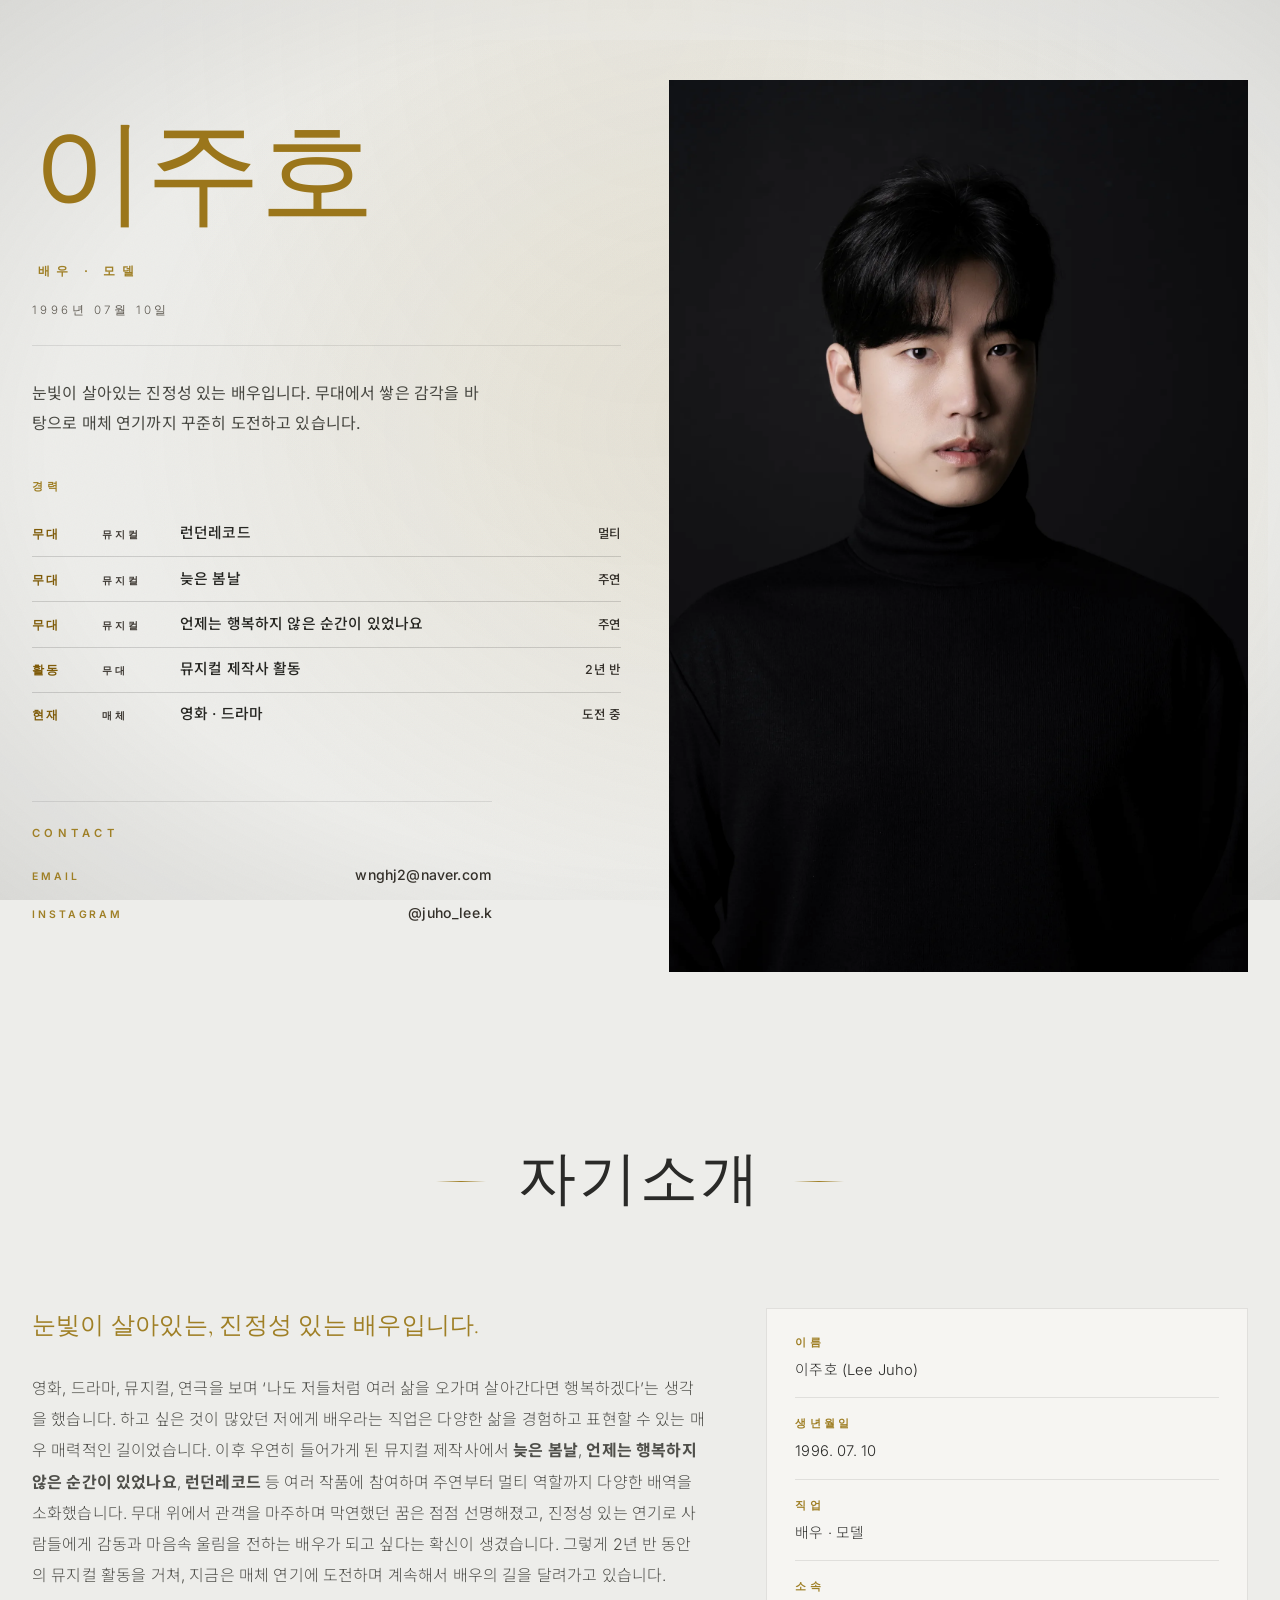
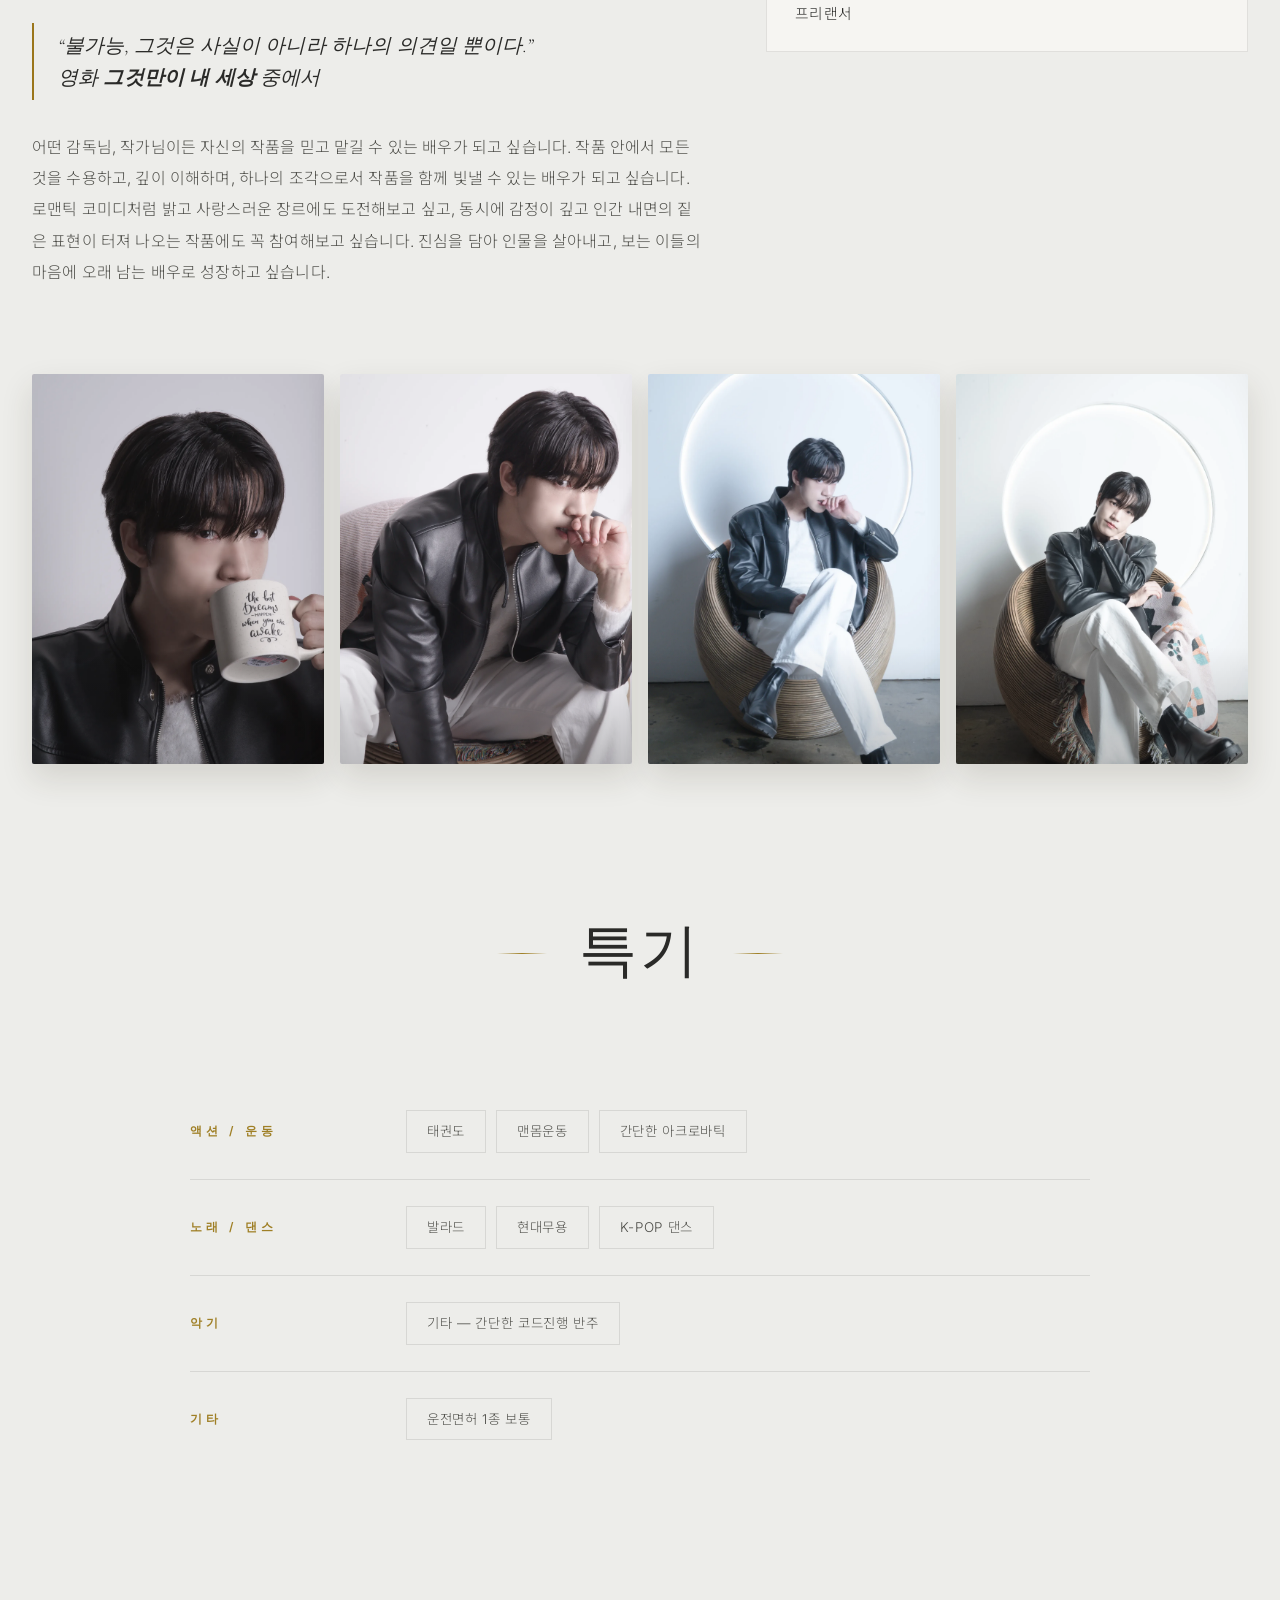
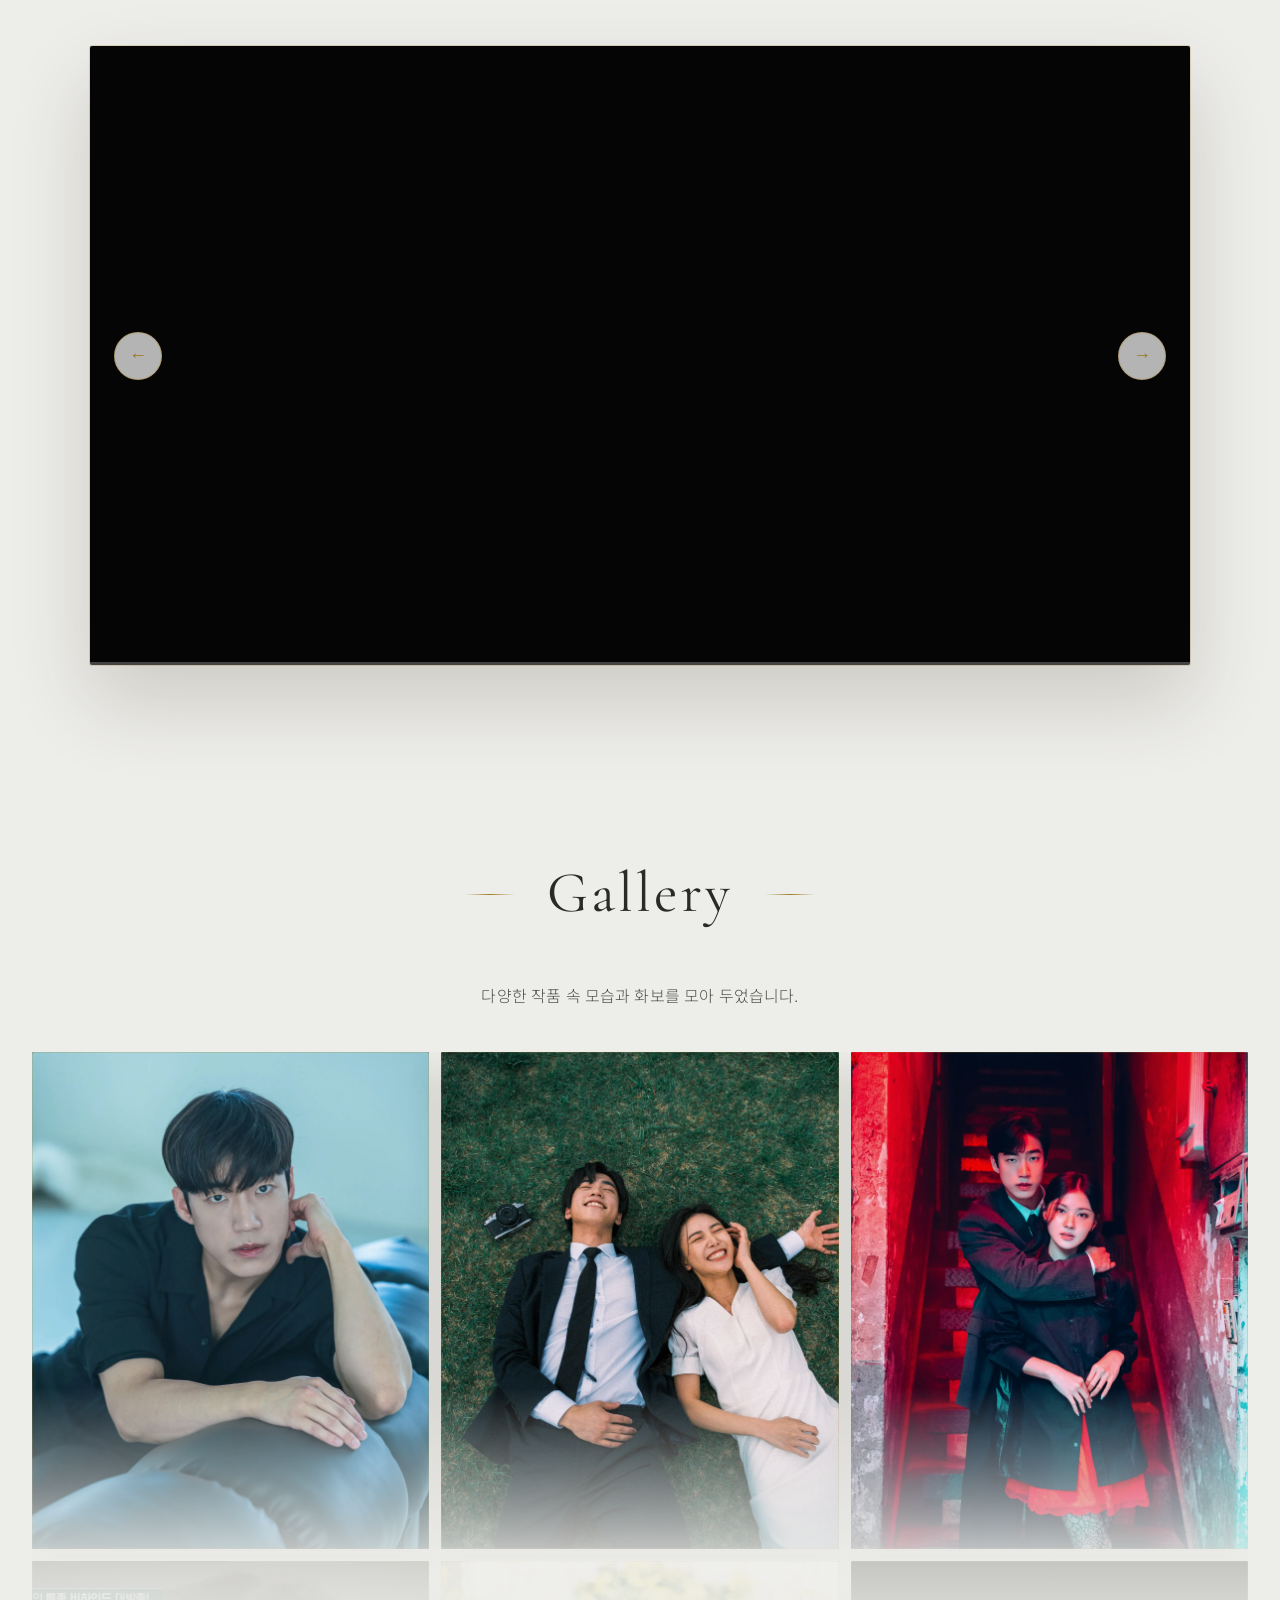
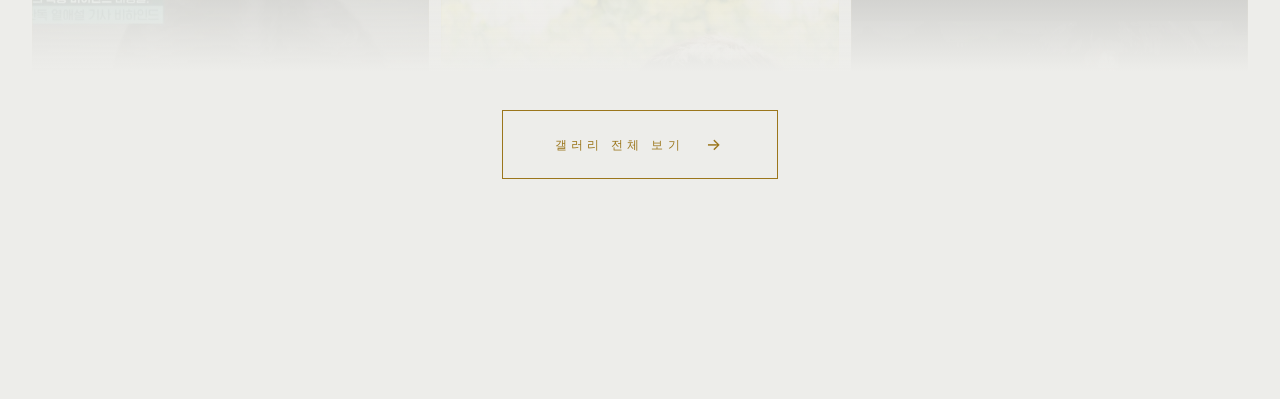
==== commit 6de253ca: "-" ====
--- a/index.html
+++ b/index.html
@@ -92,13 +92,13 @@
 							<div class="video-slider">
 								<!-- 비디오 슬라이드 -->
 								<div class="video-slide active">
-									<video src="videos/optimized/reel-01.mp4" autoplay muted playsinline></video>
+									<video src="videos/optimized/reel-01.mp4" muted playsinline preload="metadata"></video>
 								</div>
 								<div class="video-slide">
-									<video src="videos/optimized/reel-02.mp4" autoplay muted playsinline></video>
+									<video src="videos/optimized/reel-02.mp4" muted playsinline preload="metadata"></video>
 								</div>
 								<div class="video-slide">
-									<video src="videos/optimized/reel-03.mp4" autoplay muted playsinline></video>
+									<video src="videos/optimized/reel-03.mp4" muted playsinline preload="metadata"></video>
 								</div>
 							
 								<!-- 좌측 버튼 -->
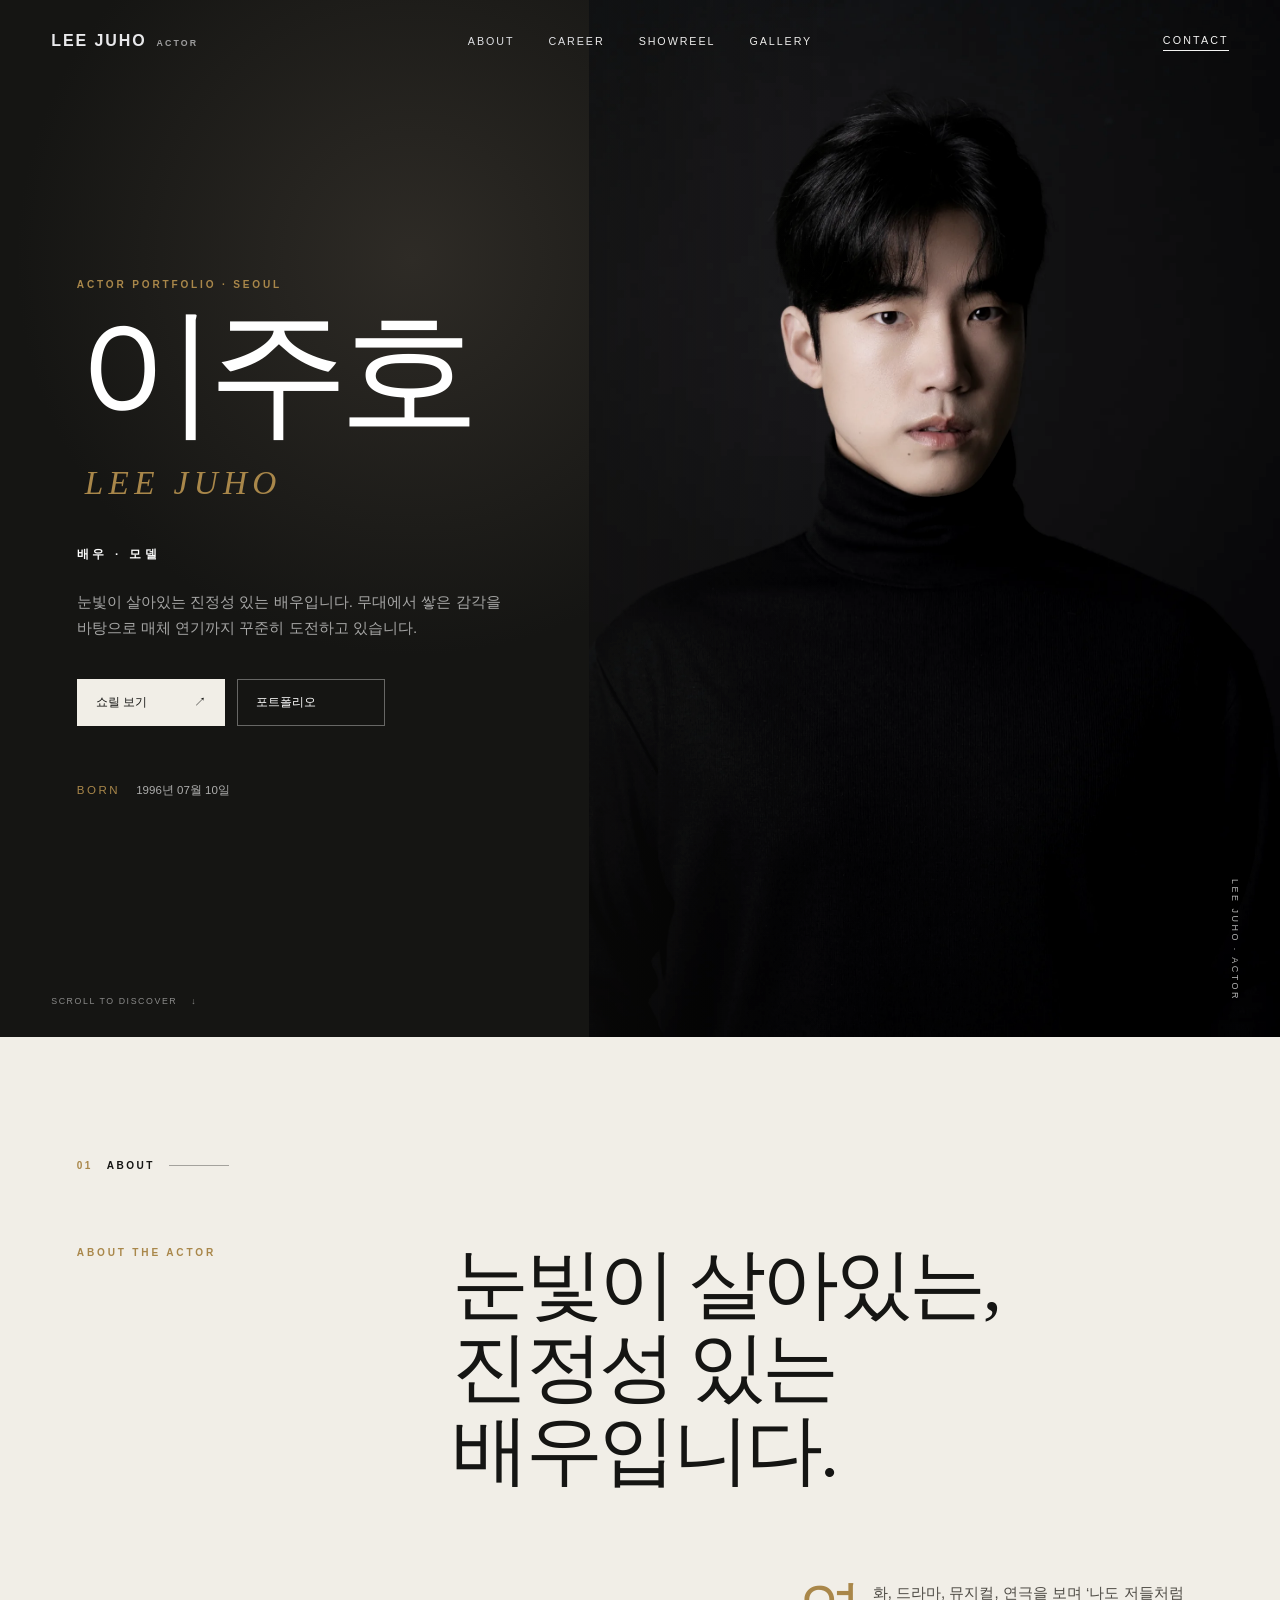
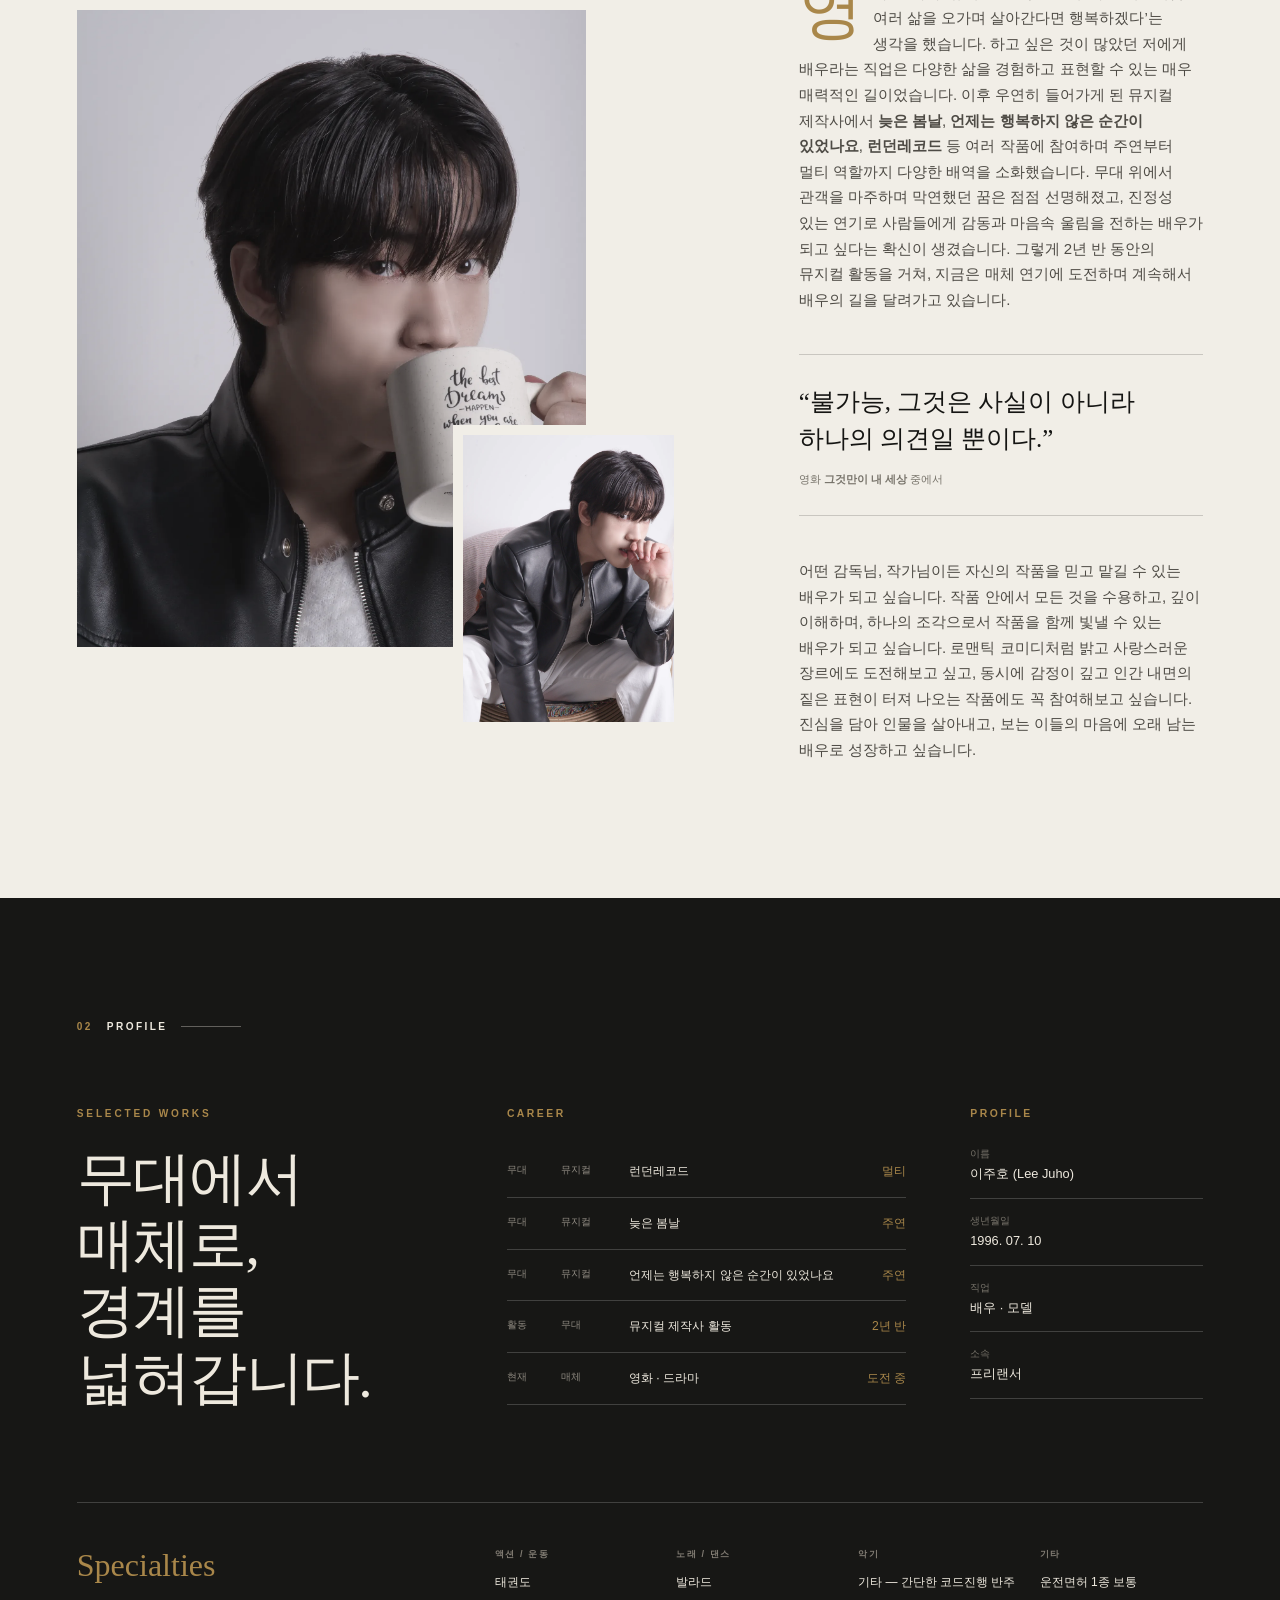
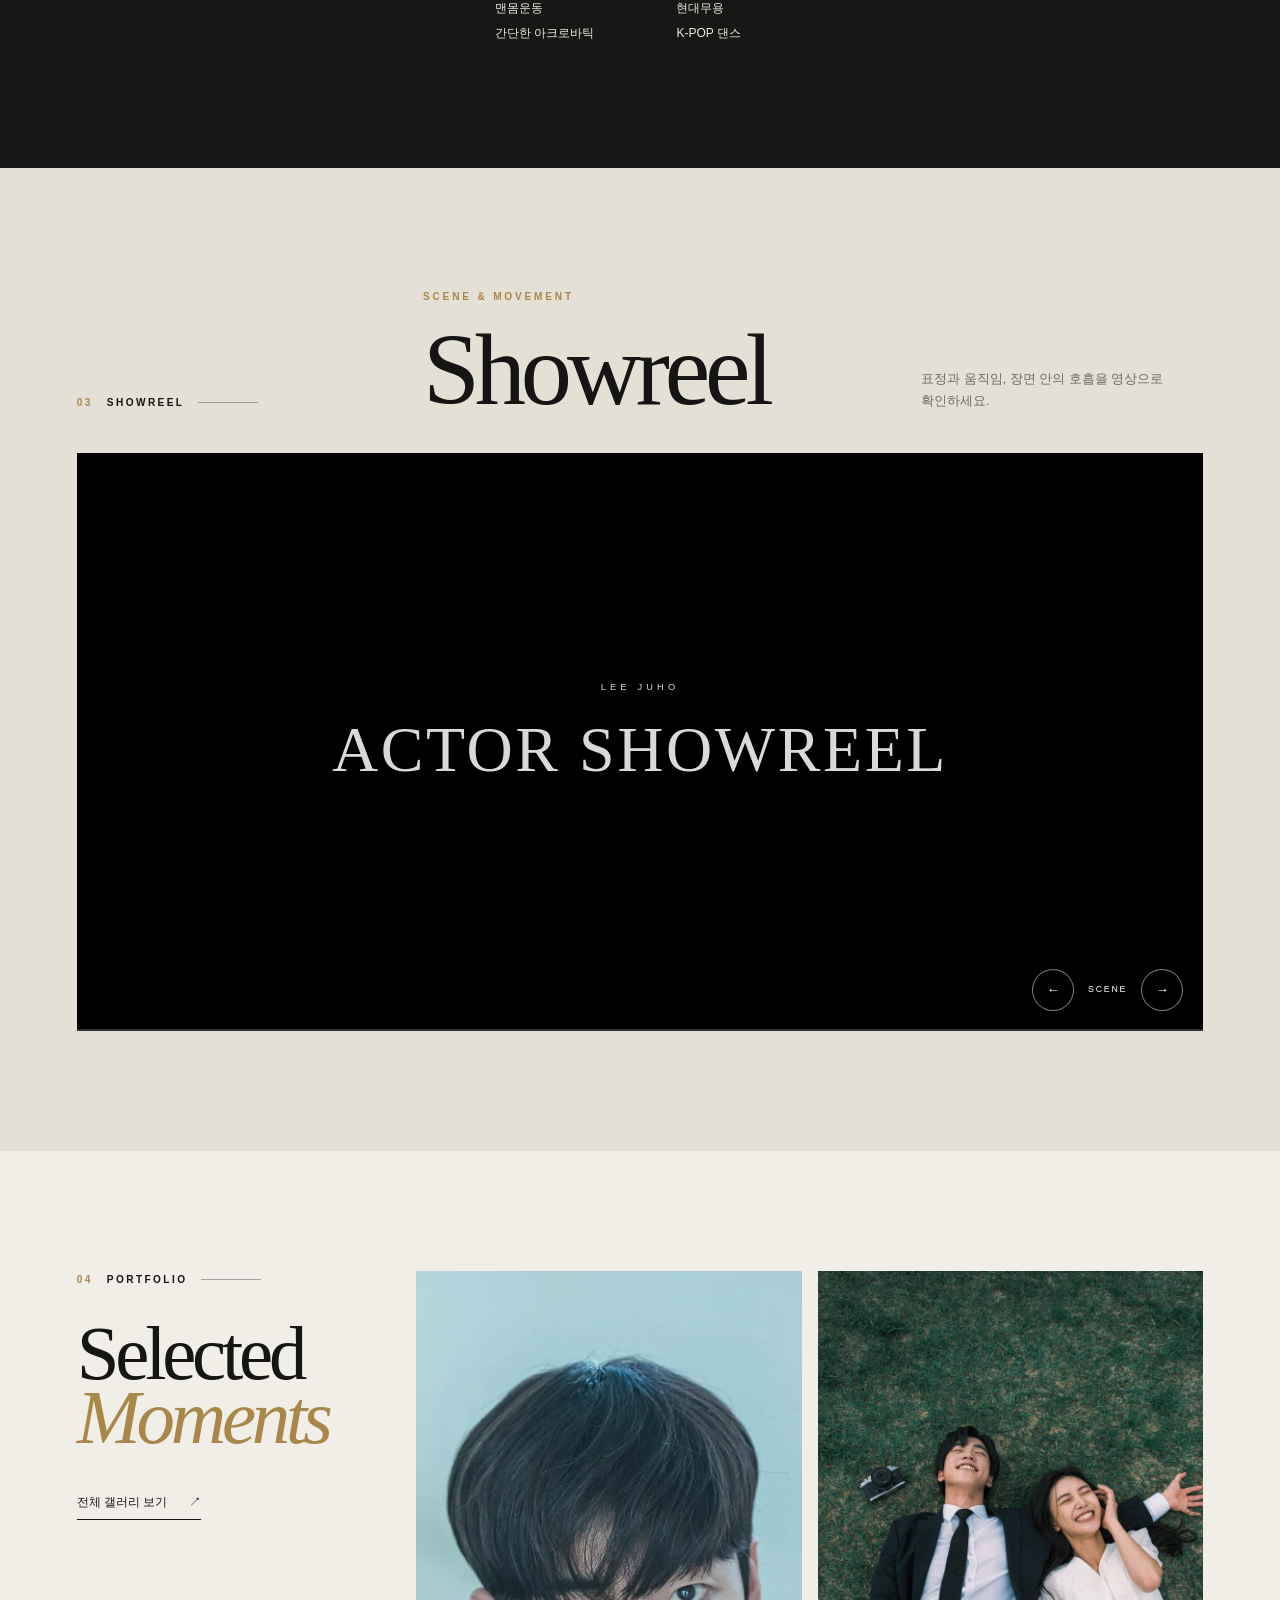
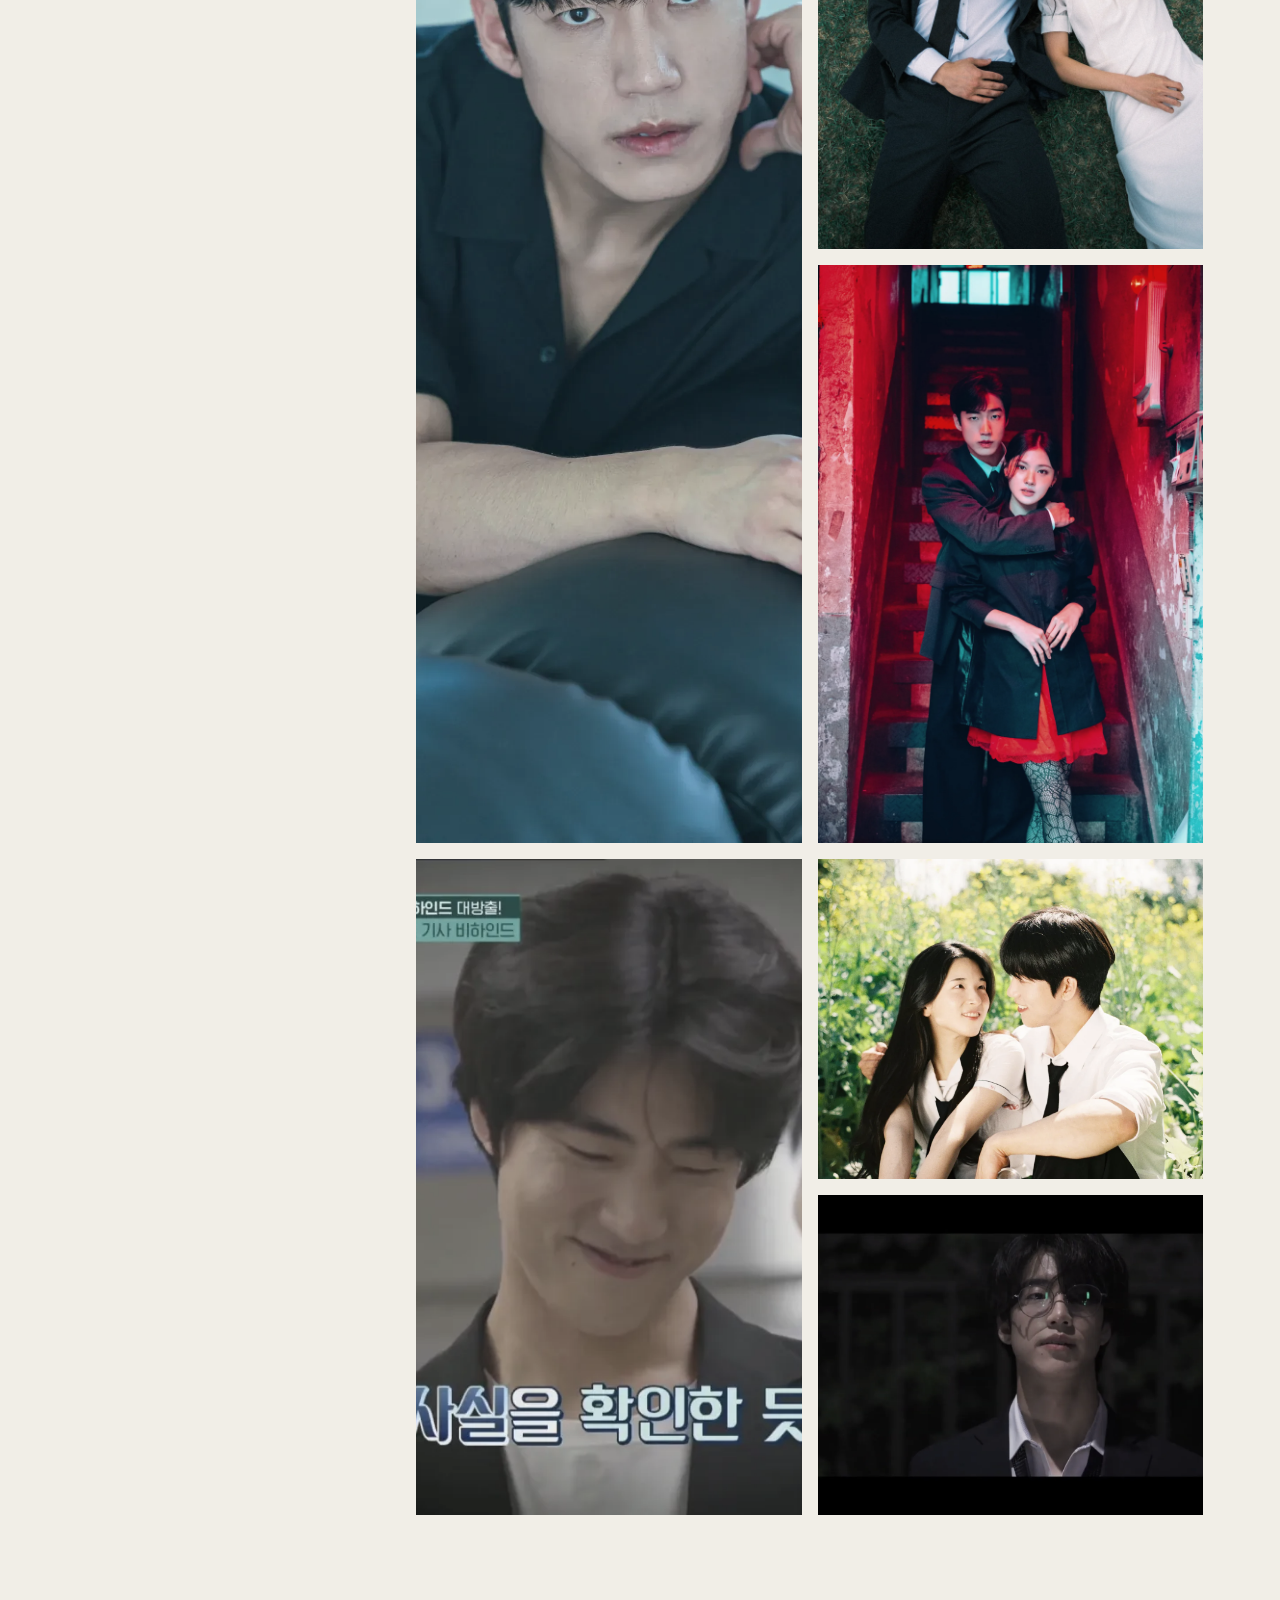
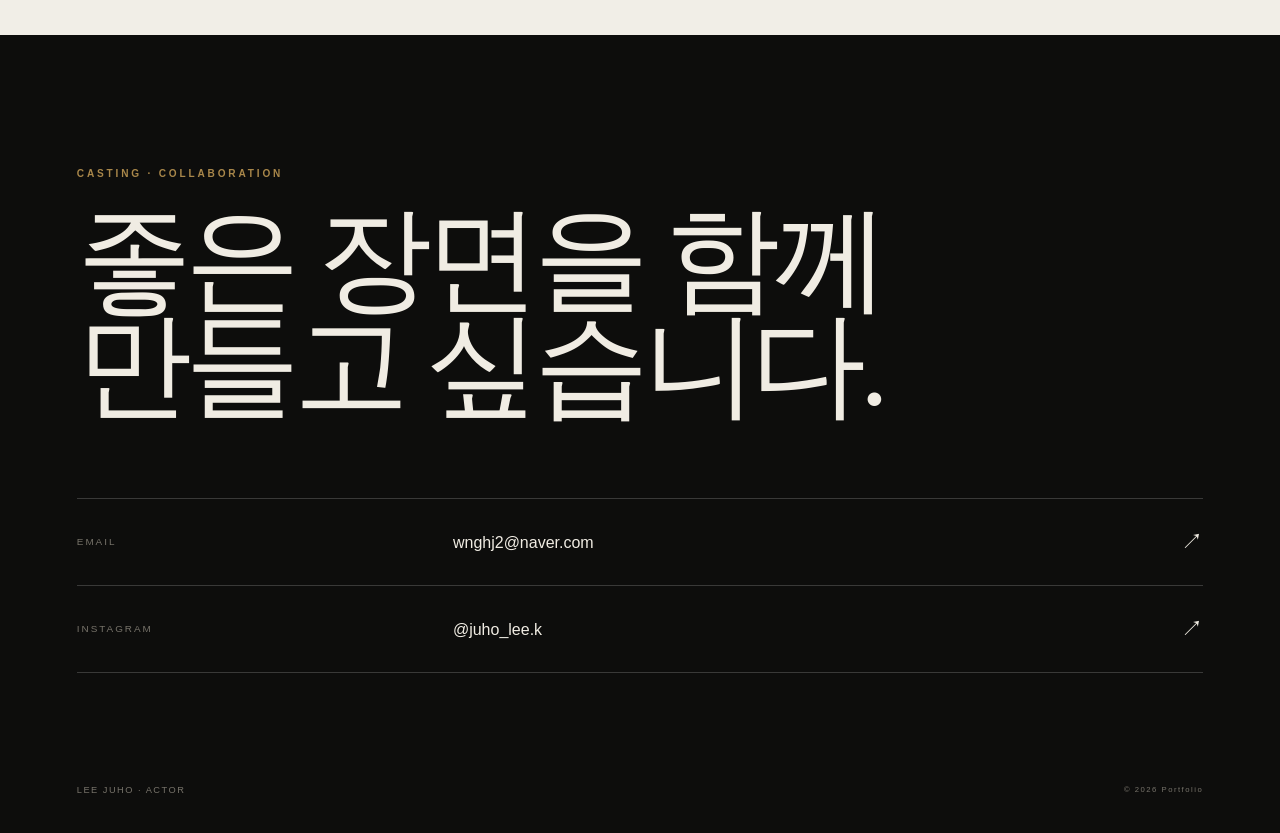
==== commit 70e08142: "Update actor portfolio layout and content" ====
--- a/index.html
+++ b/index.html
@@ -1,142 +1,114 @@
-<!DOCTYPE HTML>
+<!doctype html>
+<html lang="ko">
+  <head>
+    <meta charset="utf-8" />
+    <meta name="viewport" content="width=device-width, initial-scale=1" />
+    <meta name="description" content="배우 이주호의 프로필, 출연 경력, 쇼릴과 포트폴리오" />
+    <title>배우 이주호</title>
+    <link rel="stylesheet" href="assets/css/main.css?v=20260905" />
+    <link rel="stylesheet" href="assets/css/mobile.css?v=20260905" />
+  </head>
+  <body class="is-preload">
+    <header class="site-header">
+      <a class="wordmark" href="#top" aria-label="이주호 프로필 홈"><span>LEE JUHO</span><small>ACTOR</small></a>
+      <nav aria-label="주요 메뉴">
+        <a href="#about">About</a><a href="#career">Career</a><a href="#showreel">Showreel</a><a href="#gallery">Gallery</a>
+      </nav>
+      <a class="header-contact" href="#contact">Contact</a>
+    </header>
 
-<html>
-	<head>
-		<!-- JSON 위치: data/profile.json -> pageTitle (스크립트 로드 후 문서 제목으로 적용) -->
-		<title>배우 이주호</title>
-		<meta charset="utf-8" />
-		<meta name="viewport" content="width=device-width, initial-scale=1, user-scalable=no" />
-		<link rel="stylesheet" href="assets/css/main.css?v=20260517-mobile7" />
-		<link rel="stylesheet" href="assets/css/mobile.css?v=20260517-mobile7" />
-	</head>
-	<body class="is-preload">
+    <main id="top">
+      <section class="hero panel banner" aria-labelledby="hero-name">
+        <div class="profile-card">
+          <div class="hero-copy info">
+            <p class="eyebrow">Actor Portfolio · Seoul</p>
+            <h1 class="name" id="hero-name" data-profile="heroName"></h1>
+            <p class="english-name">LEE JUHO</p>
+            <p class="role" data-profile="heroRole"></p>
+            <p class="hero-bio bio" data-profile="heroBio"></p>
+            <div class="hero-actions">
+              <a class="button button-primary" href="#showreel">쇼릴 보기 <span>↗</span></a>
+              <a class="button button-ghost" data-link="filmography">포트폴리오</a>
+            </div>
+            <div class="hero-meta"><span>Born</span><strong data-profile="heroBirthDate"></strong></div>
+          </div>
+          <div class="avatar hero-portrait">
+            <img data-profile-src="heroImage" alt="배우 이주호 프로필 사진" />
+            <span class="portrait-caption">LEE JUHO · ACTOR</span>
+          </div>
+        </div>
+        <a class="scroll-cue" href="#about">Scroll to discover <span>↓</span></a>
+      </section>
 
-		<!-- Page Wrapper -->
-			<div id="page-wrapper">
-				<!-- Wrapper -->
-					<div id="wrapper">
-						<!-- Panel (Banner) -->
-							<section class="panel banner">
-								<div class="profile-card">
-										<div class="sparkles" aria-hidden="true">
-											<span></span><span></span><span></span><span></span><span></span><span></span>
-										</div>
-										<div class="info">
-												<!-- JSON 위치: data/profile.json -> heroName, heroRole, heroBirthDate, heroBio -->
-												<h1 class="name" data-profile="heroName"></h1>
-												<p class="role" data-profile="heroRole"></p>
-												<p class="meta" data-profile="heroBirthDate"></p>
-											<p class="bio" data-profile="heroBio"></p>
-											<h3>경력</h3>
-											<!-- JSON 위치: data/profile.json -> experiences -->
-											<ul class="experience" data-profile-list="experiences"></ul>
-											<div class="hero-contact" id="contact">
-												<h3>Contact</h3>
-												<!-- JSON 위치: data/profile.json -> contact.email, contact.instagram / links.instagram -->
-												<p>
-													<span>Email</span>
-													<a data-profile="contact.email" data-link="email"></a>
-												</p>
-												<p>
-													<span>Instagram</span>
-													<a data-profile="contact.instagram" data-link="instagram" target="_blank" rel="noopener"></a>
-												</p>
-											</div>
-										</div>
-									<div class="avatar">
-										<!-- JSON 위치: data/profile.json -> heroImage -->
-										<img data-profile-src="heroImage" alt="프로필 사진" />
-									</div>
-								</div>
-							</section>
-						<!-- Panel (Spot) — About -->
-								<section class="panel spot large left about">
-									<div class="content span-5">
-										<h2 class="major">자기소개</h2>
-									</div>
-									<div class="about-grid">
-										<div class="about-text">
-											<!-- JSON 위치: data/profile.json -> about.headline, about.journey, about.quote, about.quoteSource, about.future -->
-											<p class="lead" data-profile="about.headline"></p>
-											<p data-profile-html="about.journey"></p>
-											<blockquote class="pull-quote"><span data-profile="about.quote"></span><br /><span data-profile-html="about.quoteSource"></span></blockquote>
-											<p data-profile-html="about.future"></p>
-										</div>
-											<!-- JSON 위치: data/profile.json -> facts -->
-											<dl class="about-facts" data-profile-list="facts"></dl>
-									</div>
-								<div class="image filtered tinted" data-position="top right">
-									<img src="images/about/about-portrait-02.webp" alt="" />
-								</div>
-								<div class="image filtered tinted" data-position="top right">
-									<img src="images/about/about-portrait-04.webp" alt="" />
-								</div>
-								<div class="image filtered tinted" data-position="top right">
-									<img src="images/about/about-portrait-03.webp" alt="" />
-								</div>
-								<div class="image filtered tinted" data-position="top right">
-									<img src="images/about/about-portrait-05.webp" alt="" />
-								</div>
-							</section>
-						<!-- Panel — Skills (특기) -->
-							<section class="panel skills">
-								<div class="intro">
-									<h2 class="major">특기</h2>
-								</div>
-								<!-- JSON 위치: data/profile.json -> skills -->
-								<div class="skill-groups" data-profile-list="skills"></div>
-							</section>
+      <section class="about-section panel spot" id="about">
+        <div class="section-label"><span>01</span> About</div>
+        <div class="about-heading">
+          <p class="eyebrow">About the actor</p>
+          <h2 data-profile="about.headline"></h2>
+        </div>
+        <div class="about-layout">
+          <div class="about-visual image">
+            <img src="images/about/about-portrait-02.webp" alt="배우 이주호의 자연광 포트레이트" loading="lazy" />
+            <img class="about-visual-secondary" src="images/about/about-portrait-04.webp" alt="배우 이주호 포트레이트" loading="lazy" />
+          </div>
+          <div class="about-copy">
+            <p class="about-story" data-profile-html="about.journey"></p>
+            <blockquote><span data-profile="about.quote"></span><cite data-profile-html="about.quoteSource"></cite></blockquote>
+            <p data-profile-html="about.future"></p>
+          </div>
+        </div>
+      </section>
 
-						<!-- Panel (Spotlight) -->
-						<section class="panel spotlight medium right" id="video-slider">
-							<div class="video-slider">
-								<!-- 비디오 슬라이드 -->
-								<div class="video-slide active">
-									<video src="videos/optimized/reel-01.mp4" muted playsinline preload="metadata"></video>
-								</div>
-								<div class="video-slide">
-									<video src="videos/optimized/reel-02.mp4" muted playsinline preload="metadata"></video>
-								</div>
-								<div class="video-slide">
-									<video src="videos/optimized/reel-03.mp4" muted playsinline preload="metadata"></video>
-								</div>
-							
-								<!-- 좌측 버튼 -->
-								<button class="prev slide-button">←</button>
-								<!-- 우측 버튼 -->
-								<button class="next slide-button">→</button>
+      <section class="career-section" id="career">
+        <div class="section-label section-label-light"><span>02</span> Profile</div>
+        <div class="career-grid">
+          <div><p class="eyebrow">Selected works</p><h2>무대에서 매체로,<br />경계를 넓혀갑니다.</h2></div>
+          <div><h3>Career</h3><ul class="experience" data-profile-list="experiences"></ul></div>
+          <div><h3>Profile</h3><dl class="about-facts" data-profile-list="facts"></dl></div>
+        </div>
+        <div class="skills-row"><p class="skills-title">Specialties</p><div class="skill-groups" data-profile-list="skills"></div></div>
+      </section>
 
-								<!-- 재생 진행 바 -->
-								<div class="video-progress" aria-hidden="true">
-									<div class="video-progress-bar"></div>
-								</div>
-							</div>
-						</section>
+      <section class="showreel-section panel spotlight" id="showreel">
+        <div class="showreel-heading">
+          <div class="section-label"><span>03</span> Showreel</div>
+          <div><p class="eyebrow">Scene & movement</p><h2>Showreel</h2></div>
+          <p>표정과 움직임, 장면 안의 호흡을 영상으로 확인하세요.</p>
+        </div>
+        <div class="video-slider">
+          <div class="video-slide active"><video src="videos/optimized/reel-01.mp4" muted playsinline preload="metadata"></video></div>
+          <div class="video-slide"><video src="videos/optimized/reel-02.mp4" muted playsinline preload="metadata"></video></div>
+          <div class="video-slide"><video src="videos/optimized/reel-03.mp4" muted playsinline preload="metadata"></video></div>
+          <div class="video-overlay"><span>LEE JUHO</span><strong>ACTOR SHOWREEL</strong></div>
+          <div class="video-controls"><button class="prev slide-button" type="button" aria-label="이전 영상">←</button><span>SCENE</span><button class="next slide-button" type="button" aria-label="다음 영상">→</button></div>
+          <div class="video-progress" aria-hidden="true"><div class="video-progress-bar"></div></div>
+        </div>
+      </section>
 
-						<!-- Panel — Gallery CTA -->
-						<section class="panel gallery-cta" id="gallery">
-							<div class="intro">
-								<h2 class="major">Gallery</h2>
-								<p>다양한 작품 속 모습과 화보를 모아 두었습니다.</p>
-							</div>
-							<!-- JSON 위치: data/gallery.json -> sections 안의 대표 이미지 -->
-							<div class="gallery-preview" data-gallery-preview></div>
-							<!-- JSON 위치: data/profile.json -> links.filmography -->
-							<a class="gallery-link" aria-label="갤러리 전체 보기" data-link="filmography">
-								<span class="gallery-link-label">갤러리 전체 보기</span>
-								<span class="gallery-link-arrow">→</span>
-							</a>
-						</section>
+      <section class="gallery-section panel gallery-cta" id="gallery">
+        <div class="gallery-heading">
+          <div class="section-label"><span>04</span> Portfolio</div>
+          <h2>Selected<br /><em>Moments</em></h2>
+          <a class="text-link" data-link="filmography">전체 갤러리 보기 <span>↗</span></a>
+        </div>
+        <div class="gallery-preview" data-gallery-preview></div>
+      </section>
 
-						<!-- 모달 -->
-						<div id="image-modal" class="modal">
-							<span class="close-btn">&times;</span>
-							<img class="modal-content" id="modal-img" src="" alt="">
-						</div>
-					</div>
-				</div>
+      <section class="contact-section" id="contact">
+        <p class="eyebrow">Casting · Collaboration</p>
+        <h2>좋은 장면을 함께<br />만들고 싶습니다.</h2>
+        <div class="contact-links">
+          <a data-link="email"><span>Email</span><strong data-profile="contact.email"></strong><b>↗</b></a>
+          <a data-link="instagram" target="_blank" rel="noopener"><span>Instagram</span><strong data-profile="contact.instagram"></strong><b>↗</b></a>
+        </div>
+        <footer><span>LEE JUHO · ACTOR</span><small>© 2026 Portfolio</small></footer>
+      </section>
+    </main>
 
-		<!-- Scripts -->
-		<script src="assets/script/index.js?v=20260517-mobile7"></script>
-	</body>
+    <div id="image-modal" class="modal" aria-hidden="true">
+      <button class="close-btn" type="button" aria-label="닫기">×</button>
+      <img class="modal-content" id="modal-img" src="" alt="확대 이미지" />
+    </div>
+    <script src="assets/script/index.js?v=20260905"></script>
+  </body>
 </html>
--- a/assets/css/main.css
+++ b/assets/css/main.css
@@ -1,1321 +1,134 @@
-/* ==========================================================
-   Lee Juho — Cinematic Dark Theme
-   ========================================================== */
-
-@import url('https://fonts.googleapis.com/css2?family=Cormorant+Garamond:wght@300;400;500;600;700&family=Inter:wght@300;400;500;600;700&family=Noto+Sans+KR:wght@300;400;500;700&display=swap');
-
 :root {
-    --bg-0: #ededea;
-    --bg-1: #f6f5f2;
-    --bg-2: #e3e2de;
-    --line: rgba(0, 0, 0, 0.09);
-    --text: #2a2a28;
-    --text-mute: #4f4f4a;
-    --text-dim: #68645f;
-    --gold: #9b761b;
-    --gold-soft: #9f7f25;
-    --gold-glow: rgba(168, 133, 44, 0.18);
-    --accent: #c9a35e;
+  --ink: #151513;
+  --paper: #f1eee7;
+  --paper-deep: #e5e0d6;
+  --gold: #a9874a;
+  --line: rgba(21, 21, 19, 0.18);
+  --white-line: rgba(255, 255, 255, 0.18);
+  --serif: "Iowan Old Style", "Noto Serif KR", "Times New Roman", serif;
+  --sans: "Pretendard", "Apple SD Gothic Neo", "Noto Sans KR", sans-serif;
 }
 
-* { margin: 0; padding: 0; box-sizing: border-box; }
+* { box-sizing: border-box; }
+html { scroll-behavior: smooth; }
+body { margin: 0; color: var(--ink); background: var(--paper); font-family: var(--sans); line-height: 1.7; word-break: keep-all; }
+body.is-preload * { transition: none !important; }
+a { color: inherit; text-decoration: none; }
+img, video { display: block; max-width: 100%; }
+button { color: inherit; }
 
-html, body { background: var(--bg-0); }
+.site-header { position: fixed; inset: 0 0 auto; z-index: 50; display: grid; grid-template-columns: 1fr auto 1fr; align-items: center; height: 82px; padding: 0 4vw; color: #fff; mix-blend-mode: difference; }
+.wordmark { display: inline-flex; align-items: baseline; gap: 10px; width: max-content; font-weight: 700; letter-spacing: .12em; }
+.wordmark small { font-size: .55rem; letter-spacing: .24em; opacity: .65; }
+.site-header nav { display: flex; gap: 34px; font-size: .67rem; letter-spacing: .18em; text-transform: uppercase; }
+.site-header nav a { position: relative; }
+.site-header nav a::after { content: ""; position: absolute; left: 0; right: 100%; bottom: -7px; height: 1px; background: currentColor; transition: right .25s ease; }
+.site-header nav a:hover::after { right: 0; }
+.header-contact { justify-self: end; border-bottom: 1px solid; font-size: .67rem; letter-spacing: .2em; text-transform: uppercase; }
 
-body {
-    font-family: 'Inter', 'Noto Sans KR', system-ui, sans-serif;
-    color: var(--text);
-    line-height: 1.7;
-    font-weight: 300;
-    letter-spacing: 0.01em;
-    -webkit-font-smoothing: antialiased;
-    overflow-x: hidden;
+.hero { position: relative; min-height: 100svh; color: #fff; background: var(--ink); overflow: hidden; }
+.profile-card { display: grid; grid-template-columns: 46% 54%; min-height: 100svh; }
+.hero-copy { position: relative; z-index: 2; display: flex; flex-direction: column; justify-content: center; padding: 130px 6vw 90px; background: radial-gradient(circle at 70% 25%, #2e2b26, transparent 45%), var(--ink); }
+.eyebrow { margin: 0 0 24px; color: var(--gold); font-size: .63rem; font-weight: 700; letter-spacing: .28em; text-transform: uppercase; }
+.name { margin: 0; font-family: var(--serif); font-size: clamp(6rem, 11vw, 11rem); font-weight: 400; line-height: .8; letter-spacing: -.07em; }
+.english-name { margin: 25px 0 0 8px; color: var(--gold); font-family: var(--serif); font-size: clamp(1.4rem, 2.6vw, 2.4rem); font-style: italic; letter-spacing: .16em; }
+.role { margin: 34px 0 0; font-size: .72rem; font-weight: 600; letter-spacing: .32em; text-transform: uppercase; }
+.hero-bio { max-width: 440px; margin: 24px 0 0; color: rgba(255,255,255,.62); font-size: .95rem; }
+.hero-actions { display: flex; gap: 12px; margin-top: 38px; }
+.button { display: inline-flex; align-items: center; justify-content: space-between; min-width: 148px; padding: 13px 18px; border: 1px solid rgba(255,255,255,.35); font-size: .72rem; }
+.button-primary { color: var(--ink); background: var(--paper); border-color: var(--paper); }
+.button-ghost:hover { color: var(--ink); background: #fff; }
+.hero-meta { display: flex; align-items: baseline; gap: 16px; margin-top: 55px; color: rgba(255,255,255,.65); font-size: .72rem; }
+.hero-meta span { color: var(--gold); letter-spacing: .22em; text-transform: uppercase; }
+.hero-meta strong { font-weight: 400; }
+.hero-portrait { position: relative; overflow: hidden; background: #060606; }
+.hero-portrait::after { content: ""; position: absolute; inset: 0; background: linear-gradient(90deg, rgba(21,21,19,.35), transparent 35%), linear-gradient(0deg, rgba(0,0,0,.25), transparent 35%); pointer-events: none; }
+.hero-portrait img { width: 100%; height: 100%; object-fit: cover; object-position: center 25%; filter: contrast(1.04) saturate(.82); transition: transform 1.3s ease; }
+.hero-portrait:hover img { transform: scale(1.025); }
+.portrait-caption { position: absolute; z-index: 2; right: 3vw; bottom: 36px; color: rgba(255,255,255,.7); font-size: .56rem; letter-spacing: .28em; writing-mode: vertical-rl; }
+.scroll-cue { position: absolute; z-index: 4; left: 4vw; bottom: 28px; display: flex; gap: 14px; align-items: center; color: rgba(255,255,255,.5); font-size: .55rem; letter-spacing: .18em; text-transform: uppercase; }
+
+.about-section, .showreel-section, .gallery-section { padding: 120px 6vw; }
+.section-label { display: flex; gap: 14px; align-items: center; margin-bottom: 70px; font-size: .63rem; font-weight: 700; letter-spacing: .24em; text-transform: uppercase; }
+.section-label::after { content: ""; width: 60px; height: 1px; background: currentColor; opacity: .35; }
+.section-label span { color: var(--gold); }
+.about-heading { display: grid; grid-template-columns: 1fr 2fr; align-items: start; margin-bottom: 72px; }
+.about-heading h2 { max-width: 760px; margin: 0; font-family: var(--serif); font-size: clamp(3rem, 6vw, 6.4rem); font-weight: 400; line-height: 1.08; letter-spacing: -.045em; }
+.about-layout { display: grid; grid-template-columns: minmax(0, 1.2fr) minmax(300px, .8fr); gap: 9vw; align-items: center; }
+.about-visual { position: relative; padding: 0 16% 14% 0; }
+.about-visual > img:first-child { width: 100%; aspect-ratio: 4 / 5; object-fit: cover; filter: saturate(.75); }
+.about-visual-secondary { position: absolute; right: 0; bottom: 0; width: 38%; aspect-ratio: 3 / 4; object-fit: cover; border: 10px solid var(--paper); }
+.about-copy { color: #4e4b45; font-size: .94rem; }
+.about-copy .about-story::first-letter { float: left; margin: 6px 10px 0 0; color: var(--gold); font-family: var(--serif); font-size: 4rem; line-height: .75; }
+.about-copy blockquote { margin: 42px 0; padding: 28px 0; border-block: 1px solid var(--line); color: var(--ink); font-family: var(--serif); font-size: 1.55rem; line-height: 1.5; }
+.about-copy cite { display: block; margin-top: 13px; color: #77736a; font-family: var(--sans); font-size: .68rem; font-style: normal; }
+
+.career-section { padding: 120px 6vw; color: #eee9de; background: #171715; }
+.section-label-light { color: #eee9de; }
+.career-grid { display: grid; grid-template-columns: 1.1fr 1.2fr .7fr; gap: 5vw; }
+.career-grid h2 { margin: 0; font-family: var(--serif); font-size: clamp(2.6rem, 4.5vw, 4.8rem); font-weight: 400; line-height: 1.15; letter-spacing: -.03em; }
+.career-grid h3 { margin: 0 0 24px; color: var(--gold); font-size: .65rem; letter-spacing: .24em; text-transform: uppercase; }
+.experience { list-style: none; margin: 0; padding: 0; }
+.experience li { display: grid; grid-template-columns: 44px 58px 1fr auto; gap: 10px; padding: 15px 0; border-bottom: 1px solid var(--white-line); font-size: .76rem; }
+.experience .ex-year, .experience .ex-type { color: #8d887f; font-size: .65rem; }
+.experience .ex-role { color: var(--gold); }
+.about-facts { margin: 0; }
+.about-facts dt { margin-top: 14px; color: #77736a; font-size: .62rem; text-transform: uppercase; }
+.about-facts dd { margin: 0 0 13px; padding-bottom: 13px; border-bottom: 1px solid var(--white-line); font-size: .8rem; }
+.skills-row { display: grid; grid-template-columns: 1fr 2fr; gap: 5vw; margin-top: 90px; padding-top: 35px; border-top: 1px solid var(--white-line); }
+.skills-title { margin: 0; color: var(--gold); font-family: var(--serif); font-size: 2rem; }
+.skill-groups { display: grid; grid-template-columns: repeat(4, 1fr); gap: 18px; }
+.skill-group h3 { color: #817c73; font-size: .58rem; letter-spacing: .16em; text-transform: uppercase; }
+.chips { list-style: none; margin: 0; padding: 0; }
+.chips li { margin: 5px 0; font-size: .75rem; }
+
+.showreel-section { background: var(--paper-deep); }
+.showreel-heading { display: grid; grid-template-columns: .65fr 1fr .65fr; gap: 5vw; align-items: end; margin-bottom: 42px; }
+.showreel-heading .section-label { margin: 0; }
+.showreel-heading h2 { margin: 0; font-family: var(--serif); font-size: clamp(4rem, 8vw, 8rem); font-weight: 400; line-height: .8; letter-spacing: -.05em; }
+.showreel-heading > p { margin: 0; color: #6e6a62; font-size: .8rem; }
+.video-slider { position: relative; aspect-ratio: 16 / 8.2; overflow: hidden; background: #000; }
+.video-slide { position: absolute; inset: 0; opacity: 0; transition: opacity .6s ease; }
+.video-slide.active { opacity: 1; }
+.video-slide video { width: 100%; height: 100%; object-fit: cover; }
+.video-overlay { position: absolute; z-index: 2; inset: 0; display: flex; flex-direction: column; align-items: center; justify-content: center; color: rgba(255,255,255,.85); pointer-events: none; text-align: center; text-shadow: 0 2px 25px #000; }
+.video-overlay span { font-size: .58rem; letter-spacing: .45em; }
+.video-overlay strong { font-family: var(--serif); font-size: clamp(2.2rem, 5vw, 5rem); font-weight: 400; letter-spacing: .04em; }
+.video-controls { position: absolute; z-index: 3; right: 20px; bottom: 20px; display: flex; align-items: center; gap: 14px; color: #fff; }
+.video-controls span { font-size: .55rem; letter-spacing: .2em; }
+.slide-button { width: 42px; height: 42px; border: 1px solid rgba(255,255,255,.5); border-radius: 50%; background: rgba(0,0,0,.25); cursor: pointer; }
+.slide-button:hover { color: var(--ink); background: #fff; }
+.video-progress { position: absolute; z-index: 3; inset: auto 0 0; height: 2px; background: rgba(255,255,255,.2); }
+.video-progress-bar { width: 0; height: 100%; background: var(--gold); }
+
+.gallery-section { display: grid; grid-template-columns: .7fr 2fr; gap: 5vw; }
+.gallery-heading { position: sticky; top: 120px; align-self: start; }
+.gallery-heading .section-label { margin-bottom: 34px; }
+.gallery-heading h2 { margin: 0 0 36px; font-family: var(--serif); font-size: clamp(3.5rem, 6vw, 6.8rem); font-weight: 400; line-height: .84; letter-spacing: -.055em; }
+.gallery-heading h2 em { color: var(--gold); font-weight: 400; }
+.text-link { display: inline-flex; gap: 22px; padding-bottom: 7px; border-bottom: 1px solid; font-size: .72rem; cursor: pointer; }
+.gallery-preview { display: grid; grid-template-columns: repeat(2, 1fr); gap: 16px; }
+.gallery-preview-card { position: relative; overflow: hidden; }
+.gallery-preview-card:nth-child(3n + 1) { grid-row: span 2; }
+.gallery-preview-card img { width: 100%; height: 100%; min-height: 320px; object-fit: cover; filter: saturate(.74); transition: transform .7s ease, filter .4s ease; }
+.gallery-preview-card:hover img { transform: scale(1.035); filter: saturate(1); }
+
+.contact-section { padding: 130px 6vw 34px; color: #f0ece3; background: #0d0d0c; }
+.contact-section h2 { margin: 0 0 80px; font-family: var(--serif); font-size: clamp(4rem, 9vw, 9rem); font-weight: 400; line-height: .92; letter-spacing: -.055em; }
+.contact-links { border-top: 1px solid var(--white-line); }
+.contact-links a { display: grid; grid-template-columns: .5fr 1fr auto; align-items: center; gap: 24px; padding: 24px 0; border-bottom: 1px solid var(--white-line); }
+.contact-links span { color: #77736a; font-size: .62rem; letter-spacing: .2em; text-transform: uppercase; }
+.contact-links strong { font-size: 1rem; font-weight: 400; }
+.contact-links b { font-size: 1.4rem; font-weight: 300; transition: transform .25s ease; }
+.contact-links a:hover b { transform: translate(5px, -5px); }
+.contact-section footer { display: flex; justify-content: space-between; margin-top: 110px; color: #77736a; font-size: .58rem; letter-spacing: .16em; }
+
+.modal { position: fixed; z-index: 100; inset: 0; display: none; align-items: center; justify-content: center; padding: 5vw; background: rgba(0,0,0,.93); opacity: 0; transition: opacity .22s ease; }
+.modal.open { opacity: 1; }
+.modal-content { max-width: 92vw; max-height: 88vh; object-fit: contain; }
+.close-btn { position: absolute; z-index: 2; top: 24px; right: 30px; border: 0; color: #fff; background: none; font-size: 2rem; cursor: pointer; }
+
+@media (prefers-reduced-motion: reduce) {
+  html { scroll-behavior: auto; }
+  *, *::before, *::after { animation-duration: .01ms !important; transition-duration: .01ms !important; }
 }
-
-/* film-grain overlay */
-body::before {
-    content: '';
-    position: fixed;
-    inset: 0;
-    pointer-events: none;
-    z-index: 0;
-    opacity: 0.035;
-    mix-blend-mode: multiply;
-    background-image: url("data:image/svg+xml;utf8,<svg xmlns='http://www.w3.org/2000/svg' width='200' height='200'><filter id='n'><feTurbulence type='fractalNoise' baseFrequency='0.9' numOctaves='2' stitchTiles='stitch'/></filter><rect width='100%25' height='100%25' filter='url(%23n)'/></svg>");
-}
-
-/* soft warm vignette */
-body::after {
-    content: '';
-    position: fixed;
-    inset: 0;
-    pointer-events: none;
-    z-index: 0;
-    background:
-        radial-gradient(ellipse at 50% 0%, rgba(168, 133, 44, 0.05), transparent 55%),
-        radial-gradient(ellipse at center, transparent 65%, rgba(0, 0, 0, 0.08) 100%);
-}
-
-h1, h2, h3, h4 {
-    font-family: 'Cormorant Garamond', 'Noto Serif KR', serif;
-    font-weight: 500;
-    letter-spacing: 0.02em;
-    color: var(--text);
-}
-
-a { color: inherit; text-decoration: none; }
-img { display: block; max-width: 100%; }
-
-/* ==========================================================
-   Layout
-   ========================================================== */
-#page-wrapper {
-    position: relative;
-    z-index: 1;
-    width: 100%;
-    max-width: 1280px;
-    margin: 0 auto;
-    padding: 80px 32px 120px;
-}
-
-section { margin-bottom: 140px; }
-
-/* ==========================================================
-   Banner — Hero
-   ========================================================== */
-.panel.banner {
-    position: relative;
-    padding: 0;
-    margin-bottom: 160px;
-}
-
-.profile-card {
-    position: relative;
-    display: grid;
-    grid-template-columns: 1.1fr 1fr;
-    gap: 0;
-    background: transparent;
-    border-radius: 0;
-    box-shadow: none;
-    overflow: visible;
-    align-items: stretch;
-    min-height: 640px;
-    z-index: 3;
-    transform: none !important;  /* disable JS tilt for cinematic stillness */
-}
-
-.profile-card::before {
-    content: '';
-    position: absolute;
-    inset: -40px -20px;
-    background: radial-gradient(ellipse at 60% 40%, rgba(168, 133, 44, 0.10), transparent 60%);
-    pointer-events: none;
-    z-index: -1;
-    animation: glowPulse 6s ease-in-out infinite;
-}
-
-@keyframes glowPulse {
-    0%, 100% { opacity: 0.6; }
-    50% { opacity: 1; }
-}
-
-.profile-card .info {
-    padding: 40px 48px 40px 0;
-    display: flex;
-    flex-direction: column;
-    justify-content: center;
-    z-index: 2;
-    background: transparent;
-}
-
-.profile-card .info .name {
-    font-family: 'Cormorant Garamond', 'Noto Serif KR', serif;
-    font-size: clamp(4rem, 9vw, 7.5rem);
-    font-weight: 500;
-    line-height: 0.95;
-    margin-bottom: 0.2em;
-    color: var(--gold);
-    letter-spacing: -0.01em;
-    animation: nameFadeIn 1.6s ease-out both;
-}
-
-@keyframes nameFadeIn {
-    from { opacity: 0; transform: translateY(20px); letter-spacing: 0.05em; }
-    to   { opacity: 1; transform: translateY(0); letter-spacing: -0.01em; }
-}
-
-.profile-card .info .role {
-    font-family: 'Inter', sans-serif;
-    font-size: 0.78rem;
-    font-weight: 600;
-    text-transform: uppercase;
-    letter-spacing: 0.5em;
-    color: var(--gold-soft);
-    margin: 0.6em 0 1.6em;
-    padding-left: 0.5em;
-    animation: fadeUp 1.6s ease-out 0.3s both;
-}
-
-.profile-card .info .meta {
-    font-family: 'Inter', sans-serif;
-    font-size: 0.72rem;
-    color: #5f5a52;
-    letter-spacing: 0.3em;
-    text-transform: uppercase;
-    margin-bottom: 2rem;
-    padding-bottom: 1.5rem;
-    border-bottom: 1px solid var(--line);
-    animation: fadeUp 1.6s ease-out 0.4s both;
-}
-
-.profile-card .info .bio {
-    font-size: 1rem;
-    color: #484842;
-    font-weight: 400;
-    margin-bottom: 2.4rem;
-    max-width: 460px;
-    line-height: 1.9;
-    animation: fadeUp 1.6s ease-out 0.5s both;
-}
-
-.profile-card .info .role,
-.profile-card .info .meta,
-.profile-card .info .bio,
-.profile-card .experience,
-.profile-card .socials {
-    opacity: 1;
-    animation: none;
-}
-
-.profile-card .info h3 {
-    font-family: 'Inter', sans-serif;
-    font-size: 0.7rem;
-    font-weight: 600;
-    text-transform: uppercase;
-    letter-spacing: 0.4em;
-    color: var(--gold-soft);
-    margin-bottom: 1rem;
-}
-
-.profile-card .experience {
-    list-style: none;
-    padding: 0;
-    margin-bottom: 2.4rem;
-    animation: fadeUp 1.6s ease-out 0.6s both;
-}
-
-.profile-card .experience li {
-    font-family: 'Inter', 'Noto Sans KR', sans-serif;
-    color: #4d4d47;
-    font-size: 0.92rem;
-    font-weight: 400;
-    padding: 0.6rem 0;
-    border-bottom: 1px solid rgba(0, 0, 0, 0.14);
-    display: grid;
-    grid-template-columns: 56px 64px 1fr auto;
-    gap: 14px;
-    align-items: baseline;
-}
-
-.profile-card .experience li:last-child { border-bottom: none; }
-
-.profile-card .hero-contact {
-    max-width: 460px;
-    margin-top: 1.6rem;
-    padding-top: 1.4rem;
-    border-top: 1px solid var(--line);
-}
-
-.profile-card .hero-contact h3 {
-    margin-bottom: 0.75rem;
-}
-
-.profile-card .hero-contact p {
-    display: flex;
-    justify-content: space-between;
-    align-items: baseline;
-    gap: 18px;
-    padding: 0.45rem 0;
-    margin: 0;
-}
-
-.profile-card .hero-contact span {
-    font-family: 'Inter', sans-serif;
-    font-size: 0.65rem;
-    font-weight: 600;
-    color: var(--gold-soft);
-    letter-spacing: 0.28em;
-    text-transform: uppercase;
-    flex-shrink: 0;
-}
-
-.profile-card .hero-contact a {
-    font-family: 'Inter', 'Noto Sans KR', sans-serif;
-    font-size: 0.88rem;
-    font-weight: 500;
-    color: #34302a;
-    text-align: right;
-    transition: color 0.3s ease;
-}
-
-.profile-card .hero-contact a:hover {
-    color: var(--gold);
-}
-
-@keyframes fadeUp {
-    from { opacity: 0; transform: translateY(16px); }
-    to   { opacity: 1; transform: translateY(0); }
-}
-
-/* avatar — like a film still */
-.profile-card .avatar {
-    position: relative;
-    overflow: hidden;
-    border-radius: 0;
-    box-shadow: none;
-    animation: avatarReveal 1.8s cubic-bezier(0.2, 0.8, 0.2, 1) both;
-}
-
-.profile-card .avatar::after {
-    display: none;
-}
-
-.profile-card .avatar::before {
-    display: none;
-}
-
-.profile-card .avatar img {
-    width: 100%;
-    height: 100%;
-    max-width: none;
-    border-radius: 0;
-    object-fit: cover;
-    object-position: center top;
-    filter: contrast(1.02) saturate(0.95) brightness(1);
-    transition: transform 8s ease-out;
-    cursor: zoom-in;
-}
-
-.profile-card:hover .avatar img { transform: scale(1.04); }
-
-@keyframes avatarReveal {
-    from { opacity: 0; transform: translateY(40px) scale(0.98); }
-    to   { opacity: 1; transform: translateY(0) scale(1); }
-}
-
-/* socials / button */
-.socials {
-    display: flex;
-    gap: 1.5rem;
-    align-items: center;
-    margin-top: 1rem;
-    animation: fadeUp 1.6s ease-out 0.7s both;
-}
-
-.socials a.instagram {
-    color: #555149;
-    transition: color 0.3s ease, transform 0.3s ease;
-}
-
-.socials a.instagram:hover {
-    color: var(--gold);
-    transform: translateY(-2px);
-}
-
-.instagram-icon { transition: transform 0.3s ease, fill 0.3s ease; }
-.instagram-icon:hover { transform: scale(1.1); fill: var(--gold); }
-
-.socials a.button {
-    padding: 14px 32px;
-    border-radius: 0;
-    background: transparent;
-    color: var(--gold);
-    border: 1px solid var(--gold);
-    text-decoration: none;
-    font-family: 'Inter', sans-serif;
-    font-weight: 500;
-    font-size: 0.75rem;
-    letter-spacing: 0.3em;
-    text-transform: uppercase;
-    transition: all 0.4s ease;
-    position: relative;
-    overflow: hidden;
-}
-
-.socials a.button::before {
-    content: '';
-    position: absolute;
-    inset: 0;
-    background: var(--gold);
-    transform: translateX(-101%);
-    transition: transform 0.4s ease;
-    z-index: -1;
-}
-
-.socials a.button:hover {
-    color: #fff;
-    background: var(--gold);
-}
-
-/* sparkles repurposed: subtle ambient particles */
-.sparkles {
-    position: absolute;
-    inset: 0;
-    pointer-events: none;
-    z-index: 1;
-}
-
-.sparkles span {
-    position: absolute;
-    width: 2px;
-    height: 2px;
-    border-radius: 50%;
-    background: var(--gold);
-    box-shadow: 0 0 10px var(--gold-glow);
-    opacity: 0;
-    animation: drift 8s infinite ease-in-out;
-}
-
-.sparkles span:nth-child(1) { top: 10%; left: 12%; animation-delay: 0s;   }
-.sparkles span:nth-child(2) { top: 30%; left: 78%; animation-delay: 1.2s; }
-.sparkles span:nth-child(3) { top: 65%; left: 42%; animation-delay: 2.4s; }
-.sparkles span:nth-child(4) { top: 25%; left: 30%; animation-delay: 3.0s; }
-.sparkles span:nth-child(5) { top: 75%; left: 70%; animation-delay: 4.2s; }
-.sparkles span:nth-child(6) { top: 50%; left: 18%; animation-delay: 5.4s; }
-
-@keyframes drift {
-    0%   { opacity: 0; transform: translateY(0)    scale(0.6); }
-    25%  { opacity: 1; }
-    100% { opacity: 0; transform: translateY(-40px) scale(1.2); }
-}
-
-/* ==========================================================
-   Section title — common
-   ========================================================== */
-.intro,
-.panel.spot .content {
-    margin-bottom: 60px;
-    text-align: center;
-}
-
-.intro h2,
-.panel.spot .content h2,
-.major {
-    font-family: 'Cormorant Garamond', 'Noto Serif KR', serif;
-    font-size: clamp(2.4rem, 5vw, 3.6rem);
-    font-weight: 400;
-    letter-spacing: 0.05em;
-    color: var(--text);
-    position: relative;
-    display: inline-block;
-    padding: 0 2rem;
-    margin-bottom: 1.4rem;
-}
-
-.major::before,
-.major::after {
-    content: '';
-    position: absolute;
-    top: 50%;
-    width: 50px;
-    height: 1px;
-    background: linear-gradient(90deg, transparent, var(--gold-soft), transparent);
-}
-.major::before { left: -50px; }
-.major::after  { right: -50px; }
-
-.intro p {
-    font-size: 1rem;
-    color: var(--text-mute);
-    line-height: 1.9;
-    max-width: 600px;
-    margin: 0 auto;
-}
-
-/* ==========================================================
-   Spot — About + image grid
-   ========================================================== */
-.panel.spot {
-    display: grid;
-    grid-template-columns: 1fr 1fr 1fr 1fr;
-    gap: 16px;
-    padding: 0;
-    align-items: stretch;
-}
-
-.panel.spot .content.span-5 {
-    grid-column: 1 / -1;
-    text-align: center;
-    margin-bottom: 40px;
-}
-
-.panel.spot .content p {
-    font-size: 1.05rem;
-    color: var(--text-mute);
-    max-width: 620px;
-    margin: 0 auto;
-    line-height: 2;
-}
-
-.panel.spot .image {
-    position: relative;
-    aspect-ratio: 3 / 4;
-    overflow: hidden;
-    border-radius: 2px;
-    box-shadow: 0 14px 32px rgba(60, 50, 30, 0.14);
-}
-
-.panel.spot .image img {
-    width: 100%;
-    height: 100%;
-    object-fit: cover;
-    filter: grayscale(0.15) contrast(1) brightness(1);
-    transition: filter 0.6s ease, transform 0.8s ease;
-    cursor: zoom-in;
-}
-
-.panel.spot .image::after {
-    content: '';
-    position: absolute;
-    inset: 0;
-    background: linear-gradient(180deg, transparent 70%, rgba(0, 0, 0, 0.22) 100%);
-    pointer-events: none;
-    transition: opacity 0.4s ease;
-}
-
-.panel.spot .image:hover img {
-    filter: grayscale(0) contrast(1.05) brightness(1.02);
-    transform: scale(1.06);
-}
-
-.panel.spot .image:hover::after { opacity: 0.3; }
-
-/* ==========================================================
-   Spotlight — Video slider
-   ========================================================== */
-.panel.spotlight {
-    display: block;
-    padding: 40px 0;
-}
-
-.video-slider {
-    position: relative;
-    width: 100%;
-    max-width: 1100px;
-    margin: 0 auto;
-    aspect-ratio: 16 / 9;
-    background: var(--bg-2);
-    border-radius: 2px;
-    overflow: hidden;
-    box-shadow:
-        0 36px 80px rgba(60, 50, 30, 0.18),
-        0 0 0 1px rgba(168, 133, 44, 0.25);
-}
-
-.video-slider::before,
-.video-slider::after {
-    display: none;
-}
-
-.video-slide {
-    display: none;
-    width: 100%;
-    height: 100%;
-    position: absolute;
-    inset: 0;
-}
-
-.video-slide.active {
-    display: block;
-    animation: slideFade 0.8s ease;
-}
-
-@keyframes slideFade {
-    from { opacity: 0; }
-    to   { opacity: 1; }
-}
-
-.video-slider video {
-    width: 100%;
-    height: 100%;
-    object-fit: contain;
-    background: #050505;
-    border-radius: 0;
-}
-
-button.slide-button,
-button.prev,
-button.next {
-    position: absolute;
-    top: 50%;
-    transform: translateY(-50%);
-    background: rgba(255, 255, 255, 0.7);
-    color: var(--gold);
-    border: 1px solid rgba(168, 133, 44, 0.45);
-    width: 48px;
-    height: 48px;
-    border-radius: 50%;
-    font-size: 18px;
-    cursor: pointer;
-    z-index: 10;
-    display: flex;
-    align-items: center;
-    justify-content: center;
-    transition: all 0.3s ease;
-    backdrop-filter: blur(8px);
-}
-
-button.prev { left: 24px; }
-button.next { right: 24px; }
-
-/* 재생 진행 바 — 16:9 영상 영역 하단 */
-.video-progress {
-    position: absolute;
-    left: 0;
-    right: 0;
-    bottom: 0;
-    height: 3px;
-    background: rgba(255, 255, 255, 0.25);
-    z-index: 7;
-    pointer-events: none;
-}
-
-.video-progress-bar {
-    height: 100%;
-    width: 0%;
-    background: var(--gold);
-    box-shadow: 0 0 6px rgba(168, 133, 44, 0.5);
-}
-
-button.prev:hover,
-button.next:hover {
-    background: var(--gold);
-    color: #fff;
-    border-color: var(--gold);
-    transform: translateY(-50%) scale(1.05);
-}
-
-/* ==========================================================
-   Gallery — Filmography
-   ========================================================== */
-.gallery {
-    display: grid;
-    grid-template-columns: repeat(6, 1fr);
-    grid-auto-flow: dense;
-    gap: 14px;
-}
-
-.gallery .group { display: contents; }
-
-.gallery .image-container {
-    display: contents;
-}
-
-.gallery .image {
-    position: relative;
-    width: 100%;
-    aspect-ratio: 1 / 1;
-    overflow: hidden;
-    border-radius: 2px;
-    cursor: pointer;
-    transition: transform 0.5s ease, box-shadow 0.5s ease;
-    display: block;
-}
-
-.gallery .image img {
-    width: 100%;
-    height: 100%;
-    object-fit: cover;
-    filter: grayscale(0.2) brightness(0.97) contrast(1.02);
-    transition: filter 0.6s ease, transform 0.8s ease;
-}
-
-.gallery .image::after {
-    content: '';
-    position: absolute;
-    inset: 0;
-    background: linear-gradient(180deg, transparent 55%, rgba(0, 0, 0, 0.28) 100%);
-    opacity: 1;
-    transition: opacity 0.4s ease;
-    pointer-events: none;
-}
-
-.gallery .image::before {
-    content: '';
-    position: absolute;
-    inset: 0;
-    border: 1px solid transparent;
-    z-index: 2;
-    pointer-events: none;
-    transition: border-color 0.4s ease;
-}
-
-.gallery .image:hover {
-    transform: translateY(-4px);
-    box-shadow: 0 22px 44px rgba(60, 50, 30, 0.18);
-    z-index: 3;
-}
-
-.gallery .image:hover img {
-    filter: grayscale(0) brightness(1.02) contrast(1.05);
-    transform: scale(1.08);
-}
-
-.gallery .image:hover::after { opacity: 0.25; }
-.gallery .image:hover::before { border-color: var(--gold); }
-
-/* ==========================================================
-   Modal
-   ========================================================== */
-.modal {
-    display: none;
-    position: fixed;
-    z-index: 9990;
-    inset: 0;
-    width: 100%;
-    height: 100%;
-    background-color: rgba(0, 0, 0, 0.92);
-    backdrop-filter: blur(12px);
-    overflow: auto;
-    justify-content: center;
-    align-items: center;
-}
-
-.modal.open { animation: fadeIn 240ms ease-out both; }
-
-.modal-content {
-    max-width: 88%;
-    max-height: 88%;
-    margin: auto;
-    display: block;
-    box-shadow: 0 40px 100px rgba(0, 0, 0, 0.8);
-    transform: scale(0.96);
-    opacity: 0;
-    transition: transform 280ms ease-out, opacity 280ms ease-out;
-}
-
-.modal.open .modal-content { transform: scale(1); opacity: 1; }
-
-.close-btn {
-    position: absolute;
-    top: 24px;
-    right: 32px;
-    color: rgba(255, 255, 255, 0.75);
-    font-size: 36px;
-    font-weight: 200;
-    cursor: pointer;
-    transition: color 0.3s ease, transform 0.3s ease;
-    z-index: 10000;
-}
-
-.close-btn:hover,
-.close-btn:focus {
-    color: #e8d59a;
-    transform: rotate(90deg);
-}
-
-@keyframes fadeIn { from { opacity: 0; } to { opacity: 1; } }
-
-/* ==========================================================
-   Banner — Experience list (structured)
-   ========================================================== */
-.profile-card .experience li .ex-year {
-    font-family: 'Inter', sans-serif;
-    color: #7f5b08 !important;
-    font-size: 0.75rem;
-    font-weight: 700;
-    letter-spacing: 0.2em;
-}
-
-.profile-card .experience li .ex-type {
-    font-family: 'Inter', sans-serif;
-    color: #3f3a34 !important;
-    font-size: 0.65rem;
-    font-weight: 600;
-    letter-spacing: 0.3em;
-    text-transform: uppercase;
-}
-
-.profile-card .experience li .ex-title {
-    color: #262622 !important;
-    font-size: 0.92rem;
-    font-weight: 500;
-}
-
-.profile-card .experience li .ex-role {
-    color: #34302a !important;
-    font-size: 0.78rem;
-    font-weight: 500;
-    letter-spacing: 0.05em;
-    text-align: right;
-}
-
-.ex-more {
-    display: inline-block;
-    margin-top: 1rem;
-    color: var(--gold-soft);
-    font-family: 'Inter', sans-serif;
-    font-size: 0.72rem;
-    font-weight: 500;
-    letter-spacing: 0.3em;
-    text-transform: uppercase;
-    border-bottom: 1px solid transparent;
-    padding-bottom: 4px;
-    transition: color 0.3s ease, border-color 0.3s ease;
-}
-
-.ex-more:hover {
-    color: var(--gold);
-    border-color: var(--gold);
-}
-
-/* ==========================================================
-   About — 2-column layout with pull-quote
-   ========================================================== */
-.about-grid {
-    grid-column: 1 / -1;
-    display: grid;
-    grid-template-columns: 1.4fr 1fr;
-    gap: 60px;
-    margin-bottom: 48px;
-    align-items: start;
-}
-
-.about-text p {
-    font-size: 1rem;
-    color: var(--text-mute);
-    line-height: 1.95;
-    margin-bottom: 1.4rem;
-    max-width: none;
-}
-
-.about-text .lead {
-    font-family: 'Cormorant Garamond', 'Noto Serif KR', serif;
-    font-size: 1.5rem;
-    font-weight: 400;
-    color: var(--gold-soft);
-    letter-spacing: 0.01em;
-    line-height: 1.5;
-    margin-bottom: 1.8rem;
-}
-
-.about-text .pull-quote {
-    border-left: 2px solid var(--gold);
-    padding: 0.4rem 0 0.4rem 1.5rem;
-    margin: 2rem 0;
-    font-family: 'Cormorant Garamond', 'Noto Serif KR', serif;
-    font-style: italic;
-    font-size: 1.25rem;
-    color: var(--text);
-    line-height: 1.6;
-}
-
-.about-facts {
-    margin: 0;
-    padding: 24px 28px;
-    background: var(--bg-1);
-    border: 1px solid var(--line);
-}
-
-.about-facts dt {
-    font-family: 'Inter', sans-serif;
-    font-size: 0.68rem;
-    font-weight: 600;
-    letter-spacing: 0.3em;
-    text-transform: uppercase;
-    color: var(--gold-soft);
-    margin-bottom: 0.4rem;
-}
-
-.about-facts dd {
-    font-family: 'Inter', 'Noto Sans KR', sans-serif;
-    margin: 0 0 1rem;
-    padding-bottom: 0.9rem;
-    border-bottom: 1px solid var(--line);
-    font-size: 0.92rem;
-    color: var(--text);
-}
-
-.about-facts dd:last-child {
-    border-bottom: none;
-    margin-bottom: 0;
-    padding-bottom: 0;
-}
-
-/* ==========================================================
-   Specs — Physical profile grid
-   ========================================================== */
-.panel.specs {
-    margin-bottom: 140px;
-}
-
-.spec-grid {
-    display: grid;
-    grid-template-columns: repeat(5, 1fr);
-    gap: 1px;
-    background: var(--line);
-    border: 1px solid var(--line);
-    margin: 0;
-}
-
-.spec-item {
-    background: var(--bg-1);
-    padding: 36px 20px 32px;
-    text-align: center;
-    transition: background 0.4s ease;
-}
-
-.spec-item:hover {
-    background: var(--bg-2);
-}
-
-.spec-item dt {
-    font-family: 'Inter', sans-serif;
-    font-size: 0.68rem;
-    font-weight: 500;
-    color: var(--gold-soft);
-    letter-spacing: 0.4em;
-    text-transform: uppercase;
-    margin-bottom: 1rem;
-}
-
-.spec-item dd {
-    font-family: 'Cormorant Garamond', 'Noto Serif KR', serif;
-    font-size: 2.4rem;
-    font-weight: 400;
-    color: var(--text);
-    margin: 0;
-    line-height: 1;
-    letter-spacing: 0.01em;
-}
-
-.spec-item dd span {
-    font-family: 'Inter', sans-serif;
-    font-size: 0.7rem;
-    color: var(--text-mute);
-    margin-left: 0.3em;
-    letter-spacing: 0.15em;
-    text-transform: uppercase;
-}
-
-/* ==========================================================
-   Skills — Categorized chips
-   ========================================================== */
-.panel.skills {
-    margin-bottom: 140px;
-}
-
-.skill-groups {
-    max-width: 900px;
-    margin: 0 auto;
-}
-
-.skill-group {
-    display: grid;
-    grid-template-columns: 180px 1fr;
-    gap: 36px;
-    padding: 26px 0;
-    border-bottom: 1px solid var(--line);
-    align-items: center;
-}
-
-.skill-group:last-child {
-    border-bottom: none;
-}
-
-.skill-group h3 {
-    font-family: 'Inter', sans-serif;
-    font-size: 0.74rem;
-    font-weight: 600;
-    color: var(--gold-soft);
-    letter-spacing: 0.35em;
-    text-transform: uppercase;
-    margin: 0;
-}
-
-.chips {
-    list-style: none;
-    display: flex;
-    flex-wrap: wrap;
-    gap: 10px;
-    margin: 0;
-    padding: 0;
-}
-
-.chips li {
-    border: 1px solid var(--line);
-    padding: 9px 20px;
-    font-family: 'Inter', 'Noto Sans KR', sans-serif;
-    font-size: 0.84rem;
-    color: var(--text-mute);
-    letter-spacing: 0.05em;
-    cursor: default;
-}
-
-/* ==========================================================
-   Video slider — Captions
-   ========================================================== */
-.video-caption {
-    position: absolute;
-    bottom: 80px;
-    left: 40px;
-    z-index: 6;
-    pointer-events: none;
-    max-width: 70%;
-    padding: 14px 22px 16px;
-    background: rgba(0, 0, 0, 0.55);
-    backdrop-filter: blur(6px);
-    border-radius: 2px;
-    border-left: 2px solid var(--gold);
-    opacity: 0;
-    transform: translateY(8px);
-    animation: captionFade 1s ease-out 0.4s both;
-}
-
-.video-slide.active .video-caption {
-    opacity: 1;
-    transform: translateY(0);
-}
-
-.video-tag {
-    display: inline-block;
-    font-family: 'Inter', sans-serif;
-    font-size: 0.62rem;
-    font-weight: 600;
-    color: #e8d59a;
-    letter-spacing: 0.4em;
-    text-transform: uppercase;
-    margin-bottom: 0.4rem;
-    text-shadow: 0 1px 4px rgba(0, 0, 0, 0.5);
-}
-
-.video-caption h4 {
-    font-family: 'Cormorant Garamond', 'Noto Serif KR', serif;
-    font-size: 1.5rem;
-    font-weight: 400;
-    color: #ffffff;
-    margin: 0;
-    line-height: 1.3;
-    text-shadow: 0 2px 10px rgba(0, 0, 0, 0.7);
-}
-
-@keyframes captionFade {
-    from { opacity: 0; transform: translateY(12px); }
-    to   { opacity: 1; transform: translateY(0); }
-}
-
-/* ==========================================================
-   Filmography — Film card with caption overlay
-   ========================================================== */
-.gallery .film-card {
-    grid-column: span 2;
-    aspect-ratio: 1 / 1;
-}
-
-.gallery .film-card.feature {
-    grid-column: span 3;
-    aspect-ratio: 4 / 5;
-}
-
-.gallery .film-card .film-meta {
-    position: absolute;
-    left: 0;
-    right: 0;
-    bottom: 0;
-    padding: 18px 22px 20px;
-    background: linear-gradient(180deg, transparent 0%, rgba(0, 0, 0, 0.85) 70%);
-    transform: translateY(101%);
-    transition: transform 0.5s cubic-bezier(0.2, 0.8, 0.2, 1);
-    z-index: 4;
-    pointer-events: none;
-}
-
-.gallery .film-card:hover .film-meta {
-    transform: translateY(0);
-}
-
-.gallery .film-card .film-year {
-    display: block;
-    font-family: 'Inter', sans-serif;
-    font-size: 0.66rem;
-    font-weight: 600;
-    color: #e8d59a;
-    letter-spacing: 0.35em;
-    text-transform: uppercase;
-    margin-bottom: 0.4rem;
-}
-
-.gallery .film-card .film-title {
-    font-family: 'Cormorant Garamond', 'Noto Serif KR', serif;
-    font-size: 1.3rem;
-    font-weight: 400;
-    color: #fff;
-    margin: 0 0 0.25rem;
-    line-height: 1.25;
-}
-
-.gallery .film-card .film-role {
-    font-family: 'Inter', 'Noto Sans KR', sans-serif;
-    font-size: 0.78rem;
-    color: rgba(255, 255, 255, 0.75);
-    margin: 0;
-    letter-spacing: 0.04em;
-}
-
-/* ==========================================================
-   Contact
-   ========================================================== */
-.panel.contact {
-    margin-bottom: 60px;
-}
-
-.contact-card {
-    max-width: 560px;
-    margin: 0 auto;
-    border: 1px solid var(--line);
-    background: var(--bg-1);
-    padding: 44px 44px;
-}
-
-.contact-line {
-    display: flex;
-    justify-content: space-between;
-    align-items: center;
-    gap: 24px;
-    padding: 18px 0;
-    border-bottom: 1px solid var(--line);
-    margin: 0;
-}
-
-.contact-line:last-child {
-    border-bottom: none;
-}
-
-.contact-line > span:first-child,
-.contact-line > strong:first-child {
-    font-family: 'Inter', sans-serif;
-    font-size: 0.68rem;
-    font-weight: 600;
-    color: var(--gold-soft);
-    letter-spacing: 0.35em;
-    text-transform: uppercase;
-    flex-shrink: 0;
-}
-
-.contact-line a,
-.contact-line > span:last-child {
-    font-family: 'Inter', 'Noto Sans KR', sans-serif;
-    font-size: 0.95rem;
-    color: var(--text);
-    text-align: right;
-    transition: color 0.3s ease;
-}
-
-.contact-line a:hover {
-    color: var(--gold);
-}
-
-/* ==========================================================
-   Gallery CTA (메인 페이지 갤러리 진입 블록)
-   ========================================================== */
-.panel.gallery-cta {
-    text-align: center;
-    margin-bottom: 100px;
-}
-
-.panel.gallery-cta .intro {
-    margin-bottom: 40px;
-}
-
-.panel.gallery-cta .intro p {
-    margin-top: 1rem;
-    color: var(--text-mute);
-    font-size: 1rem;
-}
-
-.gallery-preview {
-    position: relative;
-    display: grid;
-    grid-template-columns: repeat(3, minmax(0, 1fr));
-    gap: 12px;
-    max-height: 620px;
-    margin: 0 auto 38px;
-    overflow: hidden;
-}
-
-.gallery-preview::after {
-    content: '';
-    position: absolute;
-    left: 0;
-    right: 0;
-    bottom: 0;
-    height: 46%;
-    pointer-events: none;
-    background: linear-gradient(180deg, rgba(237, 237, 234, 0) 0%, rgba(237, 237, 234, 0.82) 58%, var(--bg-0) 100%);
-    z-index: 3;
-}
-
-.gallery-preview-card {
-    display: block;
-    position: relative;
-    grid-column: auto;
-    grid-row: auto;
-    aspect-ratio: 4 / 5;
-    overflow: hidden;
-    background: #080807;
-    border-radius: 2px;
-    box-shadow: 0 16px 36px rgba(60, 50, 30, 0.14);
-}
-
-.gallery-preview-card img {
-    width: 100%;
-    height: 100%;
-    object-fit: cover;
-    filter: grayscale(0.08) brightness(0.98) contrast(1.02);
-    transition: transform 0.8s ease, filter 0.5s ease;
-}
-
-.gallery-preview-card::after {
-    content: '';
-    position: absolute;
-    inset: 0;
-    border: 1px solid rgba(168, 133, 44, 0.22);
-    pointer-events: none;
-}
-
-.gallery-preview-card:hover img {
-    filter: grayscale(0) brightness(1.02) contrast(1.04);
-    transform: scale(1.055);
-}
-
-.gallery-link {
-    display: inline-flex;
-    align-items: center;
-    gap: 22px;
-    padding: 20px 52px;
-    border: 1px solid var(--gold);
-    color: var(--gold);
-    font-family: 'Inter', sans-serif;
-    font-weight: 500;
-    font-size: 0.78rem;
-    letter-spacing: 0.35em;
-    text-transform: uppercase;
-    background: transparent;
-    transition: background 0.4s ease, color 0.4s ease;
-}
-
-.gallery-link:hover {
-    background: var(--gold);
-    color: #fff;
-}
-
-.gallery-link-arrow {
-    display: inline-block;
-    transition: transform 0.3s ease;
-    font-size: 1rem;
-}
-
-.gallery-link:hover .gallery-link-arrow {
-    transform: translateX(6px);
-}
-
-/* ==========================================================
-   Responsive
-   ========================================================== */
-@media (max-width: 1024px) {
-    .gallery { grid-template-columns: repeat(4, 1fr); }
-    .gallery .film-card { grid-column: span 2; }
-    .gallery .film-card.feature { grid-column: span 2; aspect-ratio: 4 / 5; }
-    .panel.spot { grid-template-columns: repeat(2, 1fr); }
-
-    .about-grid { grid-template-columns: 1fr; gap: 36px; }
-    .spec-grid { grid-template-columns: repeat(3, 1fr); }
-    .spec-item:nth-child(4),
-    .spec-item:nth-child(5) { padding-top: 28px; }
-}
-
-@media (max-width: 768px) {
-    #page-wrapper { padding: 48px 20px 80px; }
-    section { margin-bottom: 90px; }
-    .panel.specs, .panel.skills { margin-bottom: 90px; }
-
-    .profile-card {
-        grid-template-columns: 1fr;
-        min-height: auto;
-        gap: 32px;
-    }
-    .profile-card .avatar {
-        order: -1;
-        max-height: 480px;
-    }
-    .profile-card .info {
-        padding: 0;
-        text-align: center;
-        align-items: center;
-    }
-    .profile-card .info .meta { padding-left: 0; }
-    .socials { justify-content: center; }
-    .profile-card .experience li {
-        grid-template-columns: 48px 56px 1fr;
-        gap: 10px;
-        text-align: left;
-        justify-content: start;
-    }
-    .profile-card .experience li .ex-role {
-        grid-column: 1 / -1;
-        padding-left: 114px;
-        text-align: left;
-    }
-
-    .gallery { grid-template-columns: repeat(4, 1fr); gap: 8px; }
-    .gallery .film-card { grid-column: span 2; aspect-ratio: 1 / 1; }
-    .gallery .film-card.feature { grid-column: span 4; aspect-ratio: 16 / 10; }
-    .gallery .film-card .film-meta { padding: 14px 16px 16px; }
-    .gallery .film-card .film-title { font-size: 1.1rem; }
-
-    .major::before, .major::after { width: 28px; }
-    .major::before { left: -28px; }
-    .major::after  { right: -28px; }
-
-    button.prev { left: 12px; width: 40px; height: 40px; }
-    button.next { right: 12px; width: 40px; height: 40px; }
-
-    .video-slider::before,
-    .video-slider::after { height: 30px; }
-    .video-progress { bottom: 30px; }
-
-    .video-caption { bottom: 44px; left: 20px; max-width: calc(100% - 40px); }
-    .video-caption h4 { font-size: 1.1rem; }
-    .video-tag { font-size: 0.58rem; letter-spacing: 0.3em; }
-
-    .spec-grid { grid-template-columns: repeat(3, 1fr); }
-    .spec-item { padding: 26px 12px; }
-    .spec-item dd { font-size: 1.9rem; }
-
-    .skill-group {
-        grid-template-columns: 1fr;
-        gap: 12px;
-        padding: 22px 0;
-    }
-
-    .about-text .lead { font-size: 1.25rem; }
-    .about-text .pull-quote { font-size: 1.05rem; padding-left: 1.1rem; }
-
-    .contact-card { padding: 32px 24px; }
-    .contact-line { gap: 16px; padding: 14px 0; }
-    .contact-line a, .contact-line > span:last-child { font-size: 0.88rem; }
-
-    .gallery-link { padding: 16px 36px; gap: 16px; font-size: 0.72rem; letter-spacing: 0.28em; }
-}
-
-@media (max-width: 480px) {
-    .gallery { grid-template-columns: repeat(2, 1fr); }
-    .gallery .film-card { grid-column: span 1; }
-    .gallery .film-card.feature { grid-column: span 2; aspect-ratio: 4 / 5; }
-
-    .profile-card .info .role { letter-spacing: 0.35em; }
-
-    .spec-grid { grid-template-columns: repeat(2, 1fr); }
-    .spec-item { padding: 24px 10px; }
-    .spec-item dd { font-size: 1.7rem; }
-}
--- a/assets/css/mobile.css
+++ b/assets/css/mobile.css
@@ -1,445 +1,51 @@
-/* ==========================================================
-   Mobile-only layout overrides
-   ========================================================== */
-
-@media (max-width: 768px) {
-    html,
-    body {
-        overflow-x: hidden;
-    }
-
-    body {
-        min-width: 0;
-    }
-
-    #page-wrapper {
-        max-width: none;
-        padding: 24px 16px 72px;
-    }
-
-    .major {
-        max-width: 100%;
-        overflow-wrap: anywhere;
-    }
-
-    section,
-    .panel.banner,
-    .panel.spotlight,
-    .panel.specs,
-    .panel.skills,
-    .panel.gallery-cta {
-        margin-bottom: 72px;
-    }
-
-    .profile-card {
-        display: flex;
-        flex-direction: column;
-        gap: 22px;
-        width: 100%;
-        min-width: 0;
-    }
-
-    .profile-card::before {
-        inset: -24px -12px;
-    }
-
-    .profile-card .avatar {
-        order: -1;
-        width: 100%;
-        aspect-ratio: 4 / 5;
-        max-height: 72vh;
-        min-height: 0;
-    }
-
-    .profile-card .avatar::before {
-        display: none;
-    }
-
-    .profile-card .avatar img {
-        object-position: center top;
-    }
-
-    .profile-card .info {
-        width: 100%;
-        min-width: 0;
-        padding: 20px 4px 0;
-        align-items: stretch;
-        text-align: center;
-        overflow: visible;
-        background: transparent;
-        border: 0;
-    }
-
-    .profile-card .info .name {
-        font-size: clamp(3.25rem, 17vw, 4.8rem);
-        letter-spacing: 0;
-        overflow-wrap: anywhere;
-    }
-
-    .profile-card .info .role {
-        margin: 0.8em 0 1.2em;
-        padding-left: 0;
-        font-size: 0.7rem;
-        letter-spacing: 0.28em;
-        overflow-wrap: anywhere;
-    }
-
-    .profile-card .info .meta {
-        margin-bottom: 1.4rem;
-        padding-left: 0;
-        padding-bottom: 1.2rem;
-        font-size: 0.68rem;
-        letter-spacing: 0.18em;
-    }
-
-    .profile-card .info .bio {
-        width: 100%;
-        max-width: 18rem;
-        margin-left: auto;
-        margin-right: auto;
-        margin-bottom: 2rem;
-        font-size: 0.96rem;
-        line-height: 1.85;
-        overflow-wrap: anywhere;
-        word-break: break-all;
-    }
-
-    .profile-card .info h3 {
-        margin-bottom: 0.8rem;
-        letter-spacing: 0.28em;
-    }
-
-    .profile-card .experience {
-        width: 100%;
-        margin-bottom: 1.8rem;
-        opacity: 1 !important;
-        animation: none !important;
-    }
-
-    .profile-card .experience li {
-        grid-template-columns: 44px 1fr;
-        gap: 4px 12px;
-        padding: 0.78rem 0;
-        color: #37342f !important;
-        opacity: 1 !important;
-        animation: none !important;
-    }
-
-    .profile-card .experience li .ex-year {
-        grid-row: span 3;
-        font-size: 0.68rem;
-        letter-spacing: 0.08em;
-        color: #8a640d !important;
-    }
-
-    .profile-card .experience li .ex-type {
-        font-size: 0.66rem;
-        letter-spacing: 0.14em;
-        color: #514a42 !important;
-    }
-
-    .profile-card .experience li .ex-title {
-        min-width: 0;
-        font-size: 0.9rem;
-        line-height: 1.45;
-        overflow-wrap: anywhere;
-        word-break: keep-all;
-        color: #292823 !important;
-    }
-
-    .profile-card .experience li .ex-role {
-        grid-column: 2;
-        padding-left: 0;
-        text-align: left;
-        font-size: 0.72rem;
-        color: #4a4136 !important;
-    }
-
-    .profile-card .hero-contact {
-        max-width: 18rem;
-        margin: 1.4rem auto 0;
-        padding-top: 1.2rem;
-        width: 100%;
-    }
-
-    .profile-card .hero-contact h3 {
-        text-align: center;
-    }
-
-    .profile-card .hero-contact p {
-        flex-direction: column;
-        align-items: center;
-        gap: 2px;
-        padding: 0.55rem 0;
-    }
-
-    .profile-card .hero-contact span {
-        letter-spacing: 0.22em;
-    }
-
-    .profile-card .hero-contact a {
-        max-width: 100%;
-        text-align: center;
-        overflow-wrap: anywhere;
-    }
-
-    .panel.spot {
-        grid-template-columns: repeat(2, minmax(0, 1fr));
-        gap: 10px;
-    }
-
-    .panel.spot .content,
-    .about-grid {
-        grid-column: 1 / -1;
-    }
-
-    .about-grid {
-        grid-template-columns: 1fr;
-        gap: 24px;
-        margin-bottom: 20px;
-        min-width: 0;
-    }
-
-    .about-text p {
-        font-size: 0.96rem;
-        line-height: 1.9;
-        word-break: keep-all;
-        overflow-wrap: anywhere;
-    }
-
-    .about-text .lead {
-        font-size: 1.3rem;
-        line-height: 1.45;
-    }
-
-    .about-text .pull-quote {
-        margin: 1.6rem 0;
-        padding-left: 1rem;
-        font-size: 1.05rem;
-    }
-
-    .about-facts {
-        padding: 20px;
-    }
-
-    .about-facts dt,
-    .about-facts dd {
-        overflow-wrap: anywhere;
-    }
-
-    .panel.spot .image {
-        aspect-ratio: 4 / 5;
-        min-height: 0;
-    }
-
-    .spec-grid {
-        grid-template-columns: repeat(2, minmax(0, 1fr));
-    }
-
-    .spec-item {
-        padding: 24px 10px;
-    }
-
-    .spec-item dt {
-        letter-spacing: 0.26em;
-    }
-
-    .spec-item dd {
-        font-size: 1.72rem;
-    }
-
-    .skill-group {
-        grid-template-columns: 1fr;
-        gap: 12px;
-        padding: 22px 0;
-    }
-
-    .skill-group h3 {
-        letter-spacing: 0.24em;
-        overflow-wrap: anywhere;
-    }
-
-    .chips {
-        gap: 8px;
-    }
-
-    .chips li {
-        padding: 8px 13px;
-        font-size: 0.8rem;
-        line-height: 1.35;
-    }
-
-    .panel.spotlight {
-        padding: 8px 0;
-    }
-
-    .video-slider {
-        width: calc(100vw - 24px);
-        max-width: none;
-        aspect-ratio: 16 / 9;
-        margin-left: 50%;
-        transform: translateX(-50%);
-        background: #050505;
-        box-shadow:
-            0 18px 42px rgba(60, 50, 30, 0.2),
-            0 0 0 1px rgba(168, 133, 44, 0.22);
-    }
-
-    .video-slider::before,
-    .video-slider::after {
-        display: none;
-    }
-
-    .video-slider video {
-        object-fit: contain;
-        background: #050505;
-    }
-
-    button.slide-button,
-    button.prev,
-    button.next {
-        top: auto;
-        bottom: 12px;
-        width: 42px;
-        height: 42px;
-        transform: none;
-        background: rgba(255, 255, 255, 0.78);
-    }
-
-    button.prev {
-        left: 12px;
-    }
-
-    button.next {
-        right: 12px;
-    }
-
-    .video-progress {
-        bottom: 0;
-        height: 3px;
-    }
-
-    .video-caption {
-        left: 12px;
-        right: 12px;
-        bottom: 60px;
-        max-width: none;
-        padding: 10px 14px 12px;
-    }
-
-    .video-caption h4 {
-        font-size: 1rem;
-    }
-
-    .video-tag {
-        font-size: 0.56rem;
-        letter-spacing: 0.24em;
-    }
-
-    .contact-card {
-        padding: 28px 20px;
-    }
-
-    .contact-line {
-        align-items: flex-start;
-        gap: 8px;
-        flex-direction: column;
-        padding: 16px 0;
-    }
-
-    .contact-line a,
-    .contact-line > span:last-child {
-        max-width: 100%;
-        text-align: left;
-        font-size: 0.9rem;
-        overflow-wrap: anywhere;
-    }
-
-    .gallery-link {
-        width: 100%;
-        justify-content: center;
-        padding: 16px 20px;
-        gap: 14px;
-        letter-spacing: 0.18em;
-    }
-
-    .gallery-preview {
-        grid-template-columns: repeat(2, minmax(0, 1fr));
-        gap: 8px;
-        max-height: 500px;
-        margin-bottom: 28px;
-        width: 100%;
-    }
-
-    .gallery-preview::after {
-        height: 38%;
-    }
-
-    .gallery-preview-card.is-1,
-    .gallery-preview-card.is-2,
-    .gallery-preview-card.is-3,
-    .gallery-preview-card.is-4,
-    .gallery-preview-card.is-5,
-    .gallery-preview-card.is-6 {
-        grid-column: span 1;
-        grid-row: auto;
-        aspect-ratio: 4 / 5;
-    }
-
+@media (max-width: 900px) {
+  .site-header { grid-template-columns: 1fr auto; height: 68px; padding: 0 22px; }
+  .site-header nav { display: none; }
+  .profile-card { grid-template-columns: 1fr; transform: none !important; }
+  .hero-copy { min-height: 63svh; padding: 110px 24px 56px; }
+  .hero-portrait { height: 62svh; }
+  .name { font-size: clamp(5rem, 26vw, 8rem); }
+  .hero-actions { flex-wrap: wrap; }
+  .scroll-cue { display: none; }
+  .about-section, .showreel-section, .gallery-section { padding: 86px 24px; }
+  .section-label { margin-bottom: 45px; }
+  .about-heading, .about-layout, .showreel-heading, .gallery-section { grid-template-columns: 1fr; }
+  .about-heading { gap: 18px; margin-bottom: 52px; }
+  .about-layout { gap: 60px; }
+  .about-visual { padding-right: 12%; }
+  .about-copy { font-size: .88rem; }
+  .career-section { padding: 86px 24px; }
+  .career-grid { grid-template-columns: 1fr; gap: 64px; }
+  .skills-row { grid-template-columns: 1fr; margin-top: 65px; }
+  .skill-groups { grid-template-columns: repeat(2, 1fr); }
+  .showreel-heading { gap: 28px; }
+  .showreel-heading .section-label { margin-bottom: 20px; }
+  .video-slider { aspect-ratio: 9 / 12; }
+  .video-overlay strong { font-size: 2.1rem; }
+  .gallery-heading { position: static; margin-bottom: 55px; }
+  .gallery-preview { gap: 8px; }
+  .gallery-preview-card img { min-height: 220px; }
+  .contact-section { padding: 90px 24px 28px; }
+  .contact-section h2 { margin-bottom: 60px; }
+  .contact-links a { grid-template-columns: 90px 1fr auto; }
+  .contact-section footer { margin-top: 80px; }
 }
 
-@media (max-width: 480px) {
-    #page-wrapper {
-        padding: 18px 12px 64px;
-    }
-
-    section,
-    .panel.banner,
-    .panel.spotlight,
-    .panel.specs,
-    .panel.skills,
-    .panel.gallery-cta {
-        margin-bottom: 64px;
-    }
-
-    .profile-card {
-        gap: 18px;
-    }
-
-    .profile-card .info {
-        padding: 24px 16px;
-    }
-
-    .profile-card .avatar {
-        max-height: 68vh;
-    }
-
-    .profile-card .info .role {
-        letter-spacing: 0.22em;
-    }
-
-    .profile-card .info .meta {
-        letter-spacing: 0.14em;
-    }
-
-    .profile-card .experience li {
-        grid-template-columns: 40px 1fr;
-    }
-
-    .panel.spot {
-        gap: 8px;
-    }
-
-    .major {
-        font-size: clamp(2rem, 13vw, 3rem);
-    }
-
-    .major::before,
-    .major::after {
-        display: none;
-    }
-
-    .video-slider {
-        width: calc(100vw - 16px);
-    }
+@media (max-width: 540px) {
+  .wordmark small { display: none; }
+  .header-contact { font-size: .58rem; }
+  .hero-copy { min-height: 70svh; }
+  .hero-bio { font-size: .87rem; }
+  .hero-portrait { height: 56svh; }
+  .portrait-caption { right: 14px; bottom: 20px; }
+  .about-heading h2 { font-size: 2.8rem; }
+  .about-visual-secondary { width: 42%; border-width: 6px; }
+  .experience li { grid-template-columns: 38px 48px 1fr; }
+  .experience .ex-role { display: none; }
+  .gallery-preview { grid-template-columns: 1fr; }
+  .gallery-preview-card:nth-child(3n + 1) { grid-row: auto; }
+  .gallery-preview-card img { min-height: 0; aspect-ratio: 4 / 5; }
+  .contact-section h2 { font-size: 3.25rem; }
+  .contact-links a { grid-template-columns: 1fr auto; }
+  .contact-links span { grid-column: 1 / -1; }
 }
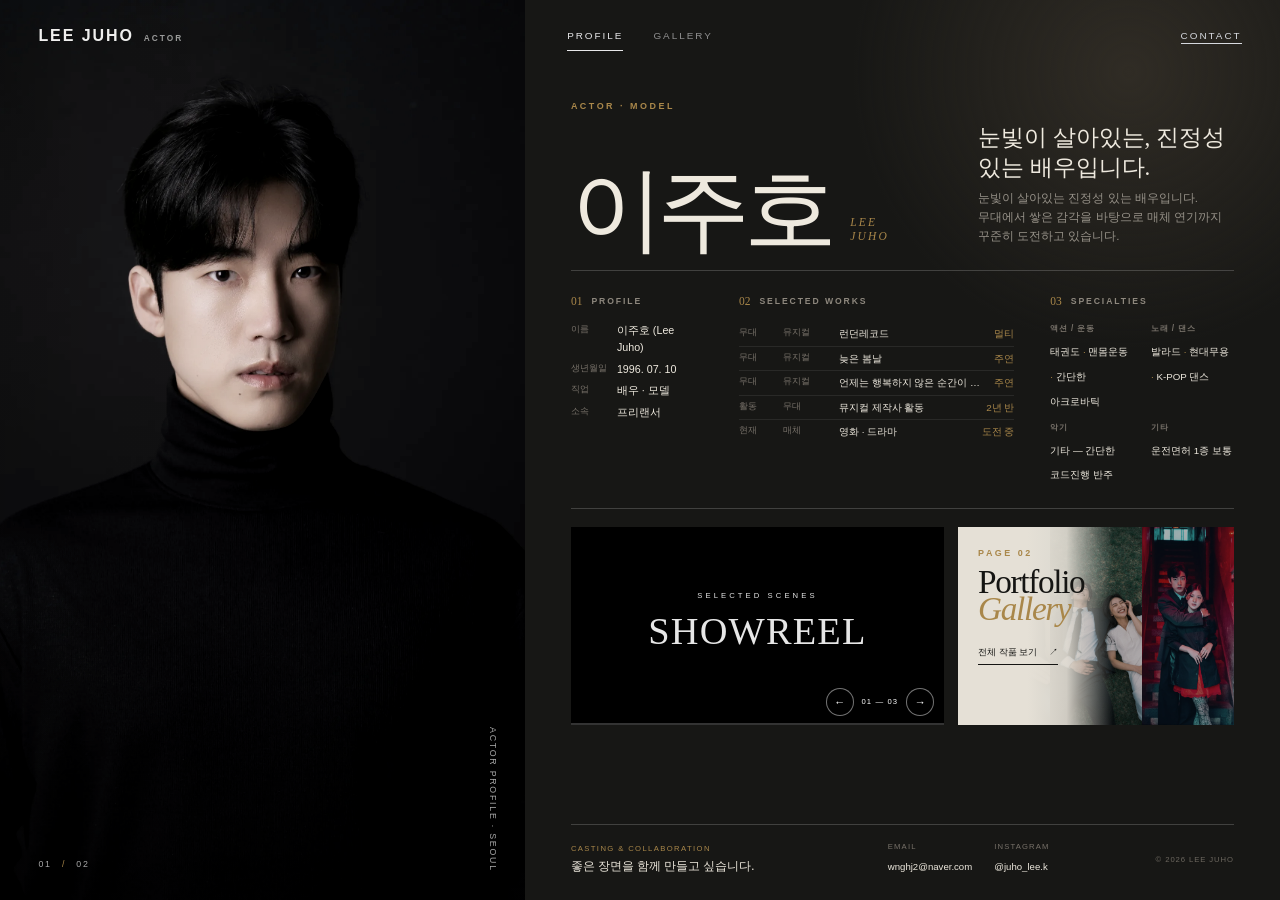
==== commit 0d6cc2a5: "feat(profile): condense actor portfolio into focused overview" ====
--- a/index.html
+++ b/index.html
@@ -5,103 +5,94 @@
     <meta name="viewport" content="width=device-width, initial-scale=1" />
     <meta name="description" content="배우 이주호의 프로필, 출연 경력, 쇼릴과 포트폴리오" />
     <title>배우 이주호</title>
-    <link rel="stylesheet" href="assets/css/main.css?v=20260905" />
-    <link rel="stylesheet" href="assets/css/mobile.css?v=20260905" />
+    <link rel="stylesheet" href="assets/css/main.css?v=20260908" />
+    <link rel="stylesheet" href="assets/css/mobile.css?v=20260908" />
   </head>
-  <body class="is-preload">
+  <body class="is-preload profile-page">
     <header class="site-header">
-      <a class="wordmark" href="#top" aria-label="이주호 프로필 홈"><span>LEE JUHO</span><small>ACTOR</small></a>
-      <nav aria-label="주요 메뉴">
-        <a href="#about">About</a><a href="#career">Career</a><a href="#showreel">Showreel</a><a href="#gallery">Gallery</a>
+      <a class="wordmark" href="#top" aria-label="이주호 프로필 홈">
+        <span>LEE JUHO</span><small>ACTOR</small>
+      </a>
+      <nav aria-label="페이지 메뉴">
+        <a class="is-current" href="index.html">Profile</a>
+        <a href="gallery.html">Gallery</a>
       </nav>
-      <a class="header-contact" href="#contact">Contact</a>
+      <a class="header-contact" data-link="email">Contact</a>
     </header>
 
-    <main id="top">
-      <section class="hero panel banner" aria-labelledby="hero-name">
-        <div class="profile-card">
-          <div class="hero-copy info">
-            <p class="eyebrow">Actor Portfolio · Seoul</p>
-            <h1 class="name" id="hero-name" data-profile="heroName"></h1>
-            <p class="english-name">LEE JUHO</p>
-            <p class="role" data-profile="heroRole"></p>
-            <p class="hero-bio bio" data-profile="heroBio"></p>
-            <div class="hero-actions">
-              <a class="button button-primary" href="#showreel">쇼릴 보기 <span>↗</span></a>
-              <a class="button button-ghost" data-link="filmography">포트폴리오</a>
-            </div>
-            <div class="hero-meta"><span>Born</span><strong data-profile="heroBirthDate"></strong></div>
-          </div>
-          <div class="avatar hero-portrait">
-            <img data-profile-src="heroImage" alt="배우 이주호 프로필 사진" />
-            <span class="portrait-caption">LEE JUHO · ACTOR</span>
-          </div>
-        </div>
-        <a class="scroll-cue" href="#about">Scroll to discover <span>↓</span></a>
+    <main class="profile-sheet" id="top">
+      <section class="portrait-panel" aria-labelledby="profile-name">
+        <img data-profile-src="heroImage" alt="배우 이주호 프로필 사진" />
+        <div class="portrait-shade"></div>
+        <div class="portrait-index" aria-hidden="true">01 <span>/</span> 02</div>
+        <div class="portrait-credit">ACTOR PROFILE · SEOUL</div>
       </section>
 
-      <section class="about-section panel spot" id="about">
-        <div class="section-label"><span>01</span> About</div>
-        <div class="about-heading">
-          <p class="eyebrow">About the actor</p>
-          <h2 data-profile="about.headline"></h2>
+      <section class="profile-content">
+        <div class="profile-intro">
+          <p class="eyebrow">Actor · Model</p>
+          <div class="name-lockup">
+            <h1 id="profile-name" data-profile="heroName"></h1>
+            <p>LEE<br />JUHO</p>
+          </div>
+          <p class="profile-statement" data-profile="about.headline"></p>
+          <p class="profile-summary" data-profile="heroBio"></p>
         </div>
-        <div class="about-layout">
-          <div class="about-visual image">
-            <img src="images/about/about-portrait-02.webp" alt="배우 이주호의 자연광 포트레이트" loading="lazy" />
-            <img class="about-visual-secondary" src="images/about/about-portrait-04.webp" alt="배우 이주호 포트레이트" loading="lazy" />
+
+        <div class="profile-quickview" aria-label="프로필 핵심 정보">
+          <section class="info-block facts-block">
+            <div class="block-heading"><span>01</span><h2>Profile</h2></div>
+            <dl class="about-facts" data-profile-list="facts"></dl>
+          </section>
+
+          <section class="info-block career-block">
+            <div class="block-heading"><span>02</span><h2>Selected Works</h2></div>
+            <ul class="experience" data-profile-list="experiences"></ul>
+          </section>
+
+          <section class="info-block skills-block">
+            <div class="block-heading"><span>03</span><h2>Specialties</h2></div>
+            <div class="skill-groups" data-profile-list="skills"></div>
+          </section>
+        </div>
+
+        <div class="profile-media">
+          <section class="reel-card" id="showreel" aria-labelledby="reel-title">
+            <div class="video-slider">
+              <div class="video-slide active"><video src="videos/optimized/reel-01.mp4" muted playsinline preload="metadata"></video></div>
+              <div class="video-slide"><video src="videos/optimized/reel-02.mp4" muted playsinline preload="metadata"></video></div>
+              <div class="video-slide"><video src="videos/optimized/reel-03.mp4" muted playsinline preload="metadata"></video></div>
+              <div class="video-overlay">
+                <span>SELECTED SCENES</span>
+                <strong id="reel-title">SHOWREEL</strong>
+              </div>
+              <div class="video-controls">
+                <button class="prev slide-button" type="button" aria-label="이전 영상">←</button>
+                <span>01 — 03</span>
+                <button class="next slide-button" type="button" aria-label="다음 영상">→</button>
+              </div>
+              <div class="video-progress" aria-hidden="true"><div class="video-progress-bar"></div></div>
+            </div>
+          </section>
+
+          <section class="gallery-card" aria-labelledby="gallery-title">
+            <div class="gallery-card-copy">
+              <p class="eyebrow">Page 02</p>
+              <h2 id="gallery-title">Portfolio<br /><em>Gallery</em></h2>
+              <a class="text-link" data-link="filmography">전체 작품 보기 <span>↗</span></a>
+            </div>
+            <div class="gallery-preview" data-gallery-preview></div>
+          </section>
+        </div>
+
+        <footer class="profile-footer" id="contact">
+          <p><span>CASTING &amp; COLLABORATION</span> 좋은 장면을 함께 만들고 싶습니다.</p>
+          <div class="contact-links">
+            <a data-link="email"><span>Email</span><strong data-profile="contact.email"></strong></a>
+            <a data-link="instagram" target="_blank" rel="noopener"><span>Instagram</span><strong data-profile="contact.instagram"></strong></a>
           </div>
-          <div class="about-copy">
-            <p class="about-story" data-profile-html="about.journey"></p>
-            <blockquote><span data-profile="about.quote"></span><cite data-profile-html="about.quoteSource"></cite></blockquote>
-            <p data-profile-html="about.future"></p>
-          </div>
-        </div>
-      </section>
-
-      <section class="career-section" id="career">
-        <div class="section-label section-label-light"><span>02</span> Profile</div>
-        <div class="career-grid">
-          <div><p class="eyebrow">Selected works</p><h2>무대에서 매체로,<br />경계를 넓혀갑니다.</h2></div>
-          <div><h3>Career</h3><ul class="experience" data-profile-list="experiences"></ul></div>
-          <div><h3>Profile</h3><dl class="about-facts" data-profile-list="facts"></dl></div>
-        </div>
-        <div class="skills-row"><p class="skills-title">Specialties</p><div class="skill-groups" data-profile-list="skills"></div></div>
-      </section>
-
-      <section class="showreel-section panel spotlight" id="showreel">
-        <div class="showreel-heading">
-          <div class="section-label"><span>03</span> Showreel</div>
-          <div><p class="eyebrow">Scene & movement</p><h2>Showreel</h2></div>
-          <p>표정과 움직임, 장면 안의 호흡을 영상으로 확인하세요.</p>
-        </div>
-        <div class="video-slider">
-          <div class="video-slide active"><video src="videos/optimized/reel-01.mp4" muted playsinline preload="metadata"></video></div>
-          <div class="video-slide"><video src="videos/optimized/reel-02.mp4" muted playsinline preload="metadata"></video></div>
-          <div class="video-slide"><video src="videos/optimized/reel-03.mp4" muted playsinline preload="metadata"></video></div>
-          <div class="video-overlay"><span>LEE JUHO</span><strong>ACTOR SHOWREEL</strong></div>
-          <div class="video-controls"><button class="prev slide-button" type="button" aria-label="이전 영상">←</button><span>SCENE</span><button class="next slide-button" type="button" aria-label="다음 영상">→</button></div>
-          <div class="video-progress" aria-hidden="true"><div class="video-progress-bar"></div></div>
-        </div>
-      </section>
-
-      <section class="gallery-section panel gallery-cta" id="gallery">
-        <div class="gallery-heading">
-          <div class="section-label"><span>04</span> Portfolio</div>
-          <h2>Selected<br /><em>Moments</em></h2>
-          <a class="text-link" data-link="filmography">전체 갤러리 보기 <span>↗</span></a>
-        </div>
-        <div class="gallery-preview" data-gallery-preview></div>
-      </section>
-
-      <section class="contact-section" id="contact">
-        <p class="eyebrow">Casting · Collaboration</p>
-        <h2>좋은 장면을 함께<br />만들고 싶습니다.</h2>
-        <div class="contact-links">
-          <a data-link="email"><span>Email</span><strong data-profile="contact.email"></strong><b>↗</b></a>
-          <a data-link="instagram" target="_blank" rel="noopener"><span>Instagram</span><strong data-profile="contact.instagram"></strong><b>↗</b></a>
-        </div>
-        <footer><span>LEE JUHO · ACTOR</span><small>© 2026 Portfolio</small></footer>
+          <small>© 2026 LEE JUHO</small>
+        </footer>
       </section>
     </main>
 
@@ -109,6 +100,6 @@
       <button class="close-btn" type="button" aria-label="닫기">×</button>
       <img class="modal-content" id="modal-img" src="" alt="확대 이미지" />
     </div>
-    <script src="assets/script/index.js?v=20260905"></script>
+    <script src="assets/script/index.js?v=20260908"></script>
   </body>
 </html>
--- a/assets/css/main.css
+++ b/assets/css/main.css
@@ -3,131 +3,132 @@
   --paper: #f1eee7;
   --paper-deep: #e5e0d6;
   --gold: #a9874a;
+  --gold-soft: #a9874a;
   --line: rgba(21, 21, 19, 0.18);
   --white-line: rgba(255, 255, 255, 0.18);
+  --text: #151513;
+  --text-mute: #6e6a62;
+  --text-dim: #8a857c;
+  --bg-1: #f1eee7;
   --serif: "Iowan Old Style", "Noto Serif KR", "Times New Roman", serif;
   --sans: "Pretendard", "Apple SD Gothic Neo", "Noto Sans KR", sans-serif;
 }
 
 * { box-sizing: border-box; }
 html { scroll-behavior: smooth; }
-body { margin: 0; color: var(--ink); background: var(--paper); font-family: var(--sans); line-height: 1.7; word-break: keep-all; }
+body { margin: 0; color: var(--ink); background: var(--paper); font-family: var(--sans); line-height: 1.55; word-break: keep-all; }
 body.is-preload * { transition: none !important; }
 a { color: inherit; text-decoration: none; }
 img, video { display: block; max-width: 100%; }
-button { color: inherit; }
+button { color: inherit; font: inherit; }
 
-.site-header { position: fixed; inset: 0 0 auto; z-index: 50; display: grid; grid-template-columns: 1fr auto 1fr; align-items: center; height: 82px; padding: 0 4vw; color: #fff; mix-blend-mode: difference; }
+.site-header {
+  position: fixed;
+  inset: 0 0 auto;
+  z-index: 50;
+  display: grid;
+  grid-template-columns: 1fr auto 1fr;
+  align-items: center;
+  height: 72px;
+  padding: 0 3vw;
+  color: #fff;
+  mix-blend-mode: difference;
+}
 .wordmark { display: inline-flex; align-items: baseline; gap: 10px; width: max-content; font-weight: 700; letter-spacing: .12em; }
-.wordmark small { font-size: .55rem; letter-spacing: .24em; opacity: .65; }
-.site-header nav { display: flex; gap: 34px; font-size: .67rem; letter-spacing: .18em; text-transform: uppercase; }
-.site-header nav a { position: relative; }
+.wordmark small { font-size: .52rem; letter-spacing: .24em; opacity: .62; }
+.site-header nav { display: flex; gap: 30px; font-size: .62rem; letter-spacing: .2em; text-transform: uppercase; }
+.site-header nav a { position: relative; opacity: .58; }
 .site-header nav a::after { content: ""; position: absolute; left: 0; right: 100%; bottom: -7px; height: 1px; background: currentColor; transition: right .25s ease; }
-.site-header nav a:hover::after { right: 0; }
-.header-contact { justify-self: end; border-bottom: 1px solid; font-size: .67rem; letter-spacing: .2em; text-transform: uppercase; }
+.site-header nav a:hover, .site-header nav a.is-current { opacity: 1; }
+.site-header nav a:hover::after, .site-header nav a.is-current::after { right: 0; }
+.header-contact { justify-self: end; border-bottom: 1px solid; font-size: .62rem; letter-spacing: .2em; text-transform: uppercase; }
+.header-contact[aria-disabled="true"] { opacity: .45; pointer-events: none; }
 
-.hero { position: relative; min-height: 100svh; color: #fff; background: var(--ink); overflow: hidden; }
-.profile-card { display: grid; grid-template-columns: 46% 54%; min-height: 100svh; }
-.hero-copy { position: relative; z-index: 2; display: flex; flex-direction: column; justify-content: center; padding: 130px 6vw 90px; background: radial-gradient(circle at 70% 25%, #2e2b26, transparent 45%), var(--ink); }
-.eyebrow { margin: 0 0 24px; color: var(--gold); font-size: .63rem; font-weight: 700; letter-spacing: .28em; text-transform: uppercase; }
-.name { margin: 0; font-family: var(--serif); font-size: clamp(6rem, 11vw, 11rem); font-weight: 400; line-height: .8; letter-spacing: -.07em; }
-.english-name { margin: 25px 0 0 8px; color: var(--gold); font-family: var(--serif); font-size: clamp(1.4rem, 2.6vw, 2.4rem); font-style: italic; letter-spacing: .16em; }
-.role { margin: 34px 0 0; font-size: .72rem; font-weight: 600; letter-spacing: .32em; text-transform: uppercase; }
-.hero-bio { max-width: 440px; margin: 24px 0 0; color: rgba(255,255,255,.62); font-size: .95rem; }
-.hero-actions { display: flex; gap: 12px; margin-top: 38px; }
-.button { display: inline-flex; align-items: center; justify-content: space-between; min-width: 148px; padding: 13px 18px; border: 1px solid rgba(255,255,255,.35); font-size: .72rem; }
-.button-primary { color: var(--ink); background: var(--paper); border-color: var(--paper); }
-.button-ghost:hover { color: var(--ink); background: #fff; }
-.hero-meta { display: flex; align-items: baseline; gap: 16px; margin-top: 55px; color: rgba(255,255,255,.65); font-size: .72rem; }
-.hero-meta span { color: var(--gold); letter-spacing: .22em; text-transform: uppercase; }
-.hero-meta strong { font-weight: 400; }
-.hero-portrait { position: relative; overflow: hidden; background: #060606; }
-.hero-portrait::after { content: ""; position: absolute; inset: 0; background: linear-gradient(90deg, rgba(21,21,19,.35), transparent 35%), linear-gradient(0deg, rgba(0,0,0,.25), transparent 35%); pointer-events: none; }
-.hero-portrait img { width: 100%; height: 100%; object-fit: cover; object-position: center 25%; filter: contrast(1.04) saturate(.82); transition: transform 1.3s ease; }
-.hero-portrait:hover img { transform: scale(1.025); }
-.portrait-caption { position: absolute; z-index: 2; right: 3vw; bottom: 36px; color: rgba(255,255,255,.7); font-size: .56rem; letter-spacing: .28em; writing-mode: vertical-rl; }
-.scroll-cue { position: absolute; z-index: 4; left: 4vw; bottom: 28px; display: flex; gap: 14px; align-items: center; color: rgba(255,255,255,.5); font-size: .55rem; letter-spacing: .18em; text-transform: uppercase; }
+.profile-sheet { min-height: 100svh; display: grid; grid-template-columns: minmax(390px, 41%) minmax(0, 59%); background: #171715; }
+.portrait-panel { position: sticky; top: 0; height: 100svh; overflow: hidden; background: #090909; }
+.portrait-panel > img { width: 100%; height: 100%; object-fit: cover; object-position: center 23%; filter: saturate(.72) contrast(1.06); transition: transform 1.2s ease, filter .6s ease; }
+.portrait-panel:hover > img { transform: scale(1.02); filter: saturate(.88) contrast(1.04); }
+.portrait-shade { position: absolute; inset: 0; background: linear-gradient(90deg, rgba(0,0,0,.1), transparent 50%), linear-gradient(0deg, rgba(0,0,0,.58), transparent 36%); pointer-events: none; }
+.portrait-index, .portrait-credit { position: absolute; z-index: 2; bottom: 28px; color: rgba(255,255,255,.66); font-size: .55rem; letter-spacing: .2em; }
+.portrait-index { left: 3vw; }
+.portrait-index span { margin: 0 6px; color: var(--gold); }
+.portrait-credit { right: 2vw; writing-mode: vertical-rl; }
 
-.about-section, .showreel-section, .gallery-section { padding: 120px 6vw; }
-.section-label { display: flex; gap: 14px; align-items: center; margin-bottom: 70px; font-size: .63rem; font-weight: 700; letter-spacing: .24em; text-transform: uppercase; }
-.section-label::after { content: ""; width: 60px; height: 1px; background: currentColor; opacity: .35; }
-.section-label span { color: var(--gold); }
-.about-heading { display: grid; grid-template-columns: 1fr 2fr; align-items: start; margin-bottom: 72px; }
-.about-heading h2 { max-width: 760px; margin: 0; font-family: var(--serif); font-size: clamp(3rem, 6vw, 6.4rem); font-weight: 400; line-height: 1.08; letter-spacing: -.045em; }
-.about-layout { display: grid; grid-template-columns: minmax(0, 1.2fr) minmax(300px, .8fr); gap: 9vw; align-items: center; }
-.about-visual { position: relative; padding: 0 16% 14% 0; }
-.about-visual > img:first-child { width: 100%; aspect-ratio: 4 / 5; object-fit: cover; filter: saturate(.75); }
-.about-visual-secondary { position: absolute; right: 0; bottom: 0; width: 38%; aspect-ratio: 3 / 4; object-fit: cover; border: 10px solid var(--paper); }
-.about-copy { color: #4e4b45; font-size: .94rem; }
-.about-copy .about-story::first-letter { float: left; margin: 6px 10px 0 0; color: var(--gold); font-family: var(--serif); font-size: 4rem; line-height: .75; }
-.about-copy blockquote { margin: 42px 0; padding: 28px 0; border-block: 1px solid var(--line); color: var(--ink); font-family: var(--serif); font-size: 1.55rem; line-height: 1.5; }
-.about-copy cite { display: block; margin-top: 13px; color: #77736a; font-family: var(--sans); font-size: .68rem; font-style: normal; }
+.profile-content { min-width: 0; min-height: 100svh; display: flex; flex-direction: column; padding: 100px clamp(30px, 3.6vw, 64px) 22px; color: #eee9de; background: radial-gradient(circle at 80% 8%, #302c25 0, transparent 27%), #171715; }
+.profile-intro { display: grid; grid-template-columns: minmax(0, 1fr) minmax(210px, .72fr); grid-template-areas: "eyebrow eyebrow" "name statement" "name summary"; column-gap: 4vw; align-items: end; padding-bottom: 24px; border-bottom: 1px solid var(--white-line); }
+.eyebrow { grid-area: eyebrow; margin: 0 0 9px; color: var(--gold); font-size: .56rem; font-weight: 700; letter-spacing: .28em; text-transform: uppercase; }
+.name-lockup { grid-area: name; display: flex; align-items: flex-end; gap: 20px; }
+.name-lockup h1 { margin: 0; font-family: var(--serif); font-size: clamp(4.7rem, 7.3vw, 8rem); font-weight: 400; line-height: .77; letter-spacing: -.07em; }
+.name-lockup p { margin: 0 0 2px; color: var(--gold); font-family: var(--serif); font-size: .72rem; font-style: italic; line-height: 1.2; letter-spacing: .19em; }
+.profile-statement { grid-area: statement; margin: 0 0 5px; font-family: var(--serif); font-size: clamp(1.25rem, 1.8vw, 2rem); line-height: 1.3; }
+.profile-summary { grid-area: summary; max-width: 440px; margin: 0; color: #969188; font-size: .73rem; line-height: 1.65; }
 
-.career-section { padding: 120px 6vw; color: #eee9de; background: #171715; }
-.section-label-light { color: #eee9de; }
-.career-grid { display: grid; grid-template-columns: 1.1fr 1.2fr .7fr; gap: 5vw; }
-.career-grid h2 { margin: 0; font-family: var(--serif); font-size: clamp(2.6rem, 4.5vw, 4.8rem); font-weight: 400; line-height: 1.15; letter-spacing: -.03em; }
-.career-grid h3 { margin: 0 0 24px; color: var(--gold); font-size: .65rem; letter-spacing: .24em; text-transform: uppercase; }
+.profile-quickview { display: grid; grid-template-columns: .72fr 1.5fr 1fr; gap: clamp(20px, 2.8vw, 48px); padding: 22px 0; border-bottom: 1px solid var(--white-line); }
+.info-block { min-width: 0; }
+.block-heading { display: flex; align-items: center; gap: 9px; margin-bottom: 12px; }
+.block-heading span { color: var(--gold); font-family: var(--serif); font-size: .72rem; }
+.block-heading h2 { margin: 0; color: #8e887e; font-size: .54rem; letter-spacing: .22em; text-transform: uppercase; }
+.about-facts { display: grid; grid-template-columns: max-content 1fr; gap: 5px 10px; margin: 0; }
+.about-facts dt { color: #777169; font-size: .58rem; }
+.about-facts dd { margin: 0; font-size: .67rem; }
 .experience { list-style: none; margin: 0; padding: 0; }
-.experience li { display: grid; grid-template-columns: 44px 58px 1fr auto; gap: 10px; padding: 15px 0; border-bottom: 1px solid var(--white-line); font-size: .76rem; }
-.experience .ex-year, .experience .ex-type { color: #8d887f; font-size: .65rem; }
+.experience li { display: grid; grid-template-columns: 38px 50px minmax(0, 1fr) auto; gap: 6px; padding: 4px 0; border-bottom: 1px solid rgba(255,255,255,.08); font-size: .62rem; }
+.experience li:last-child { border-bottom: 0; }
+.experience .ex-year, .experience .ex-type { color: #777169; font-size: .55rem; }
+.experience .ex-title { overflow: hidden; text-overflow: ellipsis; white-space: nowrap; }
 .experience .ex-role { color: var(--gold); }
-.about-facts { margin: 0; }
-.about-facts dt { margin-top: 14px; color: #77736a; font-size: .62rem; text-transform: uppercase; }
-.about-facts dd { margin: 0 0 13px; padding-bottom: 13px; border-bottom: 1px solid var(--white-line); font-size: .8rem; }
-.skills-row { display: grid; grid-template-columns: 1fr 2fr; gap: 5vw; margin-top: 90px; padding-top: 35px; border-top: 1px solid var(--white-line); }
-.skills-title { margin: 0; color: var(--gold); font-family: var(--serif); font-size: 2rem; }
-.skill-groups { display: grid; grid-template-columns: repeat(4, 1fr); gap: 18px; }
-.skill-group h3 { color: #817c73; font-size: .58rem; letter-spacing: .16em; text-transform: uppercase; }
+.skill-groups { display: grid; grid-template-columns: repeat(2, minmax(0, 1fr)); gap: 8px 18px; }
+.skill-group h3 { margin: 0 0 3px; color: #777169; font-size: .52rem; letter-spacing: .1em; }
 .chips { list-style: none; margin: 0; padding: 0; }
-.chips li { margin: 5px 0; font-size: .75rem; }
+.chips li { display: inline; font-size: .61rem; }
+.chips li:not(:last-child)::after { content: " · "; color: var(--gold); }
 
-.showreel-section { background: var(--paper-deep); }
-.showreel-heading { display: grid; grid-template-columns: .65fr 1fr .65fr; gap: 5vw; align-items: end; margin-bottom: 42px; }
-.showreel-heading .section-label { margin: 0; }
-.showreel-heading h2 { margin: 0; font-family: var(--serif); font-size: clamp(4rem, 8vw, 8rem); font-weight: 400; line-height: .8; letter-spacing: -.05em; }
-.showreel-heading > p { margin: 0; color: #6e6a62; font-size: .8rem; }
-.video-slider { position: relative; aspect-ratio: 16 / 8.2; overflow: hidden; background: #000; }
+.profile-media { display: grid; grid-template-columns: 1.15fr .85fr; gap: 14px; padding: 18px 0; }
+.video-slider { position: relative; height: clamp(176px, 22vh, 235px); overflow: hidden; background: #000; }
 .video-slide { position: absolute; inset: 0; opacity: 0; transition: opacity .6s ease; }
 .video-slide.active { opacity: 1; }
 .video-slide video { width: 100%; height: 100%; object-fit: cover; }
-.video-overlay { position: absolute; z-index: 2; inset: 0; display: flex; flex-direction: column; align-items: center; justify-content: center; color: rgba(255,255,255,.85); pointer-events: none; text-align: center; text-shadow: 0 2px 25px #000; }
-.video-overlay span { font-size: .58rem; letter-spacing: .45em; }
-.video-overlay strong { font-family: var(--serif); font-size: clamp(2.2rem, 5vw, 5rem); font-weight: 400; letter-spacing: .04em; }
-.video-controls { position: absolute; z-index: 3; right: 20px; bottom: 20px; display: flex; align-items: center; gap: 14px; color: #fff; }
-.video-controls span { font-size: .55rem; letter-spacing: .2em; }
-.slide-button { width: 42px; height: 42px; border: 1px solid rgba(255,255,255,.5); border-radius: 50%; background: rgba(0,0,0,.25); cursor: pointer; }
+.video-overlay { position: absolute; z-index: 2; inset: 0; display: flex; flex-direction: column; align-items: center; justify-content: center; color: rgba(255,255,255,.9); pointer-events: none; text-align: center; text-shadow: 0 2px 25px #000; }
+.video-overlay span { font-size: .48rem; letter-spacing: .4em; }
+.video-overlay strong { font-family: var(--serif); font-size: clamp(1.7rem, 3vw, 3.2rem); font-weight: 400; letter-spacing: .03em; }
+.video-controls { position: absolute; z-index: 3; right: 10px; bottom: 9px; display: flex; align-items: center; gap: 8px; color: #fff; }
+.video-controls span { font-size: .48rem; letter-spacing: .14em; }
+.slide-button { width: 28px; height: 28px; padding: 0; border: 1px solid rgba(255,255,255,.45); border-radius: 50%; background: rgba(0,0,0,.25); font-size: .7rem; cursor: pointer; }
 .slide-button:hover { color: var(--ink); background: #fff; }
 .video-progress { position: absolute; z-index: 3; inset: auto 0 0; height: 2px; background: rgba(255,255,255,.2); }
 .video-progress-bar { width: 0; height: 100%; background: var(--gold); }
 
-.gallery-section { display: grid; grid-template-columns: .7fr 2fr; gap: 5vw; }
-.gallery-heading { position: sticky; top: 120px; align-self: start; }
-.gallery-heading .section-label { margin-bottom: 34px; }
-.gallery-heading h2 { margin: 0 0 36px; font-family: var(--serif); font-size: clamp(3.5rem, 6vw, 6.8rem); font-weight: 400; line-height: .84; letter-spacing: -.055em; }
-.gallery-heading h2 em { color: var(--gold); font-weight: 400; }
-.text-link { display: inline-flex; gap: 22px; padding-bottom: 7px; border-bottom: 1px solid; font-size: .72rem; cursor: pointer; }
-.gallery-preview { display: grid; grid-template-columns: repeat(2, 1fr); gap: 16px; }
-.gallery-preview-card { position: relative; overflow: hidden; }
-.gallery-preview-card:nth-child(3n + 1) { grid-row: span 2; }
-.gallery-preview-card img { width: 100%; height: 100%; min-height: 320px; object-fit: cover; filter: saturate(.74); transition: transform .7s ease, filter .4s ease; }
-.gallery-preview-card:hover img { transform: scale(1.035); filter: saturate(1); }
+.gallery-card { position: relative; min-width: 0; height: clamp(176px, 22vh, 235px); overflow: hidden; background: var(--paper-deep); }
+.gallery-card-copy { position: absolute; z-index: 3; inset: 0; width: 56%; padding: 20px; color: var(--ink); background: linear-gradient(90deg, rgba(229,224,214,1) 45%, rgba(229,224,214,.9) 70%, transparent); }
+.gallery-card-copy .eyebrow { margin-bottom: 8px; }
+.gallery-card-copy h2 { margin: 0 0 16px; font-family: var(--serif); font-size: clamp(1.75rem, 2.6vw, 3rem); font-weight: 400; line-height: .8; letter-spacing: -.04em; }
+.gallery-card-copy h2 em { color: var(--gold); font-weight: 400; }
+.text-link { display: inline-flex; gap: 12px; padding-bottom: 4px; border-bottom: 1px solid; font-size: .58rem; }
+.gallery-preview { width: 100%; height: 100%; display: grid; grid-template-columns: repeat(3, 1fr); }
+.gallery-preview-card { display: none; overflow: hidden; }
+.gallery-preview-card:nth-child(-n + 3) { display: block; }
+.gallery-preview-card img { width: 100%; height: 100%; object-fit: cover; filter: saturate(.64) brightness(.72); transition: transform .6s ease, filter .4s ease; }
+.gallery-preview-card:hover img { transform: scale(1.04); filter: saturate(.9) brightness(.82); }
 
-.contact-section { padding: 130px 6vw 34px; color: #f0ece3; background: #0d0d0c; }
-.contact-section h2 { margin: 0 0 80px; font-family: var(--serif); font-size: clamp(4rem, 9vw, 9rem); font-weight: 400; line-height: .92; letter-spacing: -.055em; }
-.contact-links { border-top: 1px solid var(--white-line); }
-.contact-links a { display: grid; grid-template-columns: .5fr 1fr auto; align-items: center; gap: 24px; padding: 24px 0; border-bottom: 1px solid var(--white-line); }
-.contact-links span { color: #77736a; font-size: .62rem; letter-spacing: .2em; text-transform: uppercase; }
-.contact-links strong { font-size: 1rem; font-weight: 400; }
-.contact-links b { font-size: 1.4rem; font-weight: 300; transition: transform .25s ease; }
-.contact-links a:hover b { transform: translate(5px, -5px); }
-.contact-section footer { display: flex; justify-content: space-between; margin-top: 110px; color: #77736a; font-size: .58rem; letter-spacing: .16em; }
+.profile-footer { display: grid; grid-template-columns: 1.2fr 1fr auto; align-items: center; gap: 22px; margin-top: auto; padding-top: 16px; border-top: 1px solid var(--white-line); }
+.profile-footer p { margin: 0; font-family: var(--serif); font-size: .78rem; }
+.profile-footer p span { display: block; margin-bottom: 2px; color: var(--gold); font-family: var(--sans); font-size: .48rem; letter-spacing: .18em; }
+.contact-links { display: flex; gap: 22px; }
+.contact-links a { min-width: 0; }
+.contact-links span { display: block; color: #777169; font-size: .48rem; letter-spacing: .15em; text-transform: uppercase; }
+.contact-links strong { font-size: .6rem; font-weight: 400; }
+.profile-footer small { color: #6c675f; font-size: .48rem; letter-spacing: .12em; white-space: nowrap; }
 
 .modal { position: fixed; z-index: 100; inset: 0; display: none; align-items: center; justify-content: center; padding: 5vw; background: rgba(0,0,0,.93); opacity: 0; transition: opacity .22s ease; }
 .modal.open { opacity: 1; }
 .modal-content { max-width: 92vw; max-height: 88vh; object-fit: contain; }
 .close-btn { position: absolute; z-index: 2; top: 24px; right: 30px; border: 0; color: #fff; background: none; font-size: 2rem; cursor: pointer; }
 
+@media (min-width: 1100px) and (min-height: 760px) {
+  .profile-sheet { height: 100svh; overflow: hidden; }
+  .profile-content { height: 100svh; }
+}
+
 @media (prefers-reduced-motion: reduce) {
   html { scroll-behavior: auto; }
   *, *::before, *::after { animation-duration: .01ms !important; transition-duration: .01ms !important; }
--- a/assets/css/mobile.css
+++ b/assets/css/mobile.css
@@ -1,51 +1,67 @@
-@media (max-width: 900px) {
-  .site-header { grid-template-columns: 1fr auto; height: 68px; padding: 0 22px; }
+@media (max-width: 1100px) {
+  .site-header { grid-template-columns: 1fr auto; height: 64px; padding: 0 22px; }
   .site-header nav { display: none; }
-  .profile-card { grid-template-columns: 1fr; transform: none !important; }
-  .hero-copy { min-height: 63svh; padding: 110px 24px 56px; }
-  .hero-portrait { height: 62svh; }
-  .name { font-size: clamp(5rem, 26vw, 8rem); }
-  .hero-actions { flex-wrap: wrap; }
-  .scroll-cue { display: none; }
-  .about-section, .showreel-section, .gallery-section { padding: 86px 24px; }
-  .section-label { margin-bottom: 45px; }
-  .about-heading, .about-layout, .showreel-heading, .gallery-section { grid-template-columns: 1fr; }
-  .about-heading { gap: 18px; margin-bottom: 52px; }
-  .about-layout { gap: 60px; }
-  .about-visual { padding-right: 12%; }
-  .about-copy { font-size: .88rem; }
-  .career-section { padding: 86px 24px; }
-  .career-grid { grid-template-columns: 1fr; gap: 64px; }
-  .skills-row { grid-template-columns: 1fr; margin-top: 65px; }
-  .skill-groups { grid-template-columns: repeat(2, 1fr); }
-  .showreel-heading { gap: 28px; }
-  .showreel-heading .section-label { margin-bottom: 20px; }
-  .video-slider { aspect-ratio: 9 / 12; }
-  .video-overlay strong { font-size: 2.1rem; }
-  .gallery-heading { position: static; margin-bottom: 55px; }
-  .gallery-preview { gap: 8px; }
-  .gallery-preview-card img { min-height: 220px; }
-  .contact-section { padding: 90px 24px 28px; }
-  .contact-section h2 { margin-bottom: 60px; }
-  .contact-links a { grid-template-columns: 90px 1fr auto; }
-  .contact-section footer { margin-top: 80px; }
+  .profile-sheet { grid-template-columns: 42% 58%; }
+  .profile-content { padding: 86px 26px 24px; }
+  .profile-intro { grid-template-columns: 1fr; grid-template-areas: "eyebrow" "name" "statement" "summary"; }
+  .name-lockup h1 { font-size: clamp(4rem, 9vw, 6rem); }
+  .profile-statement { margin-top: 18px; }
+  .profile-quickview { grid-template-columns: 1fr 1fr; }
+  .skills-block { grid-column: 1 / -1; }
+  .skill-groups { grid-template-columns: repeat(4, 1fr); }
+  .profile-media { grid-template-columns: 1fr; }
+  .profile-footer { grid-template-columns: 1fr auto; }
+  .profile-footer p { grid-column: 1 / -1; }
 }
 
-@media (max-width: 540px) {
+@media (max-width: 760px) {
+  .site-header { color: #fff; mix-blend-mode: difference; }
   .wordmark small { display: none; }
-  .header-contact { font-size: .58rem; }
-  .hero-copy { min-height: 70svh; }
-  .hero-bio { font-size: .87rem; }
-  .hero-portrait { height: 56svh; }
-  .portrait-caption { right: 14px; bottom: 20px; }
-  .about-heading h2 { font-size: 2.8rem; }
-  .about-visual-secondary { width: 42%; border-width: 6px; }
-  .experience li { grid-template-columns: 38px 48px 1fr; }
+  .header-contact { font-size: .56rem; }
+  .profile-sheet { display: block; }
+  .portrait-panel { position: relative; height: 68svh; min-height: 480px; }
+  .portrait-panel > img { object-position: center 22%; }
+  .portrait-index { left: 22px; }
+  .portrait-credit { right: 18px; }
+  .profile-content { min-height: 0; padding: 54px 22px 24px; }
+  .profile-intro { padding-bottom: 32px; }
+  .eyebrow { margin-bottom: 12px; }
+  .name-lockup { gap: 16px; }
+  .name-lockup h1 { font-size: clamp(4.6rem, 23vw, 7rem); }
+  .name-lockup p { font-size: .64rem; }
+  .profile-statement { max-width: 390px; margin-top: 28px; font-size: 1.55rem; }
+  .profile-summary { max-width: 500px; margin-top: 8px; font-size: .78rem; }
+  .profile-quickview { grid-template-columns: 1fr; gap: 28px; padding: 30px 0; }
+  .skills-block { grid-column: auto; }
+  .block-heading { margin-bottom: 14px; }
+  .about-facts { gap-block: 8px; }
+  .about-facts dt, .experience .ex-year, .experience .ex-type { font-size: .59rem; }
+  .about-facts dd, .experience li { font-size: .69rem; }
+  .experience li { grid-template-columns: 40px 52px minmax(0, 1fr) auto; padding: 7px 0; }
+  .skill-groups { grid-template-columns: repeat(2, 1fr); gap: 14px 20px; }
+  .skill-group h3 { font-size: .55rem; }
+  .chips li { font-size: .66rem; }
+  .profile-media { gap: 10px; padding: 22px 0; }
+  .video-slider, .gallery-card { height: auto; aspect-ratio: 16 / 10; }
+  .gallery-card-copy { width: 65%; padding: 20px; }
+  .gallery-preview-card:nth-child(3) { display: none; }
+  .gallery-preview { grid-template-columns: repeat(2, 1fr); }
+  .profile-footer { grid-template-columns: 1fr; gap: 18px; padding-top: 24px; }
+  .profile-footer p { grid-column: auto; font-size: .9rem; }
+  .contact-links { flex-wrap: wrap; gap: 16px 24px; }
+  .contact-links strong { font-size: .68rem; }
+  .profile-footer small { margin-top: 10px; }
+}
+
+@media (max-width: 420px) {
+  .portrait-panel { height: 62svh; min-height: 430px; }
+  .profile-content { padding-inline: 18px; }
+  .name-lockup h1 { font-size: 4.75rem; }
+  .profile-statement { font-size: 1.35rem; }
+  .experience li { grid-template-columns: 38px 46px minmax(0, 1fr); }
   .experience .ex-role { display: none; }
-  .gallery-preview { grid-template-columns: 1fr; }
-  .gallery-preview-card:nth-child(3n + 1) { grid-row: auto; }
-  .gallery-preview-card img { min-height: 0; aspect-ratio: 4 / 5; }
-  .contact-section h2 { font-size: 3.25rem; }
-  .contact-links a { grid-template-columns: 1fr auto; }
-  .contact-links span { grid-column: 1 / -1; }
+  .video-slider { aspect-ratio: 4 / 3; }
+  .gallery-card { aspect-ratio: 4 / 3; }
+  .gallery-card-copy { width: 72%; padding: 18px; }
+  .gallery-card-copy h2 { font-size: 2rem; }
 }
